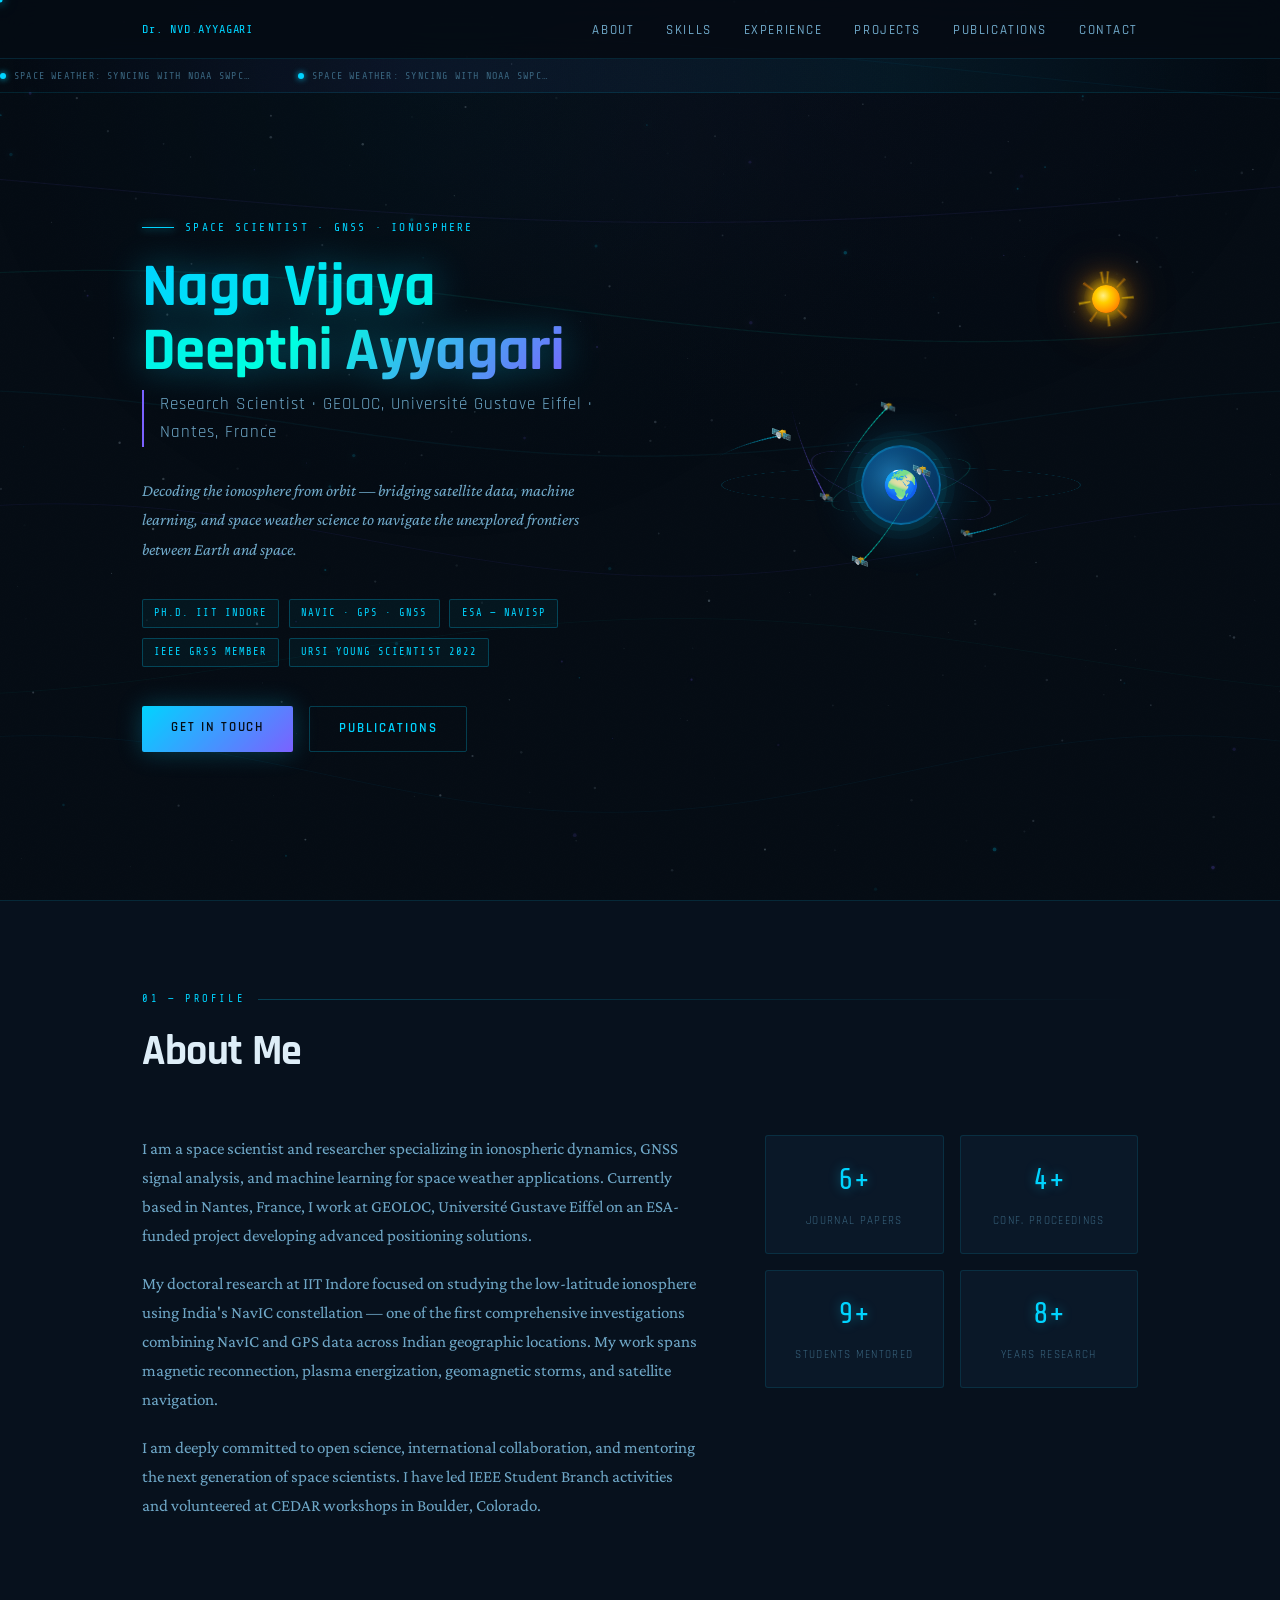
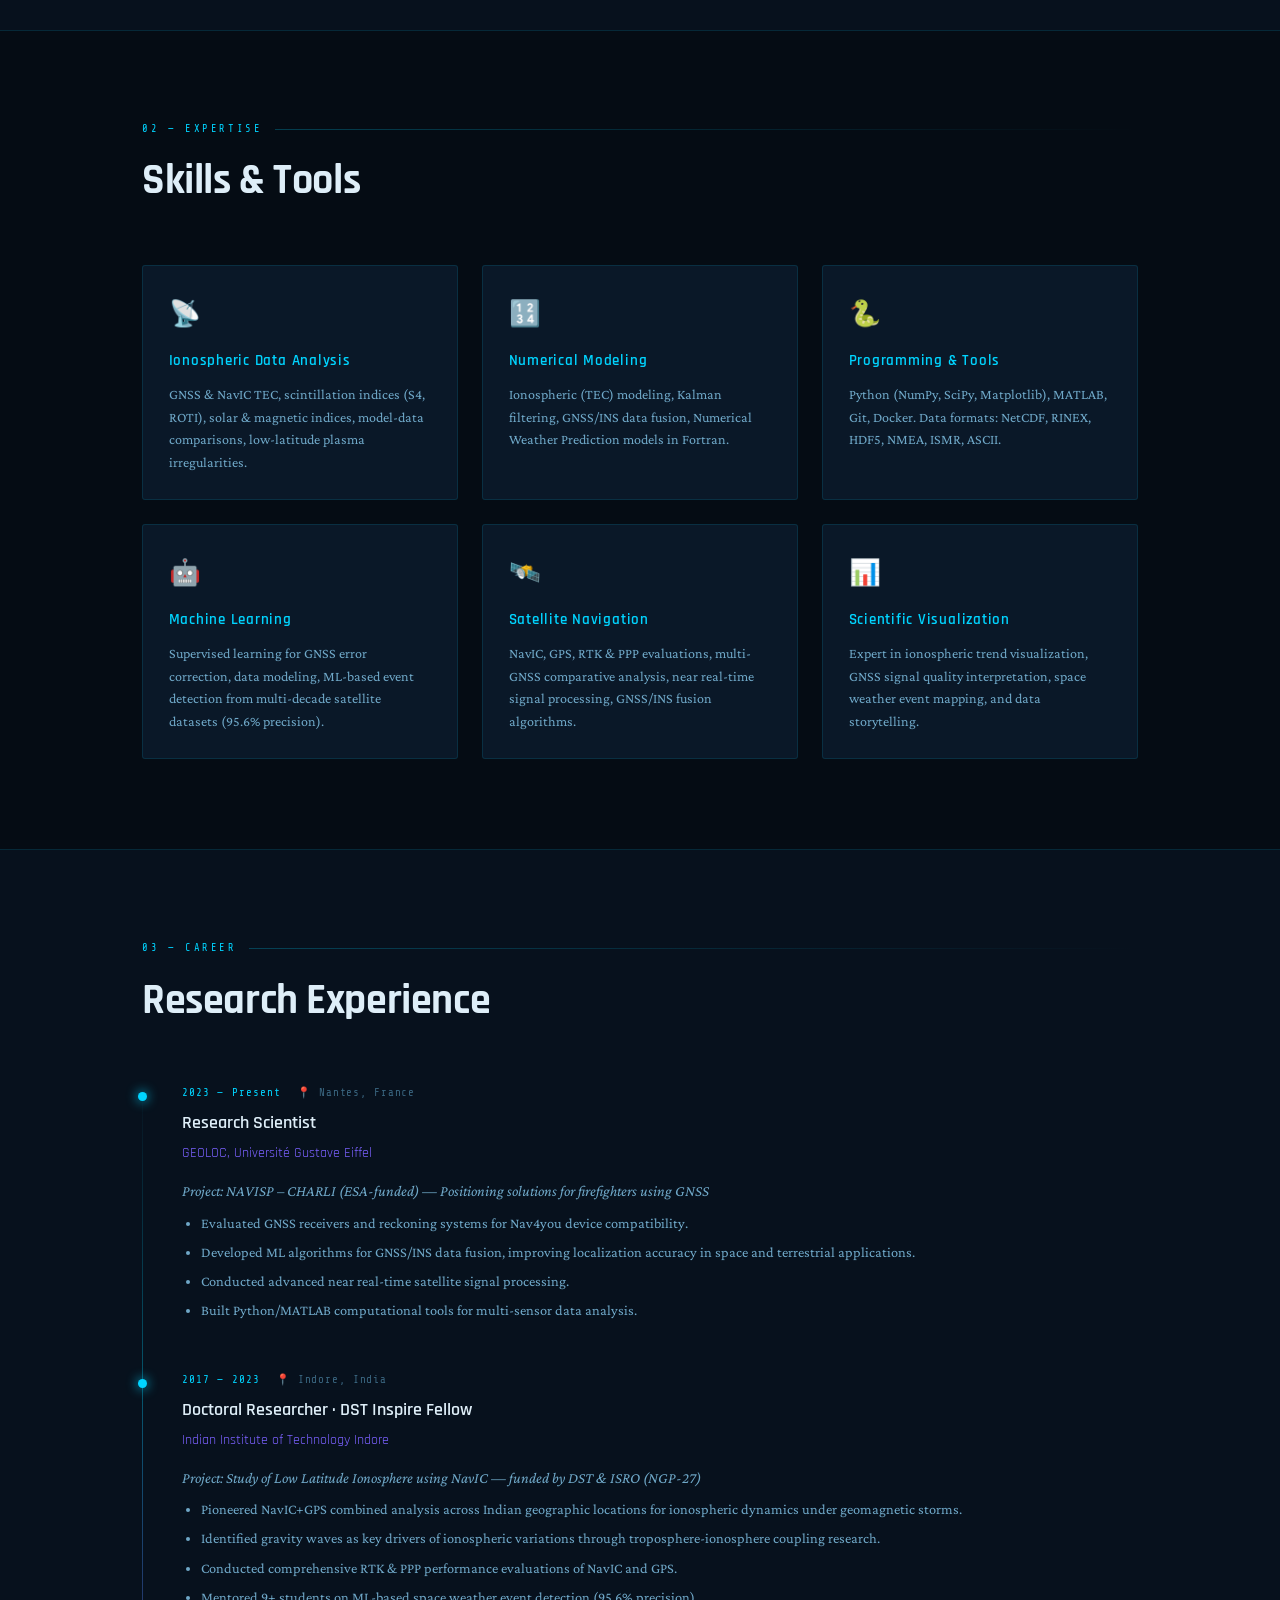
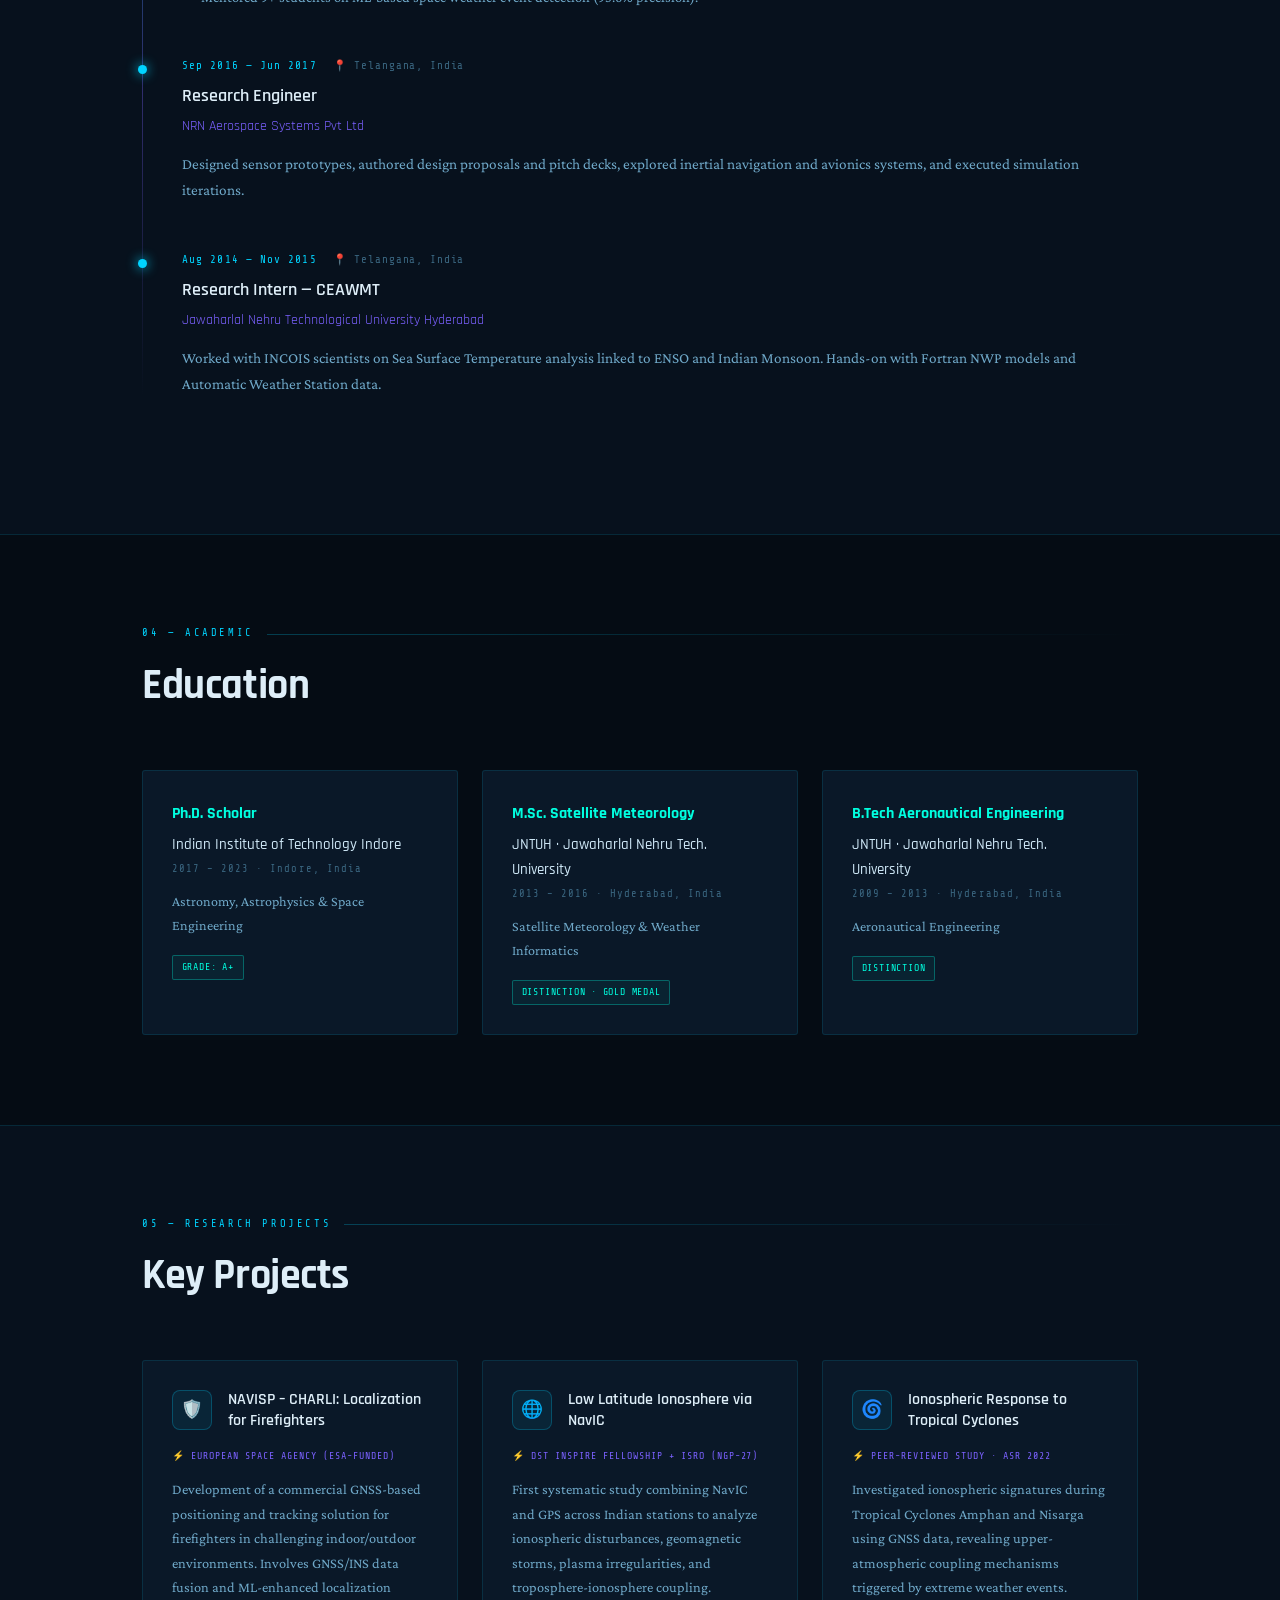
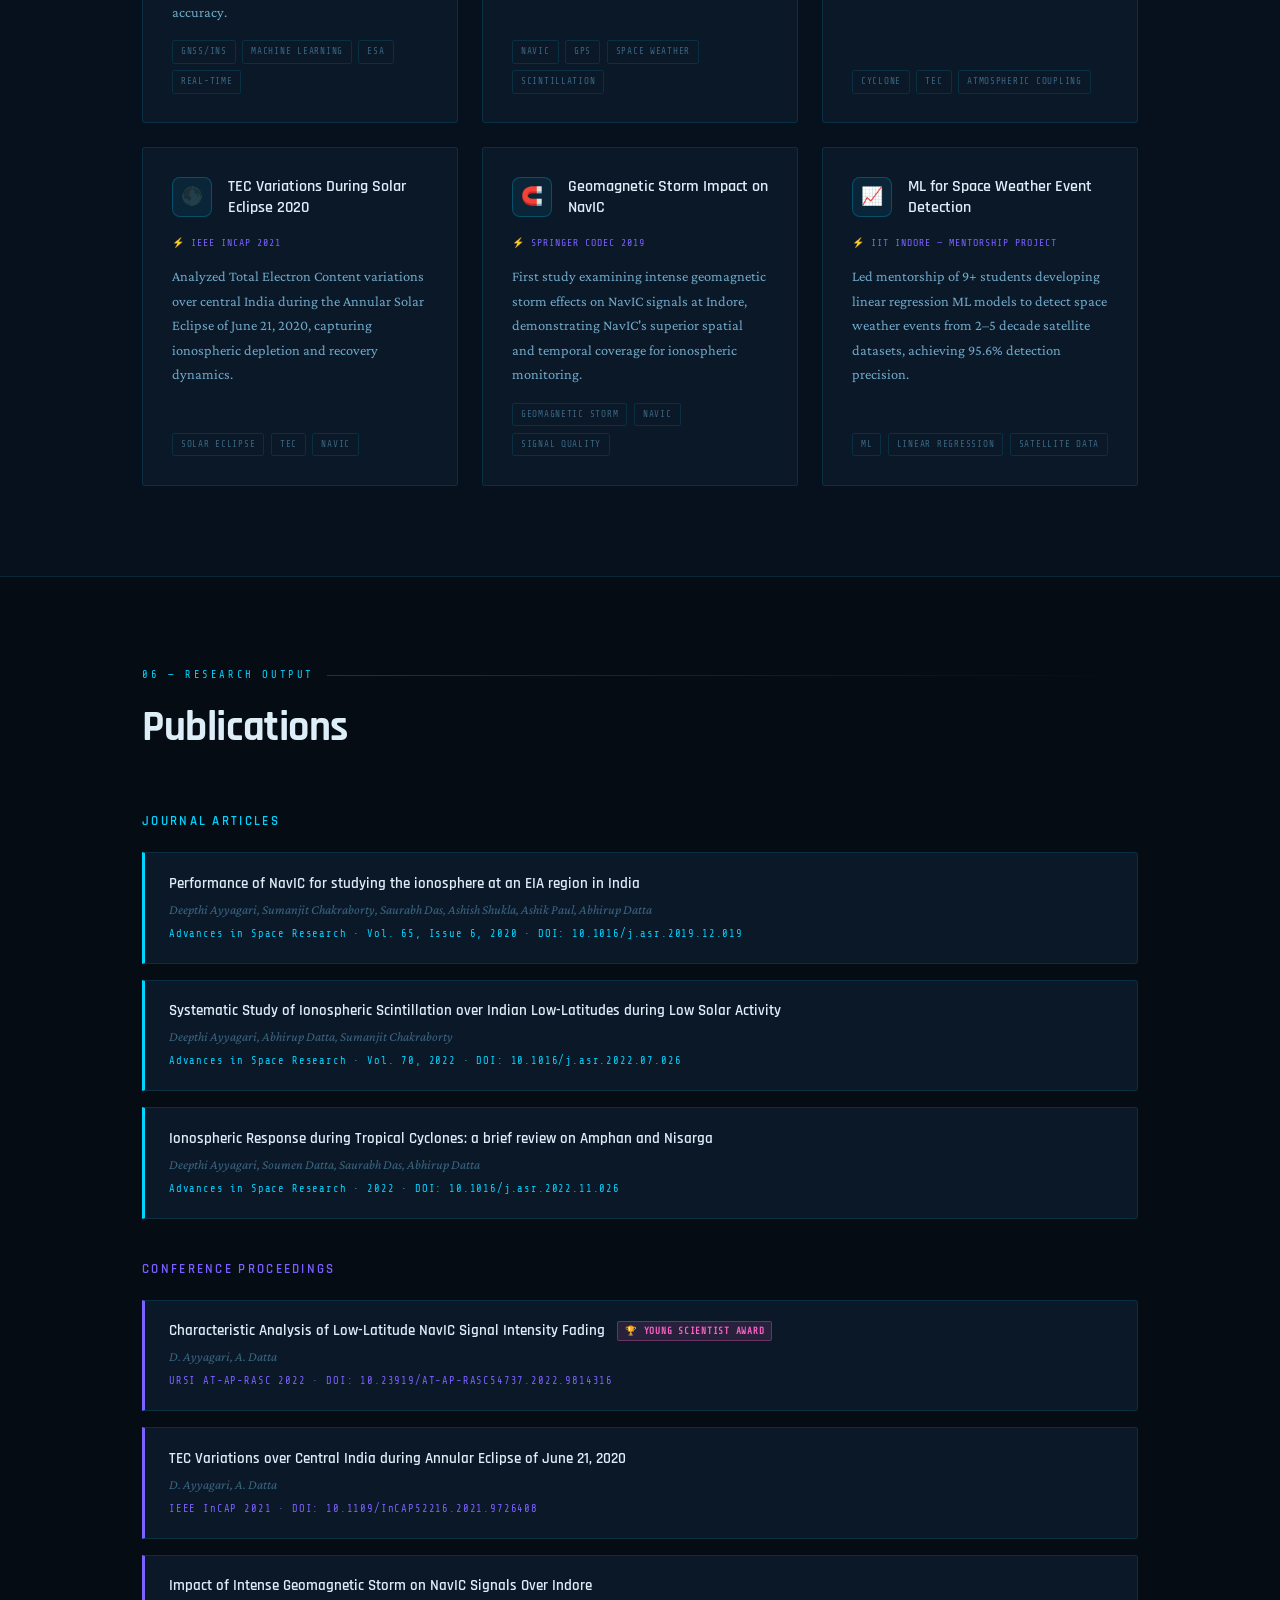
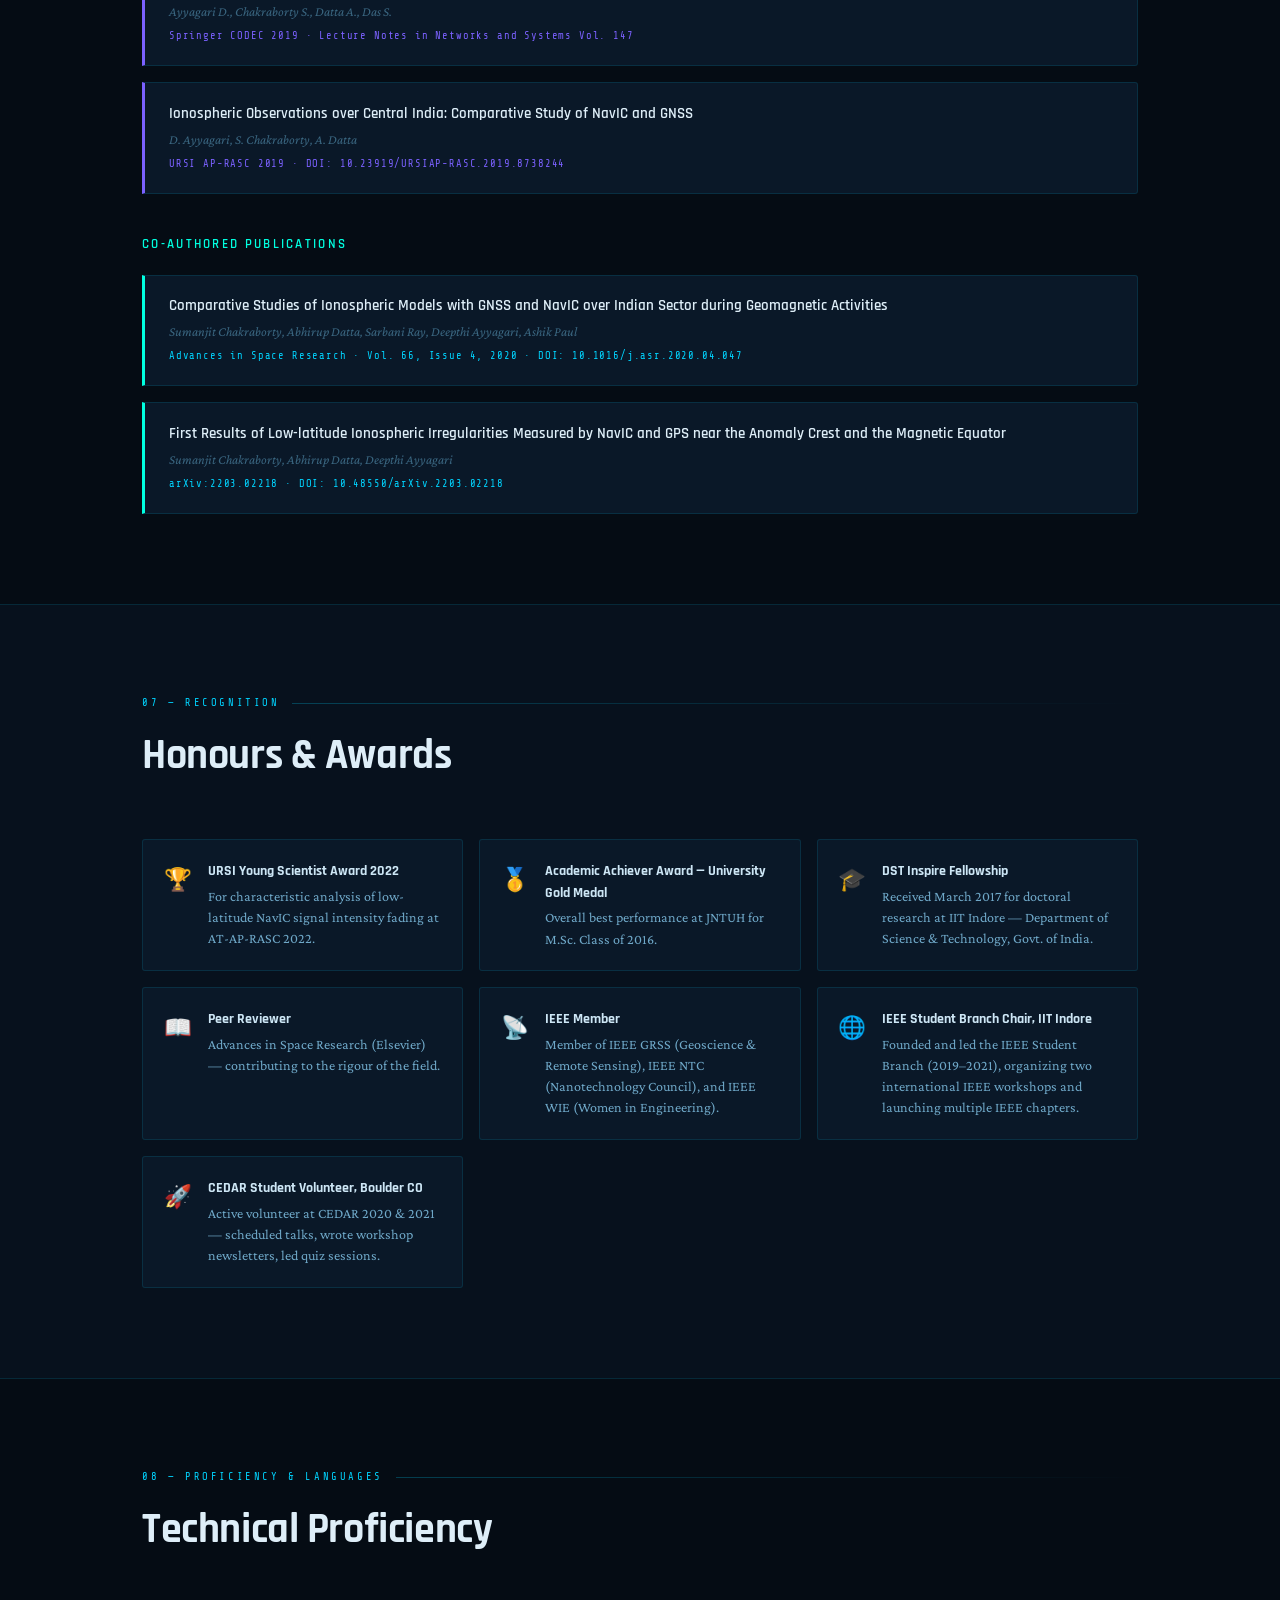
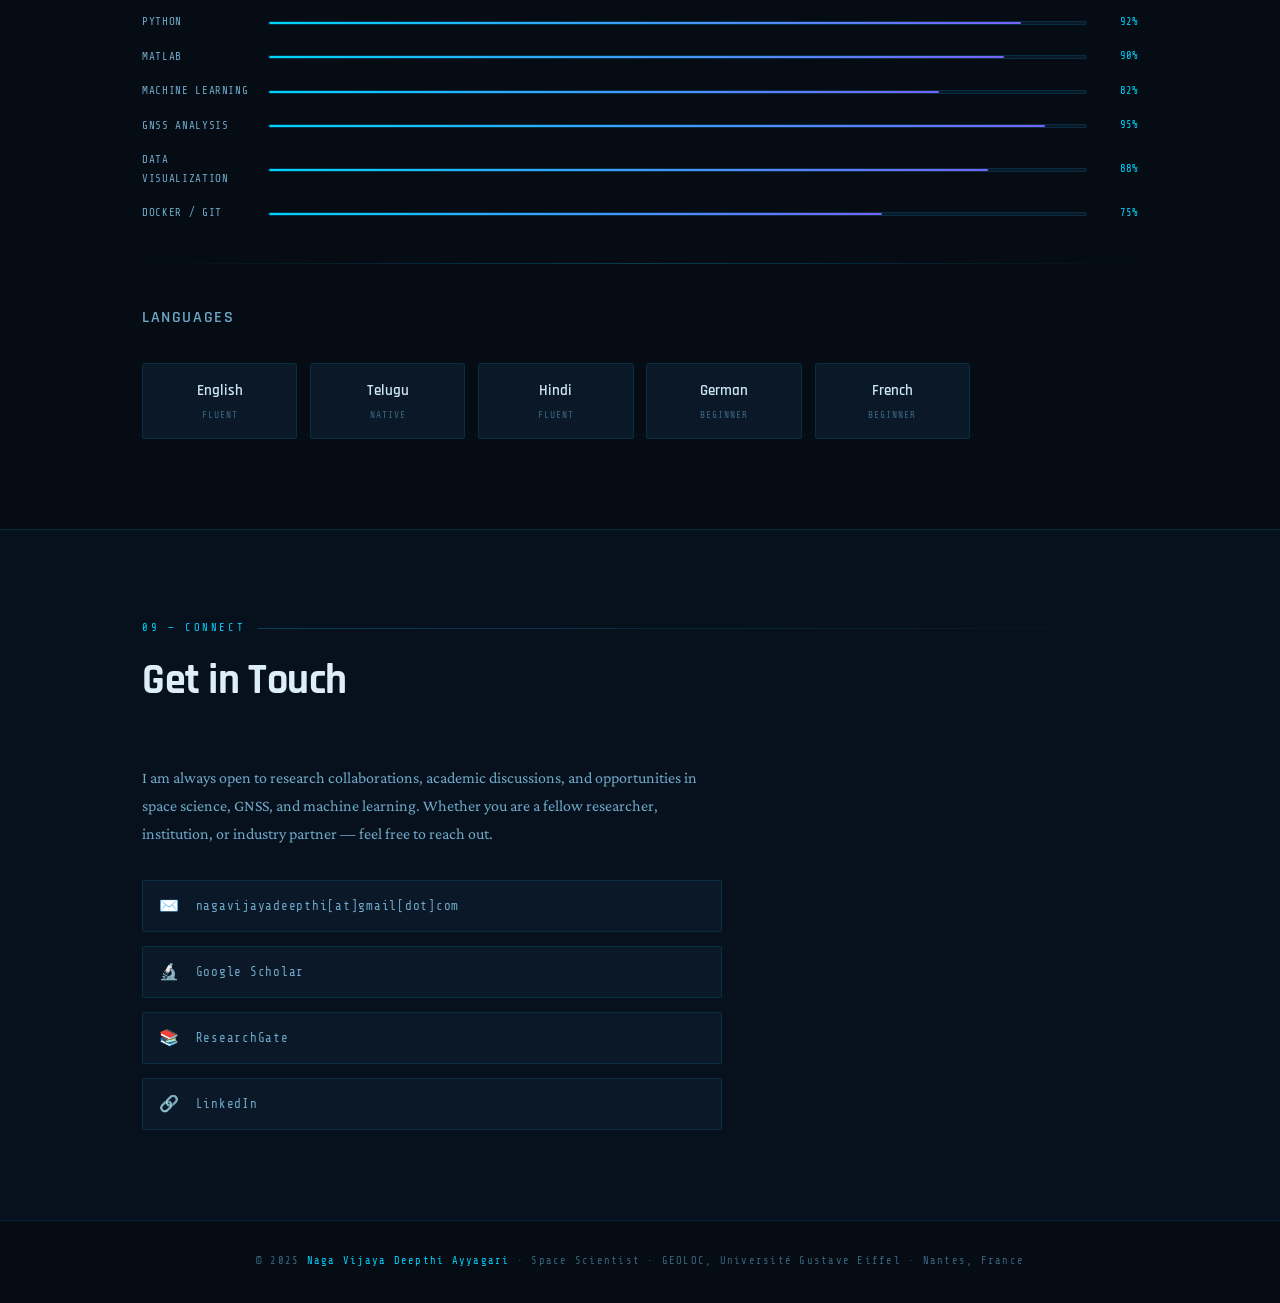
==== index.html @ c025355a "Update index.html" ====
<!DOCTYPE html>
<html lang="en">
<head>
<meta charset="UTF-8" />
<meta name="viewport" content="width=device-width, initial-scale=1.0"/>
<title>Naga Vijaya Deepthi Ayyagari — Space Scientist</title>
<link href="https://fonts.googleapis.com/css2?family=Rajdhani:wght@300;400;500;600;700&family=Share+Tech+Mono&family=Crimson+Pro:ital,wght@0,300;0,400;1,300;1,400&display=swap" rel="stylesheet"/>
<link rel="stylesheet" href="css/style.css" />
</head>
<body>

<!-- ANIMATED BACKGROUND CANVAS -->
<canvas id="ionosphere-canvas"></canvas>

<!-- CUSTOM CURSOR -->
<div id="cursor-outer"></div>
<div id="cursor-inner"></div>
<canvas id="cursor-trail" width="1" height="1"></canvas>

<!-- SPACE WEATHER LIVE TICKER — populated by js/space-weather.js from NOAA SWPC, refreshed hourly -->
<div class="sw-banner" style="position:fixed;top:58px;left:0;right:0;z-index:99;">
  <div class="sw-ticker" id="sw-ticker">
    <span class="sw-item"><span class="sw-dot cyan"></span> SPACE WEATHER: SYNCING WITH NOAA SWPC…</span>
    <span class="sw-item"><span class="sw-dot cyan"></span> SPACE WEATHER: SYNCING WITH NOAA SWPC…</span>
  </div>
</div>

<!-- NAV -->
<nav>
  <div class="container">
    <a class="nav-logo" href="#hero">Dr. NVD<span>.</span>AYYAGARI</a>
    <ul class="nav-links">
      <li><a href="#about">About</a></li>
      <li><a href="#skills">Skills</a></li>
      <li><a href="#experience">Experience</a></li>
      <li><a href="#projects">Projects</a></li>
      <li><a href="#publications">Publications</a></li>
      <li><a href="#contact">Contact</a></li>
    </ul>
  </div>
</nav>

<!-- HERO -->
<section id="hero">
  <div class="container">
    <div class="hero-grid">
      <div>
        <div class="hero-tag">Space Scientist · GNSS · Ionosphere</div>
        <h1><span class="glow-name">Naga Vijaya<br>Deepthi Ayyagari</span></h1>
        <div class="hero-title">Research Scientist · GEOLOC, Université Gustave Eiffel · Nantes, France</div>
        <p class="hero-bio">Decoding the ionosphere from orbit — bridging satellite data, machine learning, and space weather science to navigate the unexplored frontiers between Earth and space.</p>
        <div class="hero-badges">
          <span class="badge">Ph.D. IIT Indore</span>
          <span class="badge">NavIC · GPS · GNSS</span>
          <span class="badge">ESA — NAVISP</span>
          <span class="badge">IEEE GRSS Member</span>
          <span class="badge">URSI Young Scientist 2022</span>
        </div>
        <div class="cta-row">
          <a href="#contact" class="btn-primary">Get in Touch</a>
          <a href="#publications" class="btn-secondary">Publications</a>
        </div>
      </div>
      <div class="hero-visual">
        <!-- 3D tilted orbit path guides -->
        <div class="orbit-path op1"></div>
        <div class="orbit-path op2"></div>
        <div class="orbit-path op3"></div>
        <!-- Signal rings from Earth -->
        <div class="signal-ring"></div>
        <div class="signal-ring"></div>
        <div class="signal-ring"></div>
        <!-- Earth at center -->
        <div class="earth-core">🌍</div>
        <!-- Satellites drawn on canvas for true 3D elliptical orbits -->
        <canvas id="sat-canvas" width="420" height="420"></canvas>
        <!-- Solar activity dot -->
        <div class="solar-flare"></div>
      </div>
    </div>
  </div>
</section>

<!-- ABOUT -->
<section id="about">
  <div class="container">
    <div class="section-label">01 — Profile</div>
    <h2>About Me</h2>
    <div class="about-grid">
      <div class="about-text">
        <p>I am a space scientist and researcher specializing in ionospheric dynamics, GNSS signal analysis, and machine learning for space weather applications. Currently based in Nantes, France, I work at GEOLOC, Université Gustave Eiffel on an ESA-funded project developing advanced positioning solutions.</p>
        <p>My doctoral research at IIT Indore focused on studying the low-latitude ionosphere using India's NavIC constellation — one of the first comprehensive investigations combining NavIC and GPS data across Indian geographic locations. My work spans magnetic reconnection, plasma energization, geomagnetic storms, and satellite navigation.</p>
        <p>I am deeply committed to open science, international collaboration, and mentoring the next generation of space scientists. I have led IEEE Student Branch activities and volunteered at CEDAR workshops in Boulder, Colorado.</p>
      </div>
      <div class="stat-grid" id="about-stats"><!-- filled by js/render.js from js/data/about.js --></div>
    </div>
  </div>
</section>

<!-- SKILLS -->
<section id="skills">
  <div class="container">
    <div class="section-label">02 — Expertise</div>
    <h2>Skills &amp; Tools</h2>
    <div class="skills-grid" id="skills-grid"><!-- filled by js/render.js from js/data/skills.js --></div>
  </div>
</section>

<!-- EXPERIENCE -->
<section id="experience">
  <div class="container">
    <div class="section-label">03 — Career</div>
    <h2>Research Experience</h2>
    <div class="timeline" id="experience-timeline"><!-- filled by js/render.js from js/data/experience.js --></div>
  </div>
</section>

<!-- EDUCATION -->
<section id="education">
  <div class="container">
    <div class="section-label">04 — Academic</div>
    <h2>Education</h2>
    <div class="edu-grid" id="education-grid"><!-- filled by js/render.js from js/data/education.js --></div>
  </div>
</section>

<!-- PROJECTS -->
<section id="projects">
  <div class="container">
    <div class="section-label">05 — Research Projects</div>
    <h2>Key Projects</h2>
    <div class="projects-grid" id="projects-grid"><!-- filled by js/render.js from js/data/projects.js --></div>
  </div>
</section>

<!-- PUBLICATIONS -->
<section id="publications">
  <div class="container">
    <div class="section-label">06 — Research Output</div>
    <h2>Publications</h2>

    <div class="pub-group">
      <h3 class="pub-subhead pub-subhead--journal">Journal Articles</h3>
      <div class="pub-list" id="pub-journal-list"><!-- filled by js/render.js from js/data/publications.js --></div>
    </div>

    <div class="pub-group">
      <h3 class="pub-subhead pub-subhead--conference">Conference Proceedings</h3>
      <div class="pub-list" id="pub-conference-list"><!-- filled by js/render.js from js/data/publications.js --></div>
    </div>

    <div class="pub-group">
      <h3 class="pub-subhead pub-subhead--coauthored">Co-authored Publications</h3>
      <div class="pub-list" id="pub-coauthored-list"><!-- filled by js/render.js from js/data/publications.js --></div>
    </div>
  </div>
</section>

<!-- AWARDS -->
<section id="awards">
  <div class="container">
    <div class="section-label">07 — Recognition</div>
    <h2>Honours &amp; Awards</h2>
    <div class="awards-grid" id="awards-grid"><!-- filled by js/render.js from js/data/awards.js --></div>
  </div>
</section>

<!-- GALLERY — PROFICIENCY -->
<section id="gallery">
  <div class="container">
    <div class="section-label">08 — Proficiency &amp; Languages</div>
    <h2>Technical Proficiency</h2>
    <div class="prog-bars" id="prog-bars"><!-- filled by js/render.js from js/data/proficiency.js --></div>
    <div class="divider" style="margin:2.5rem 0;"></div>
    <h3 class="gallery-subhead">Languages</h3>
    <div class="langs-grid" id="langs-grid"><!-- filled by js/render.js from js/data/proficiency.js --></div>
  </div>
</section>

<!-- CONTACT -->
<section id="contact">
  <div class="container">
    <div class="section-label">09 — Connect</div>
    <h2>Get in Touch</h2>
    <div class="contact-inner">
      <div>
        <p class="contact-intro">I am always open to research collaborations, academic discussions, and opportunities in space science, GNSS, and machine learning. Whether you are a fellow researcher, institution, or industry partner — feel free to reach out.</p>
        <div class="contact-links">
          <a href="mailto:nagavijayadeepthi@gmail.com" class="contact-link">
            <span class="contact-link-icon">✉️</span> nagavijayadeepthi[at]gmail[dot]com
          </a>
          <a href="https://scholar.google.com/citations?user=rH1kSyIAAAAJ&hl=en" target="_blank" class="contact-link">
            <span class="contact-link-icon">🔬</span> Google Scholar
          </a>
          <a href="https://www.researchgate.net/profile/Deepthi-Ayyagari-2" target="_blank" class="contact-link">
            <span class="contact-link-icon">📚</span> ResearchGate
          </a>
          <a href="https://www.linkedin.com/in/deepthiayyagari/" target="_blank" class="contact-link">
            <span class="contact-link-icon">🔗</span> LinkedIn
          </a>
        </div>
      </div>

    </div>
  </div>
</section>

<!-- FOOTER -->
<footer>
  <div class="container">
    <p>© 2025 <span>Naga Vijaya Deepthi Ayyagari</span> · Space Scientist · GEOLOC, Université Gustave Eiffel · Nantes, France</p>
  </div>
</footer>

<!-- DATA (content) — edit these to update page content -->
<script src="js/data/about.js"></script>
<script src="js/data/skills.js"></script>
<script src="js/data/experience.js"></script>
<script src="js/data/education.js"></script>
<script src="js/data/projects.js"></script>
<script src="js/data/publications.js"></script>
<script src="js/data/awards.js"></script>
<script src="js/data/proficiency.js"></script>

<!-- RENDER (builds sections from the data above) -->
<script src="js/render.js"></script>

<!-- LIVE DATA (fetches from NOAA SWPC, refreshes hourly — see js/space-weather.js for why not OMNIWeb directly) -->
<script src="js/space-weather.js"></script>

<!-- VISUAL EFFECTS (independent of content) -->
<script src="js/background.js"></script>
<script src="js/satellites.js"></script>
<script src="js/cursor.js"></script>
</body>
</html>
---- css/style.css ----
:root {
  --bg:        #050c14;
  --bg2:       #07111d;
  --bg3:       #0a1828;
  --plasma:    #00d4ff;
  --plasma2:   #00ffe0;
  --aurora:    #7b61ff;
  --aurora2:   #ff61c7;
  --glow:      rgba(0,212,255,0.18);
  --glow2:     rgba(123,97,255,0.14);
  --text:      #cde6f5;
  --text2:     #6fa8c8;
  --text3:     #3a6680;
  --border:    rgba(0,212,255,0.12);
  --border2:   rgba(0,212,255,0.25);
  --mono:      'Share Tech Mono', monospace;
  --head:      'Rajdhani', sans-serif;
  --body:      'Crimson Pro', serif;
}

*, *::before, *::after { box-sizing: border-box; margin: 0; padding: 0; }

html { scroll-behavior: smooth; }

body {
  background: var(--bg);
  color: var(--text);
  font-family: var(--body);
  font-size: 17px;
  line-height: 1.7;
  overflow-x: hidden;
}

/* ─── CANVAS BG ─── */
#ionosphere-canvas {
  position: fixed;
  inset: 0;
  z-index: 0;
  opacity: 0.55;
  pointer-events: none;
}

/* ─── NOISE OVERLAY ─── */
body::before {
  content: '';
  position: fixed;
  inset: 0;
  z-index: 1;
  background-image: url("data:image/svg+xml,%3Csvg viewBox='0 0 200 200' xmlns='http://www.w3.org/2000/svg'%3E%3Cfilter id='n'%3E%3CfeTurbulence type='fractalNoise' baseFrequency='0.85' numOctaves='4' stitchTiles='stitch'/%3E%3C/filter%3E%3Crect width='100%25' height='100%25' filter='url(%23n)' opacity='0.04'/%3E%3C/svg%3E");
  background-size: 180px;
  opacity: 0.35;
  pointer-events: none;
}

/* ─── LAYOUT ─── */
.container {
  position: relative;
  z-index: 2;
  max-width: 1060px;
  margin: 0 auto;
  padding: 0 2rem;
}

/* ─── NAV ─── */
nav {
  position: fixed;
  top: 0; left: 0; right: 0;
  z-index: 100;
  background: rgba(5,12,20,0.82);
  backdrop-filter: blur(16px);
  border-bottom: 1px solid var(--border);
}
nav .container {
  display: flex;
  align-items: center;
  justify-content: space-between;
  height: 58px;
}
.nav-logo {
  font-family: var(--mono);
  font-size: 0.75rem;
  color: var(--plasma);
  letter-spacing: 0.08em;
  text-decoration: none;
}
.nav-logo span { color: var(--text3); }
.nav-links {
  display: flex;
  gap: 2rem;
  list-style: none;
}
.nav-links a {
  font-family: var(--head);
  font-size: 0.82rem;
  font-weight: 500;
  letter-spacing: 0.12em;
  text-transform: uppercase;
  color: var(--text2);
  text-decoration: none;
  transition: color 0.2s;
}
.nav-links a:hover { color: var(--plasma); }

/* ─── HERO ─── */
#hero {
  min-height: 100vh;
  display: flex;
  align-items: center;
  padding: 130px 0 60px;
  position: relative;
}
.hero-grid {
  display: grid;
  grid-template-columns: 1fr 1fr;
  gap: 3rem;
  align-items: center;
}
.hero-tag {
  font-family: var(--mono);
  font-size: 0.7rem;
  color: var(--plasma);
  letter-spacing: 0.2em;
  text-transform: uppercase;
  margin-bottom: 1.2rem;
  display: flex;
  align-items: center;
  gap: 0.7rem;
}
.hero-tag::before {
  content: '';
  display: inline-block;
  width: 32px; height: 1px;
  background: var(--plasma);
  box-shadow: 0 0 8px var(--plasma);
}
h1 {
  font-family: var(--head);
  font-weight: 700;
  font-size: clamp(2.4rem, 5vw, 3.8rem);
  line-height: 1.05;
  letter-spacing: -0.01em;
  color: #e8f6ff;
  margin-bottom: 0.4rem;
}
h1 .glow-name {
  background: linear-gradient(135deg, var(--plasma) 0%, var(--plasma2) 60%, var(--aurora) 100%);
  -webkit-background-clip: text;
  -webkit-text-fill-color: transparent;
  background-clip: text;
  filter: drop-shadow(0 0 18px rgba(0,212,255,0.4));
}
.hero-title {
  font-family: var(--head);
  font-size: 1.05rem;
  font-weight: 400;
  color: var(--text2);
  letter-spacing: 0.06em;
  margin-bottom: 1.8rem;
  border-left: 2px solid var(--aurora);
  padding-left: 1rem;
}
.hero-bio {
  font-size: 1.05rem;
  color: var(--text2);
  max-width: 480px;
  margin-bottom: 2.2rem;
  font-style: italic;
  line-height: 1.75;
}
.hero-badges {
  display: flex;
  flex-wrap: wrap;
  gap: 0.6rem;
  margin-bottom: 2.4rem;
}
.badge {
  font-family: var(--mono);
  font-size: 0.65rem;
  letter-spacing: 0.1em;
  padding: 0.3rem 0.7rem;
  border: 1px solid var(--border2);
  color: var(--plasma);
  background: rgba(0,212,255,0.05);
  border-radius: 2px;
  text-transform: uppercase;
}
.cta-row {
  display: flex;
  gap: 1rem;
  flex-wrap: wrap;
}
.btn-primary {
  font-family: var(--head);
  font-size: 0.82rem;
  font-weight: 600;
  letter-spacing: 0.15em;
  text-transform: uppercase;
  padding: 0.7rem 1.8rem;
  background: linear-gradient(135deg, var(--plasma), var(--aurora));
  color: var(--bg);
  border: none;
  cursor: pointer;
  text-decoration: none;
  border-radius: 2px;
  box-shadow: 0 0 24px rgba(0,212,255,0.25);
  transition: box-shadow 0.2s, transform 0.2s;
  display: inline-block;
}
.btn-primary:hover { box-shadow: 0 0 40px rgba(0,212,255,0.45); transform: translateY(-1px); }
.btn-secondary {
  font-family: var(--head);
  font-size: 0.82rem;
  font-weight: 600;
  letter-spacing: 0.15em;
  text-transform: uppercase;
  padding: 0.7rem 1.8rem;
  background: transparent;
  color: var(--plasma);
  border: 1px solid var(--border2);
  cursor: pointer;
  text-decoration: none;
  border-radius: 2px;
  transition: background 0.2s, border-color 0.2s;
  display: inline-block;
}
.btn-secondary:hover { background: rgba(0,212,255,0.08); border-color: var(--plasma); }

/* ─── CUSTOM CURSOR ─── */
*, *::before, *::after { cursor: none !important; }
#cursor-outer {
  position: fixed;
  width: 36px; height: 36px;
  border: 1px solid rgba(0,212,255,0.55);
  border-radius: 50%;
  pointer-events: none;
  z-index: 99999;
  transform: translate(-50%,-50%);
  transition: transform 0.08s ease, width 0.2s ease, height 0.2s ease, border-color 0.2s ease, background 0.2s ease;
  box-shadow: 0 0 14px rgba(0,212,255,0.2), inset 0 0 6px rgba(0,212,255,0.06);
}
#cursor-inner {
  position: fixed;
  width: 5px; height: 5px;
  background: var(--plasma);
  border-radius: 50%;
  pointer-events: none;
  z-index: 99999;
  transform: translate(-50%,-50%);
  box-shadow: 0 0 10px var(--plasma), 0 0 20px rgba(0,212,255,0.4);
  transition: transform 0.04s ease, width 0.15s, height 0.15s, background 0.15s;
}
#cursor-outer.hovering {
  width: 54px; height: 54px;
  border-color: rgba(0,212,255,0.9);
  background: rgba(0,212,255,0.04);
  box-shadow: 0 0 28px rgba(0,212,255,0.35), inset 0 0 14px rgba(0,212,255,0.1);
}
#cursor-outer.clicking {
  width: 22px; height: 22px;
  background: rgba(0,212,255,0.15);
  border-color: var(--plasma);
}
#cursor-trail {
  position: fixed;
  pointer-events: none;
  z-index: 99998;
  top: 0; left: 0;
}

/* ─── SPACE WEATHER BANNER ─── */
.sw-banner {
  position: relative;
  z-index: 2;
  background: linear-gradient(90deg, rgba(5,12,20,0) 0%, rgba(123,97,255,0.06) 30%, rgba(0,212,255,0.06) 70%, rgba(5,12,20,0) 100%);
  border-top: 1px solid rgba(123,97,255,0.18);
  border-bottom: 1px solid rgba(0,212,255,0.12);
  padding: 0.5rem 0;
  overflow: hidden;
}
.sw-ticker {
  display: flex;
  gap: 3rem;
  animation: ticker 28s linear infinite;
  white-space: nowrap;
  width: max-content;
}
.sw-item {
  font-family: var(--mono);
  font-size: 0.63rem;
  letter-spacing: 0.12em;
  color: var(--text3);
  display: flex;
  align-items: center;
  gap: 0.5rem;
}
.sw-item .sw-dot {
  width: 6px; height: 6px;
  border-radius: 50%;
  display: inline-block;
  animation: blink 2s ease-in-out infinite;
}
.sw-dot.green  { background: #00ff88; box-shadow: 0 0 6px #00ff88; }
.sw-dot.yellow { background: #ffc107; box-shadow: 0 0 6px #ffc107; animation-delay: 0.7s; }
.sw-dot.red    { background: #ff4560; box-shadow: 0 0 6px #ff4560; animation-delay: 1.4s; }
.sw-dot.cyan   { background: var(--plasma); box-shadow: 0 0 6px var(--plasma); animation-delay: 0.3s; }
@keyframes ticker { from { transform: translateX(0); } to { transform: translateX(-50%); } }
@keyframes blink { 0%,100%{opacity:1;} 50%{opacity:0.3;} }

/* ─── HERO VISUAL ─── */
.hero-visual {
  display: flex;
  align-items: center;
  justify-content: center;
  position: relative;
  height: 420px;
}

/* Earth at center */
.earth-core {
  position: absolute;
  width: 80px; height: 80px;
  border-radius: 50%;
  background: radial-gradient(circle at 38% 38%,
    #1a6fa8 0%, #0e4d7a 35%, #083358 65%, #041e38 100%);
  border: 2px solid rgba(0,180,255,0.35);
  box-shadow:
    0 0 0 6px rgba(0,212,255,0.06),
    0 0 0 14px rgba(0,212,255,0.03),
    0 0 50px rgba(0,180,255,0.3),
    inset 0 0 20px rgba(0,100,200,0.3);
  z-index: 5;
  animation: earthPulse 4s ease-in-out infinite;
  display: flex;
  align-items: center;
  justify-content: center;
  font-size: 1.8rem;
  overflow: hidden;
  position: relative;
}
/* Atmosphere halo */
.earth-core::after {
  content: '';
  position: absolute;
  inset: -8px;
  border-radius: 50%;
  background: radial-gradient(circle, transparent 55%, rgba(0,212,255,0.12) 75%, rgba(0,212,255,0.04) 90%, transparent 100%);
  animation: atmosPulse 3s ease-in-out infinite;
}
@keyframes earthPulse {
  0%,100% { box-shadow: 0 0 0 6px rgba(0,212,255,0.06), 0 0 0 14px rgba(0,212,255,0.03), 0 0 50px rgba(0,180,255,0.3), inset 0 0 20px rgba(0,100,200,0.3); }
  50%      { box-shadow: 0 0 0 8px rgba(0,212,255,0.1),  0 0 0 18px rgba(0,212,255,0.05), 0 0 80px rgba(0,180,255,0.5), inset 0 0 30px rgba(0,150,255,0.4); }
}
@keyframes atmosPulse {
  0%,100% { opacity:0.6; transform:scale(1); }
  50%     { opacity:1;   transform:scale(1.05); }
}

/* Orbit paths — 3D tilted ellipses (visual guides only) */
.orbit-path {
  position: absolute;
  border-radius: 50%;
  pointer-events: none;
}
.orbit-path.op1 { width: 360px; height: 140px; border: 1px solid rgba(0,212,255,0.18); transform: rotateX(75deg) rotateZ(0deg); }
.orbit-path.op2 { width: 300px; height: 115px; border: 1px solid rgba(123,97,255,0.22); transform: rotateX(75deg) rotateZ(60deg); }
.orbit-path.op3 { width: 230px; height: 90px;  border: 1px solid rgba(0,255,224,0.18); transform: rotateX(75deg) rotateZ(120deg); }

/* Satellite canvas overlay */
#sat-canvas {
  position: absolute;
  inset: 0;
  pointer-events: none;
  z-index: 6;
}

/* ─── SUN with eruptions ─── */
.solar-flare {
  position: absolute;
  top: 10px; right: 18px;
  width: 28px; height: 28px;
  border-radius: 50%;
  background: radial-gradient(circle at 40% 38%, #fff7a0 0%, #ffd000 30%, #ff8800 65%, #ff4400 100%);
  box-shadow: 0 0 18px #ffcc00, 0 0 36px #ff8800, 0 0 60px rgba(255,120,0,0.45);
  animation: sunPulse 3s ease-in-out infinite;
  z-index: 8;
}
/* Corona halo */
.solar-flare::before {
  content: '';
  position: absolute;
  inset: -8px;
  border-radius: 50%;
  background: radial-gradient(circle, rgba(255,200,0,0.18) 40%, transparent 80%);
  animation: coronaPulse 3s ease-in-out infinite;
}
/* Eruption spikes — CSS clip-based rays */
.solar-flare::after {
  content: '';
  position: absolute;
  inset: -14px;
  border-radius: 50%;
  background:
    conic-gradient(
      transparent 0deg,   rgba(255,180,0,0.55) 4deg,  transparent 8deg,
      transparent 38deg,  rgba(255,160,0,0.45) 43deg, transparent 48deg,
      transparent 82deg,  rgba(255,200,0,0.6)  86deg, transparent 91deg,
      transparent 128deg, rgba(255,140,0,0.5) 133deg, transparent 138deg,
      transparent 168deg, rgba(255,180,0,0.55) 173deg,transparent 178deg,
      transparent 210deg, rgba(255,160,0,0.45) 215deg,transparent 220deg,
      transparent 255deg, rgba(255,200,0,0.6) 260deg, transparent 265deg,
      transparent 300deg, rgba(255,140,0,0.5) 305deg, transparent 310deg,
      transparent 345deg, rgba(255,180,0,0.55) 350deg,transparent 355deg
    );
  animation: eruptionSpin 8s linear infinite;
  mask-image: radial-gradient(circle, transparent 38%, black 42%, black 70%, transparent 100%);
  -webkit-mask-image: radial-gradient(circle, transparent 38%, black 42%, black 70%, transparent 100%);
}
@keyframes sunPulse {
  0%,100% { box-shadow: 0 0 18px #ffcc00, 0 0 36px #ff8800, 0 0 60px rgba(255,120,0,0.45); transform: scale(1); }
  50%      { box-shadow: 0 0 28px #ffe000, 0 0 55px #ff9900, 0 0 90px rgba(255,140,0,0.6);  transform: scale(1.08); }
}
@keyframes coronaPulse {
  0%,100% { transform: scale(1);    opacity: 0.7; }
  50%      { transform: scale(1.15); opacity: 1; }
}
@keyframes eruptionSpin {
  from { transform: rotate(0deg); }
  to   { transform: rotate(360deg); }
}

/* Signal rings emanating from Earth */
.signal-ring {
  position: absolute;
  border-radius: 50%;
  border: 1px solid rgba(0,212,255,0.3);
  animation: signalExpand 3s ease-out infinite;
}
.signal-ring:nth-child(1) { width: 90px; height: 90px; animation-delay: 0s; }
.signal-ring:nth-child(2) { width: 90px; height: 90px; animation-delay: 1s; }
.signal-ring:nth-child(3) { width: 90px; height: 90px; animation-delay: 2s; }

@keyframes signalExpand {
  0%   { transform: scale(1); opacity: 0.6; }
  100% { transform: scale(4.5); opacity: 0; }
}

@keyframes pulse {
  0%, 100% { box-shadow: 0 0 40px rgba(0,212,255,0.25), inset 0 0 20px rgba(0,212,255,0.1); }
  50% { box-shadow: 0 0 70px rgba(0,212,255,0.45), inset 0 0 30px rgba(0,212,255,0.2); }
}

/* ─── SECTION SHARED ─── */
section { padding: 90px 0; position: relative; z-index: 2; }
.section-label {
  font-family: var(--mono);
  font-size: 0.65rem;
  letter-spacing: 0.25em;
  text-transform: uppercase;
  color: var(--plasma);
  margin-bottom: 0.5rem;
  display: flex;
  align-items: center;
  gap: 0.8rem;
}
.section-label::after {
  content: '';
  flex: 1;
  height: 1px;
  background: linear-gradient(90deg, var(--border2), transparent);
}
h2 {
  font-family: var(--head);
  font-size: clamp(1.8rem, 3.5vw, 2.6rem);
  font-weight: 700;
  letter-spacing: -0.01em;
  color: #deeef8;
  margin-bottom: 3rem;
}
h3 {
  font-family: var(--head);
  font-weight: 600;
  color: #cde6f5;
}

/* ─── ABOUT ─── */
#about { background: var(--bg2); border-top: 1px solid var(--border); border-bottom: 1px solid var(--border); }
.about-grid {
  display: grid;
  grid-template-columns: 1.2fr 0.8fr;
  gap: 4rem;
  align-items: start;
}
.about-text p { color: var(--text2); margin-bottom: 1.2rem; }
.stat-grid {
  display: grid;
  grid-template-columns: 1fr 1fr;
  gap: 1rem;
}
.stat-card {
  background: var(--bg3);
  border: 1px solid var(--border);
  padding: 1.2rem;
  border-radius: 3px;
  text-align: center;
  transition: border-color 0.2s, box-shadow 0.2s;
}
.stat-card:hover { border-color: var(--border2); box-shadow: 0 0 20px var(--glow); }
.stat-num {
  font-family: var(--mono);
  font-size: 1.8rem;
  color: var(--plasma);
  display: block;
  text-shadow: 0 0 12px rgba(0,212,255,0.4);
}
.stat-label {
  font-family: var(--head);
  font-size: 0.7rem;
  letter-spacing: 0.12em;
  text-transform: uppercase;
  color: var(--text3);
}

/* ─── SKILLS ─── */
#skills { background: var(--bg); }
.skills-grid {
  display: grid;
  grid-template-columns: repeat(auto-fill, minmax(300px, 1fr));
  gap: 1.5rem;
}
.skill-card {
  background: var(--bg3);
  border: 1px solid var(--border);
  padding: 1.6rem;
  border-radius: 3px;
  transition: border-color 0.25s, box-shadow 0.25s, transform 0.25s;
  position: relative;
  overflow: hidden;
}
.skill-card::before {
  content: '';
  position: absolute;
  top: 0; left: 0; right: 0;
  height: 2px;
  background: linear-gradient(90deg, var(--plasma), var(--aurora));
  opacity: 0;
  transition: opacity 0.25s;
}
.skill-card:hover { border-color: rgba(0,212,255,0.35); box-shadow: 0 0 30px var(--glow); transform: translateY(-3px); }
.skill-card:hover::before { opacity: 1; }
.skill-icon { font-size: 1.6rem; margin-bottom: 0.8rem; display: block; }
.skill-card h3 { font-size: 0.95rem; letter-spacing: 0.05em; margin-bottom: 0.6rem; color: var(--plasma); }
.skill-card p { font-size: 0.88rem; color: var(--text2); line-height: 1.6; }

/* ─── EXPERIENCE ─── */
#experience { background: var(--bg2); border-top: 1px solid var(--border); border-bottom: 1px solid var(--border); }
.timeline { position: relative; }
.timeline::before {
  content: '';
  position: absolute;
  left: 0; top: 0; bottom: 0;
  width: 1px;
  background: linear-gradient(180deg, transparent, var(--plasma), var(--aurora), transparent);
  opacity: 0.35;
}
.tl-item {
  padding-left: 2.5rem;
  margin-bottom: 3rem;
  position: relative;
}
.tl-item::before {
  content: '';
  position: absolute;
  left: -4px; top: 8px;
  width: 9px; height: 9px;
  border-radius: 50%;
  background: var(--plasma);
  box-shadow: 0 0 12px var(--plasma);
}
.tl-meta {
  display: flex;
  align-items: center;
  gap: 1rem;
  margin-bottom: 0.4rem;
  flex-wrap: wrap;
}
.tl-period {
  font-family: var(--mono);
  font-size: 0.68rem;
  color: var(--plasma);
  letter-spacing: 0.1em;
}
.tl-location {
  font-family: var(--mono);
  font-size: 0.68rem;
  color: var(--text3);
  letter-spacing: 0.08em;
}
.tl-role {
  font-family: var(--head);
  font-size: 1.1rem;
  font-weight: 600;
  color: #deeef8;
  margin-bottom: 0.2rem;
}
.tl-org {
  font-family: var(--head);
  font-size: 0.85rem;
  font-weight: 400;
  color: var(--aurora);
  margin-bottom: 0.8rem;
}
.tl-desc {
  color: var(--text2);
  font-size: 0.95rem;
}
.tl-desc ul { padding-left: 1.2rem; margin-top: 0.4rem; }
.tl-desc li { margin-bottom: 0.3rem; font-size: 0.9rem; color: var(--text2); }

/* ─── EDUCATION ─── */
#education { background: var(--bg); }
.edu-grid {
  display: grid;
  grid-template-columns: repeat(auto-fill, minmax(280px, 1fr));
  gap: 1.5rem;
}
.edu-card {
  background: var(--bg3);
  border: 1px solid var(--border);
  padding: 1.8rem;
  border-radius: 3px;
  position: relative;
  overflow: hidden;
  transition: border-color 0.25s, box-shadow 0.25s;
}
.edu-card::after {
  content: '';
  position: absolute;
  bottom: 0; left: 0; right: 0;
  height: 1px;
  background: linear-gradient(90deg, var(--plasma), var(--aurora));
  transform: scaleX(0);
  transition: transform 0.3s;
  transform-origin: left;
}
.edu-card:hover { border-color: var(--border2); box-shadow: 0 0 25px var(--glow); }
.edu-card:hover::after { transform: scaleX(1); }
.edu-degree {
  font-family: var(--head);
  font-size: 1rem;
  font-weight: 700;
  color: var(--plasma2);
  margin-bottom: 0.3rem;
}
.edu-inst {
  font-family: var(--head);
  font-size: 0.92rem;
  font-weight: 500;
  color: #cde6f5;
  margin-bottom: 0.3rem;
}
.edu-meta {
  font-family: var(--mono);
  font-size: 0.65rem;
  color: var(--text3);
  letter-spacing: 0.1em;
  margin-bottom: 0.7rem;
}
.edu-desc {
  font-size: 0.88rem;
  color: var(--text2);
  margin-bottom: 0.8rem;
}
.grade-badge {
  display: inline-block;
  font-family: var(--mono);
  font-size: 0.62rem;
  padding: 0.2rem 0.55rem;
  border: 1px solid rgba(0,255,224,0.3);
  color: var(--plasma2);
  background: rgba(0,255,224,0.05);
  border-radius: 2px;
  letter-spacing: 0.08em;
  text-transform: uppercase;
}

/* ─── PROJECTS ─── */
#projects { background: var(--bg2); border-top: 1px solid var(--border); border-bottom: 1px solid var(--border); }
.projects-grid {
  display: grid;
  grid-template-columns: repeat(auto-fill, minmax(310px, 1fr));
  gap: 1.5rem;
}
.project-card {
  background: var(--bg3);
  border: 1px solid var(--border);
  padding: 1.8rem;
  border-radius: 3px;
  transition: border-color 0.25s, box-shadow 0.25s, transform 0.25s;
  display: flex;
  flex-direction: column;
}
.project-card:hover { border-color: rgba(123,97,255,0.4); box-shadow: 0 0 30px var(--glow2); transform: translateY(-4px); }
.proj-header {
  display: flex;
  align-items: flex-start;
  gap: 1rem;
  margin-bottom: 1rem;
}
.proj-icon {
  width: 40px; height: 40px;
  border-radius: 8px;
  background: rgba(0,212,255,0.07);
  border: 1px solid var(--border2);
  display: flex;
  align-items: center;
  justify-content: center;
  font-size: 1.1rem;
  flex-shrink: 0;
}
.project-card h3 { font-size: 1rem; line-height: 1.3; color: #deeef8; }
.proj-funder {
  font-family: var(--mono);
  font-size: 0.62rem;
  color: var(--aurora);
  letter-spacing: 0.1em;
  margin-bottom: 0.8rem;
  text-transform: uppercase;
}
.project-card p { font-size: 0.9rem; color: var(--text2); flex: 1; }
.proj-tags {
  display: flex;
  flex-wrap: wrap;
  gap: 0.4rem;
  margin-top: 1rem;
}
.proj-tag {
  font-family: var(--mono);
  font-size: 0.58rem;
  padding: 0.18rem 0.5rem;
  border: 1px solid var(--border);
  color: var(--text3);
  border-radius: 2px;
  letter-spacing: 0.08em;
  text-transform: uppercase;
}

/* ─── PUBLICATIONS ─── */
#publications { background: var(--bg); }
.pub-list { display: flex; flex-direction: column; gap: 1rem; }
.pub-subhead {
  font-size: 0.8rem;
  letter-spacing: 0.18em;
  text-transform: uppercase;
  margin-bottom: 1.2rem;
}
.pub-subhead--journal     { color: var(--plasma); }
.pub-subhead--conference  { color: var(--aurora); }
.pub-subhead--coauthored  { color: var(--plasma2); }
.pub-group { margin-bottom: 2.5rem; }
.pub-group:last-child { margin-bottom: 0; }
.pub-item {
  background: var(--bg3);
  border: 1px solid var(--border);
  border-left: 3px solid var(--plasma);
  padding: 1.2rem 1.5rem;
  border-radius: 0 3px 3px 0;
  transition: box-shadow 0.2s;
}
.pub-item:hover { box-shadow: -3px 0 20px rgba(0,212,255,0.2), 0 0 20px var(--glow); }
.pub-title {
  font-family: var(--head);
  font-size: 0.95rem;
  font-weight: 600;
  color: #deeef8;
  margin-bottom: 0.3rem;
  line-height: 1.4;
}
.pub-authors {
  font-size: 0.83rem;
  color: var(--text3);
  margin-bottom: 0.3rem;
  font-style: italic;
}
.pub-journal {
  font-family: var(--mono);
  font-size: 0.65rem;
  color: var(--plasma);
  letter-spacing: 0.08em;
}
.pub-badge {
  display: inline-block;
  font-family: var(--mono);
  font-size: 0.58rem;
  padding: 0.15rem 0.45rem;
  background: rgba(255,97,199,0.12);
  border: 1px solid rgba(255,97,199,0.3);
  color: var(--aurora2);
  border-radius: 2px;
  margin-left: 0.5rem;
  text-transform: uppercase;
  letter-spacing: 0.08em;
  vertical-align: middle;
}
.conf-pub-item {
  border-left-color: var(--aurora);
}
.conf-pub-item .pub-journal { color: var(--aurora); }
.coauthored-pub-item {
  border-left-color: var(--plasma2);
}

/* ─── AWARDS ─── */
#awards { background: var(--bg2); border-top: 1px solid var(--border); border-bottom: 1px solid var(--border); }
.awards-grid {
  display: grid;
  grid-template-columns: repeat(auto-fill, minmax(260px, 1fr));
  gap: 1rem;
}
.award-item {
  background: var(--bg3);
  border: 1px solid var(--border);
  padding: 1.3rem;
  border-radius: 3px;
  display: flex;
  gap: 1rem;
  align-items: flex-start;
  transition: border-color 0.2s, box-shadow 0.2s;
}
.award-item:hover { border-color: rgba(255,193,7,0.3); box-shadow: 0 0 20px rgba(255,193,7,0.08); }
.award-icon { font-size: 1.4rem; flex-shrink: 0; }
.award-text { font-size: 0.88rem; color: var(--text2); line-height: 1.5; }
.award-text strong { color: var(--text); font-family: var(--head); font-size: 0.9rem; display: block; margin-bottom: 0.2rem; }

/* ─── GALLERY (Skills visual) ─── */
#gallery { background: var(--bg); }
.radar-wrap {
  display: flex;
  justify-content: center;
  margin-bottom: 3rem;
}
.prog-bars { display: flex; flex-direction: column; gap: 1rem; }
.prog-item { display: flex; align-items: center; gap: 1rem; }
.prog-label {
  font-family: var(--mono);
  font-size: 0.68rem;
  color: var(--text2);
  width: 110px;
  flex-shrink: 0;
  letter-spacing: 0.06em;
  text-transform: uppercase;
}
.prog-track {
  flex: 1;
  height: 4px;
  background: var(--bg3);
  border-radius: 2px;
  overflow: hidden;
  border: 1px solid var(--border);
}
.prog-fill {
  height: 100%;
  border-radius: 2px;
  background: linear-gradient(90deg, var(--plasma), var(--aurora));
  box-shadow: 0 0 8px rgba(0,212,255,0.4);
  animation: fillBar 1.5s ease-out forwards;
  transform-origin: left;
}
@keyframes fillBar { from { width: 0; } }
.prog-pct {
  font-family: var(--mono);
  font-size: 0.65rem;
  color: var(--plasma);
  width: 35px;
  text-align: right;
}
.gallery-subhead {
  font-family: var(--head);
  font-size: 1rem;
  letter-spacing: 0.1em;
  color: var(--text2);
  text-transform: uppercase;
  margin-bottom: 1.2rem;
}
.langs-grid {
  display: grid;
  grid-template-columns: repeat(auto-fill, minmax(150px, 1fr));
  gap: 0.8rem;
  margin-top: 2rem;
}
.lang-card {
  background: var(--bg3);
  border: 1px solid var(--border);
  padding: 0.9rem 1rem;
  border-radius: 3px;
  text-align: center;
}
.lang-name { font-family: var(--head); font-size: 0.95rem; font-weight: 600; color: var(--text); margin-bottom: 0.2rem; }
.lang-level { font-family: var(--mono); font-size: 0.6rem; color: var(--text3); letter-spacing: 0.1em; text-transform: uppercase; }

/* ─── CONTACT ─── */
#contact { background: var(--bg2); border-top: 1px solid var(--border); }
.contact-inner {
  display: grid;
  grid-template-columns: 1fr;
  max-width: 580px;
  gap: 4rem;
  align-items: start;
}
.contact-intro { font-size: 1rem; color: var(--text2); line-height: 1.75; }
.contact-links { margin-top: 2rem; display: flex; flex-direction: column; gap: 0.9rem; }
.contact-link {
  display: flex;
  align-items: center;
  gap: 1rem;
  font-family: var(--mono);
  font-size: 0.78rem;
  color: var(--text2);
  text-decoration: none;
  transition: color 0.2s;
  letter-spacing: 0.06em;
  padding: 0.7rem 1rem;
  border: 1px solid var(--border);
  background: var(--bg3);
  border-radius: 2px;
  transition: border-color 0.2s, box-shadow 0.2s, color 0.2s;
}
.contact-link:hover { color: var(--plasma); border-color: var(--border2); box-shadow: 0 0 16px var(--glow); }
.contact-link-icon { font-size: 1rem; }
.refs-list { display: flex; flex-direction: column; gap: 1rem; }
.ref-card {
  background: var(--bg3);
  border: 1px solid var(--border);
  padding: 1.2rem;
  border-radius: 3px;
}
.ref-name { font-family: var(--head); font-size: 0.95rem; font-weight: 600; color: var(--plasma2); margin-bottom: 0.2rem; }
.ref-role { font-size: 0.82rem; color: var(--text2); margin-bottom: 0.2rem; font-style: italic; }
.ref-email { font-family: var(--mono); font-size: 0.68rem; color: var(--text3); }

/* ─── FOOTER ─── */
footer {
  background: var(--bg);
  border-top: 1px solid var(--border);
  padding: 2rem 0;
  position: relative;
  z-index: 2;
  text-align: center;
}
footer p {
  font-family: var(--mono);
  font-size: 0.65rem;
  color: var(--text3);
  letter-spacing: 0.12em;
}
footer span { color: var(--plasma); }

/* ─── UTILITY ─── */
.divider { width: 100%; height: 1px; background: linear-gradient(90deg, transparent, var(--border2), transparent); margin: 2rem 0; }
.tag-aurora { color: var(--aurora); }

/* ─── RESPONSIVE ─── */
@media (max-width: 768px) {
  .hero-grid, .about-grid, .contact-inner { grid-template-columns: 1fr; }
  .hero-visual { display: none; }
  .nav-links { display: none; }
}
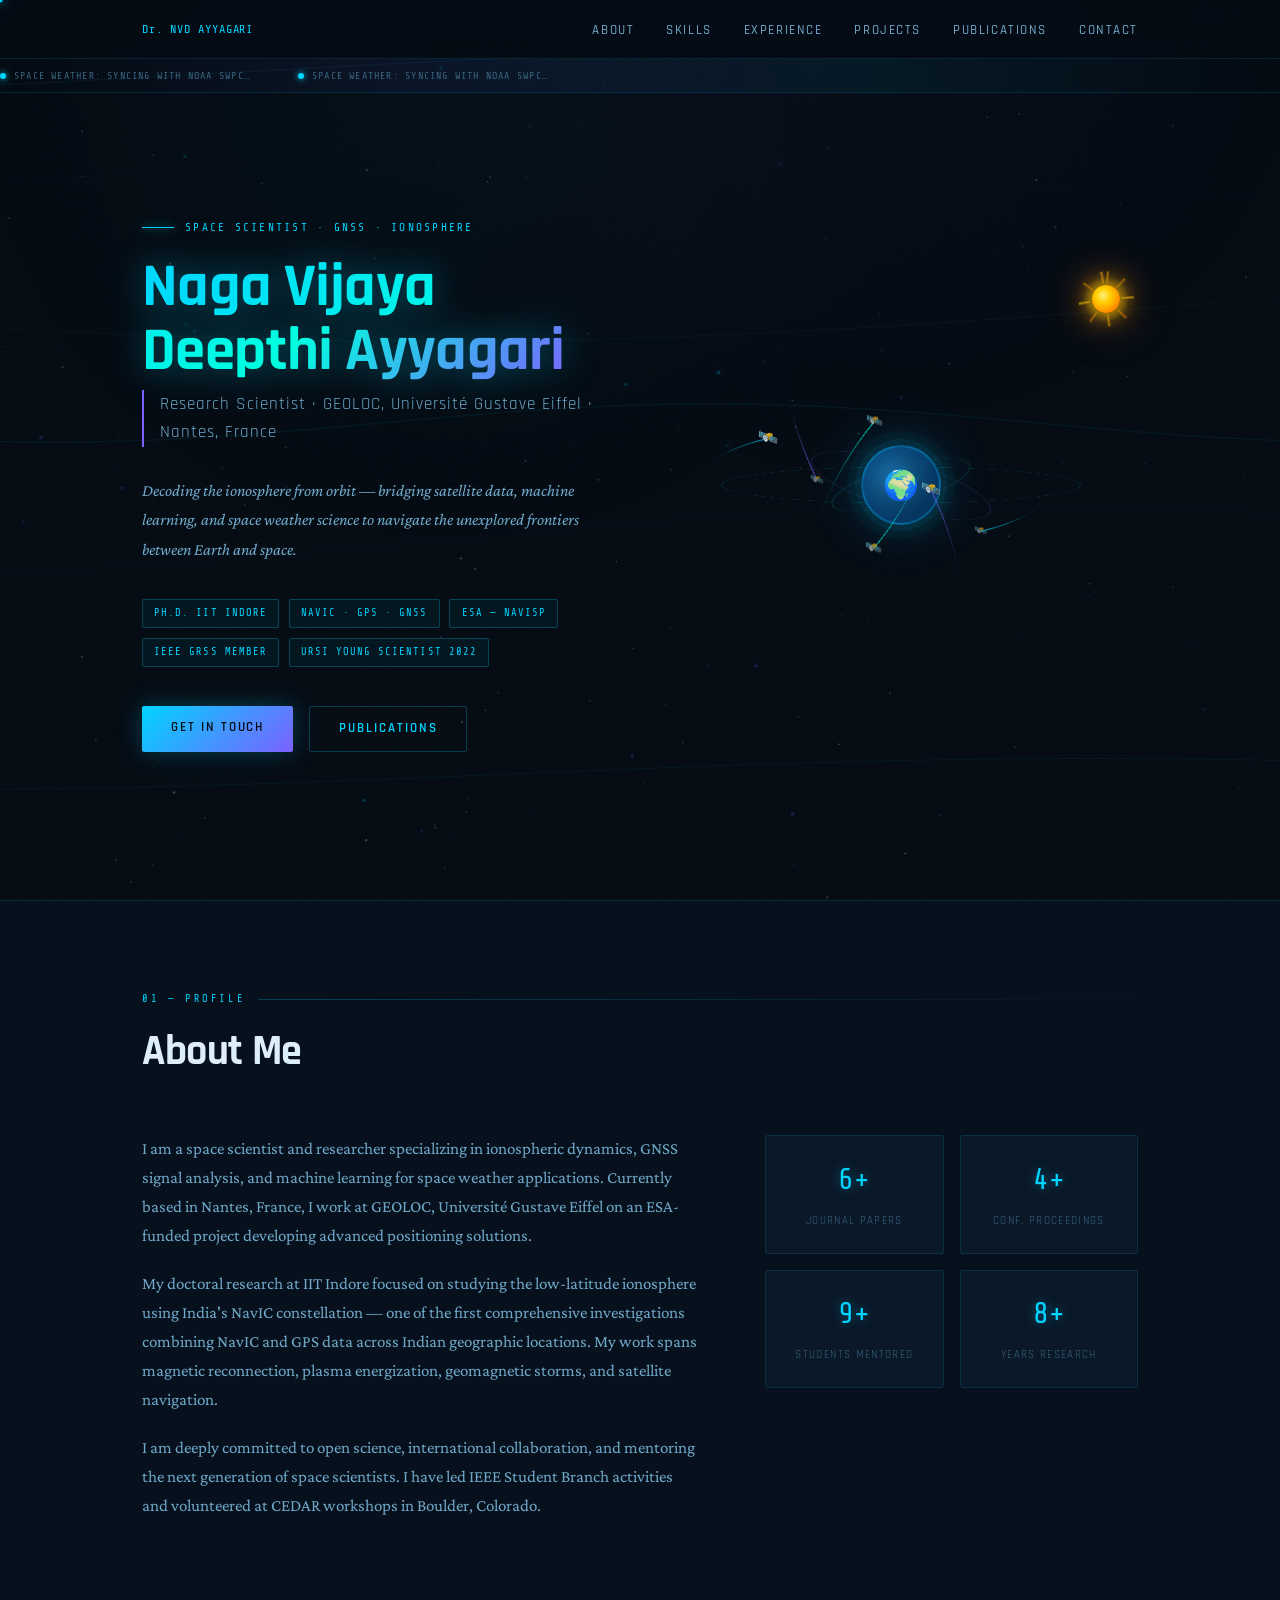
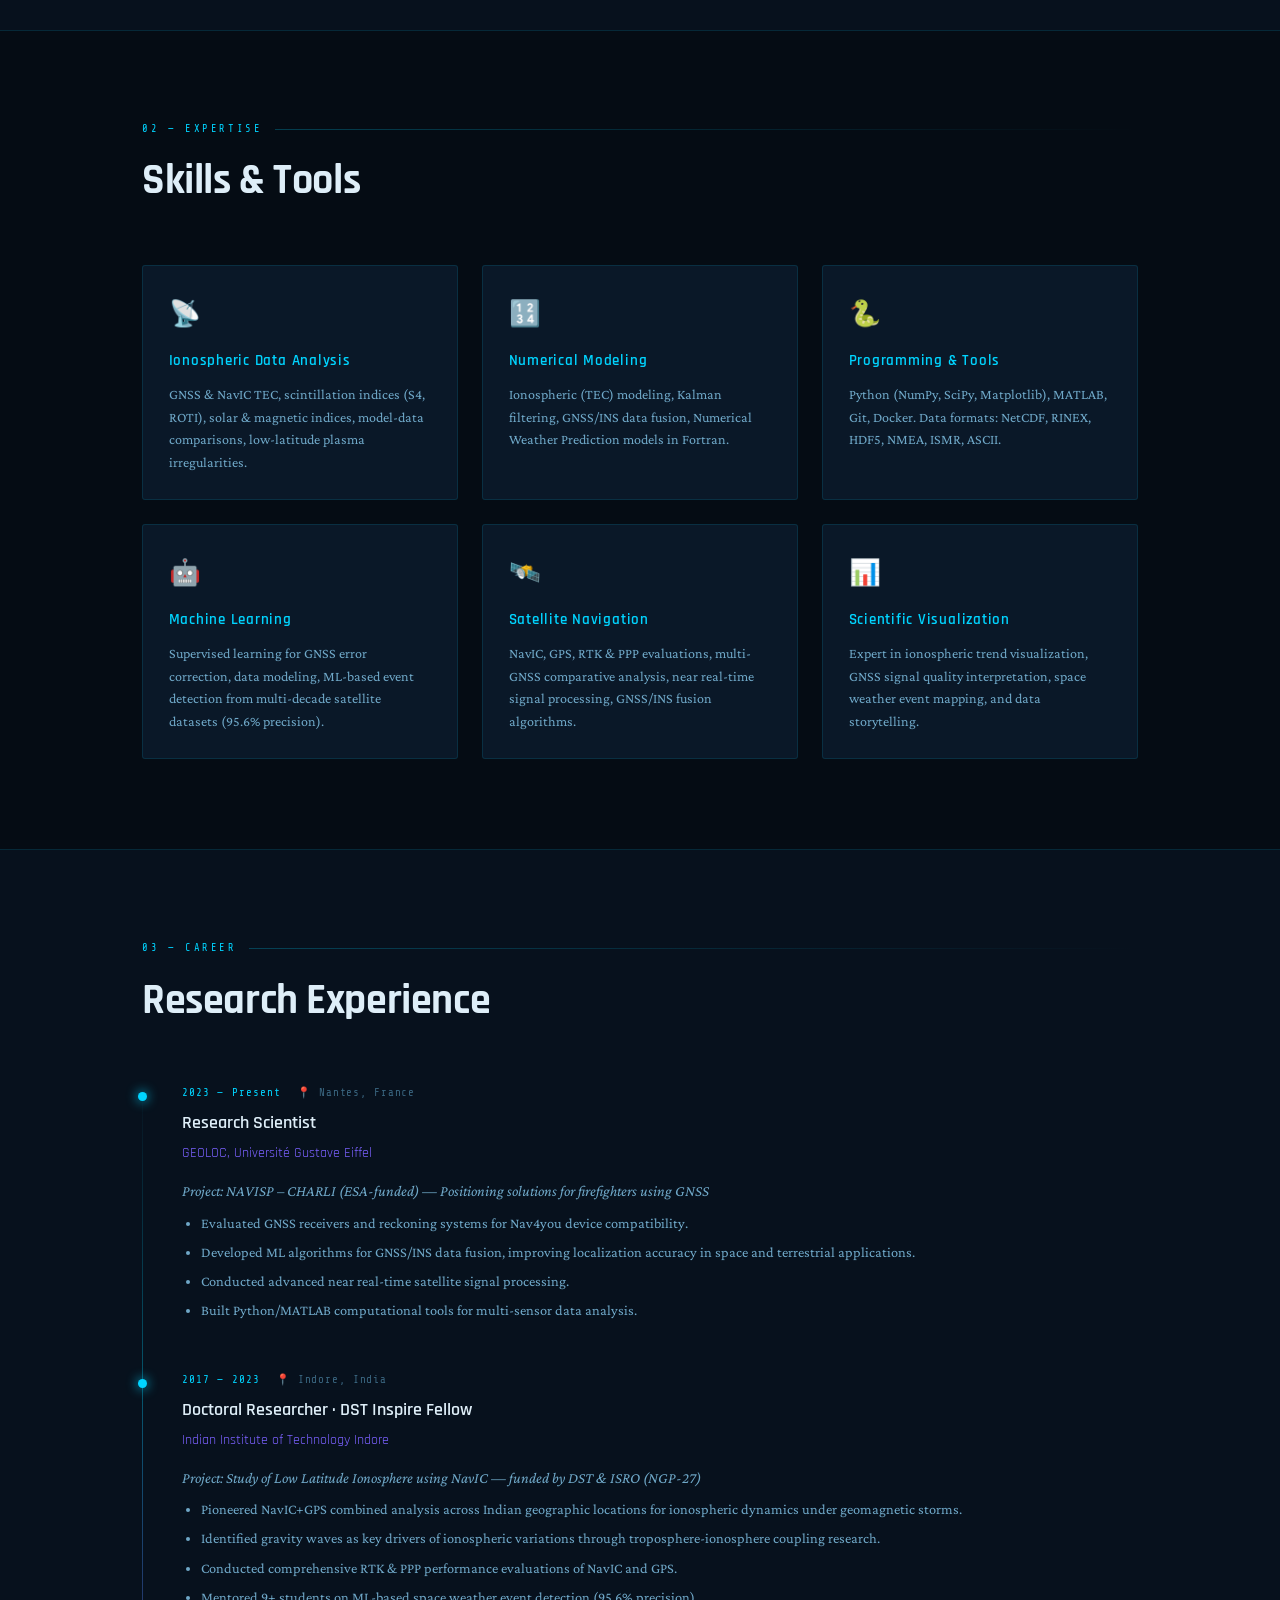
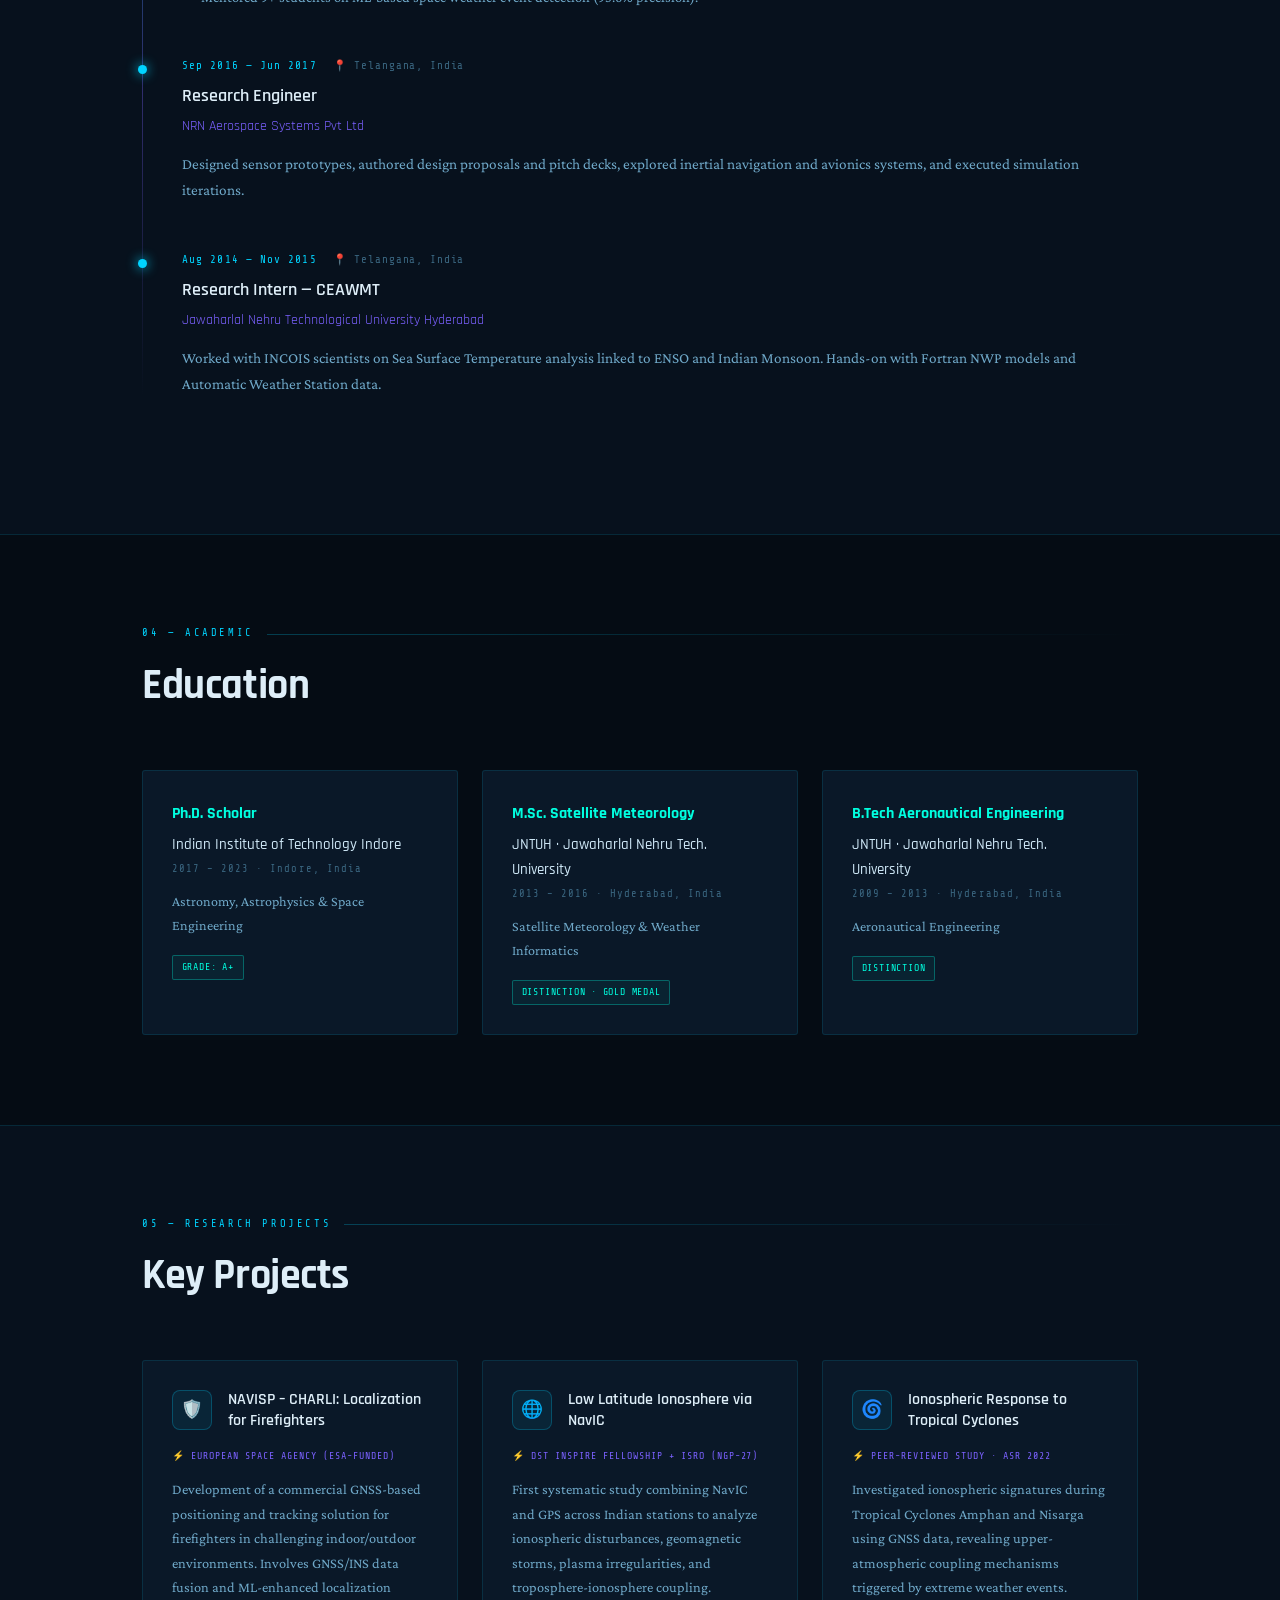
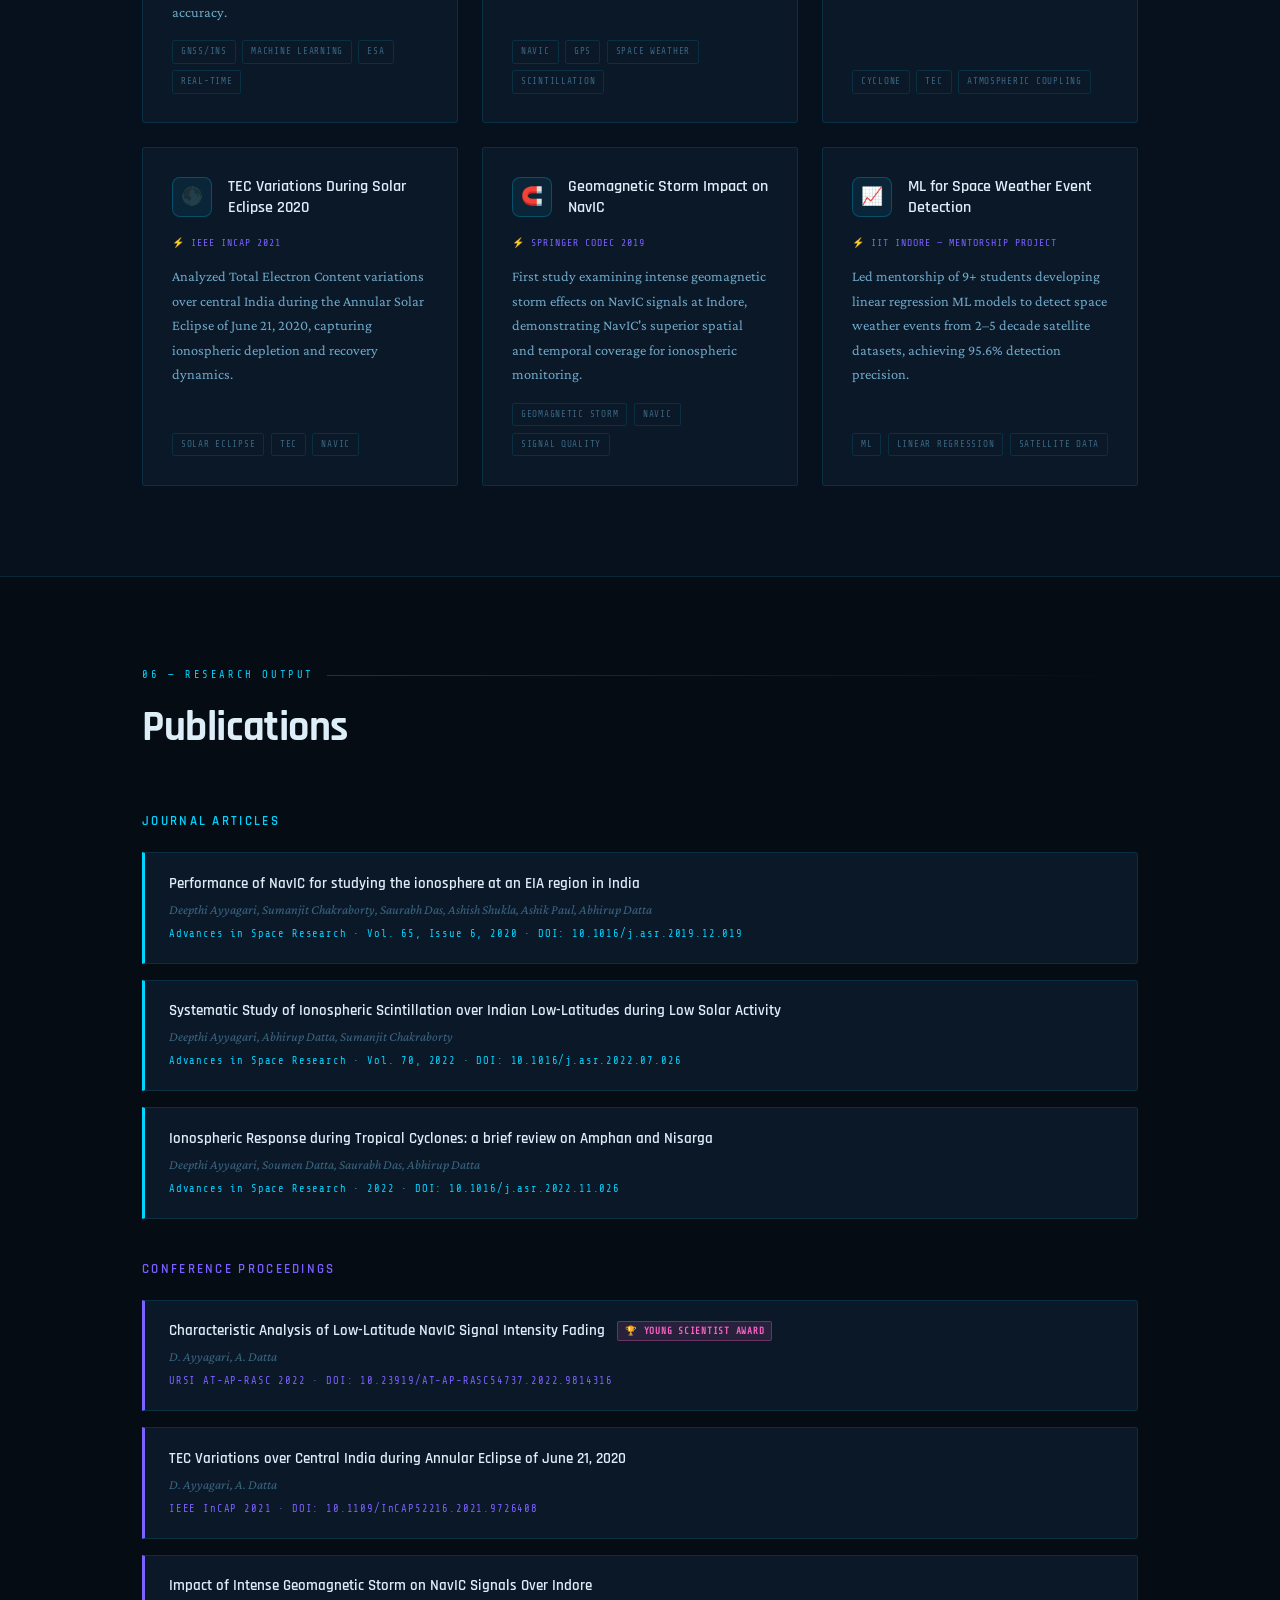
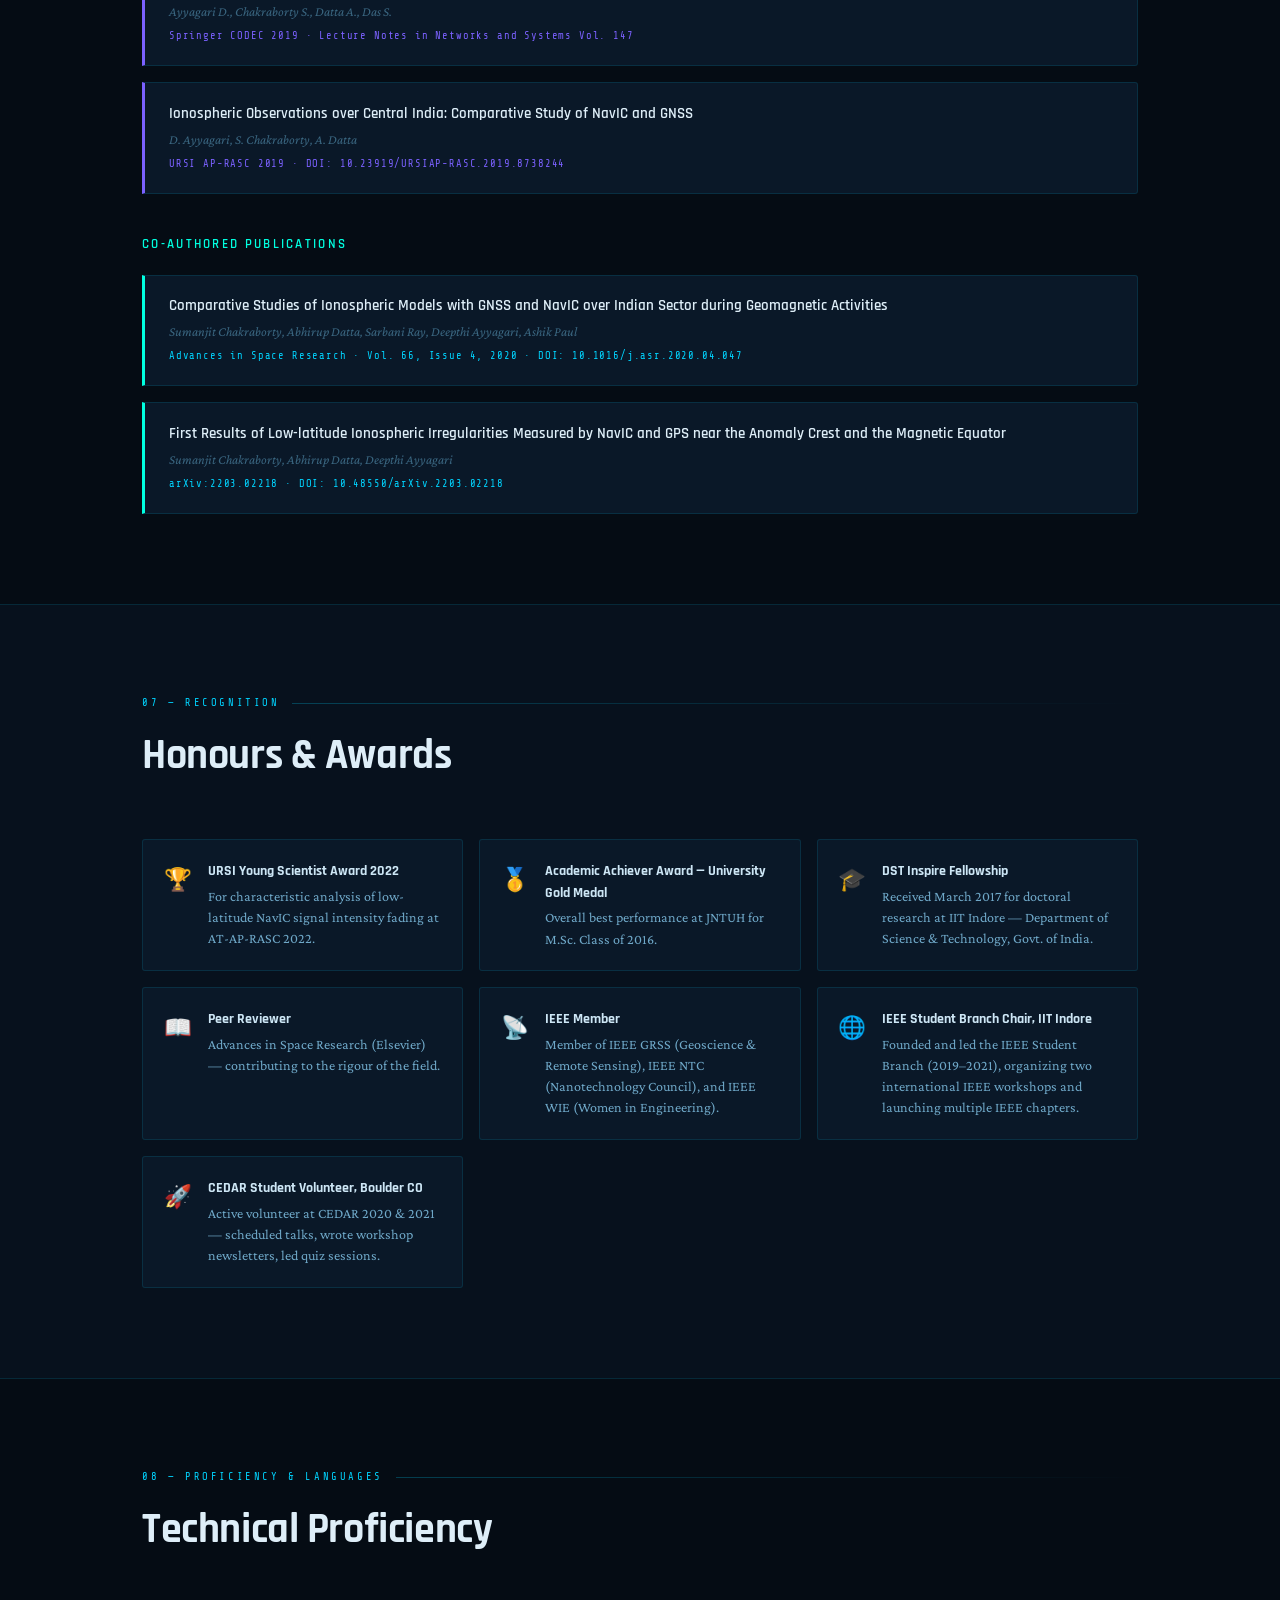
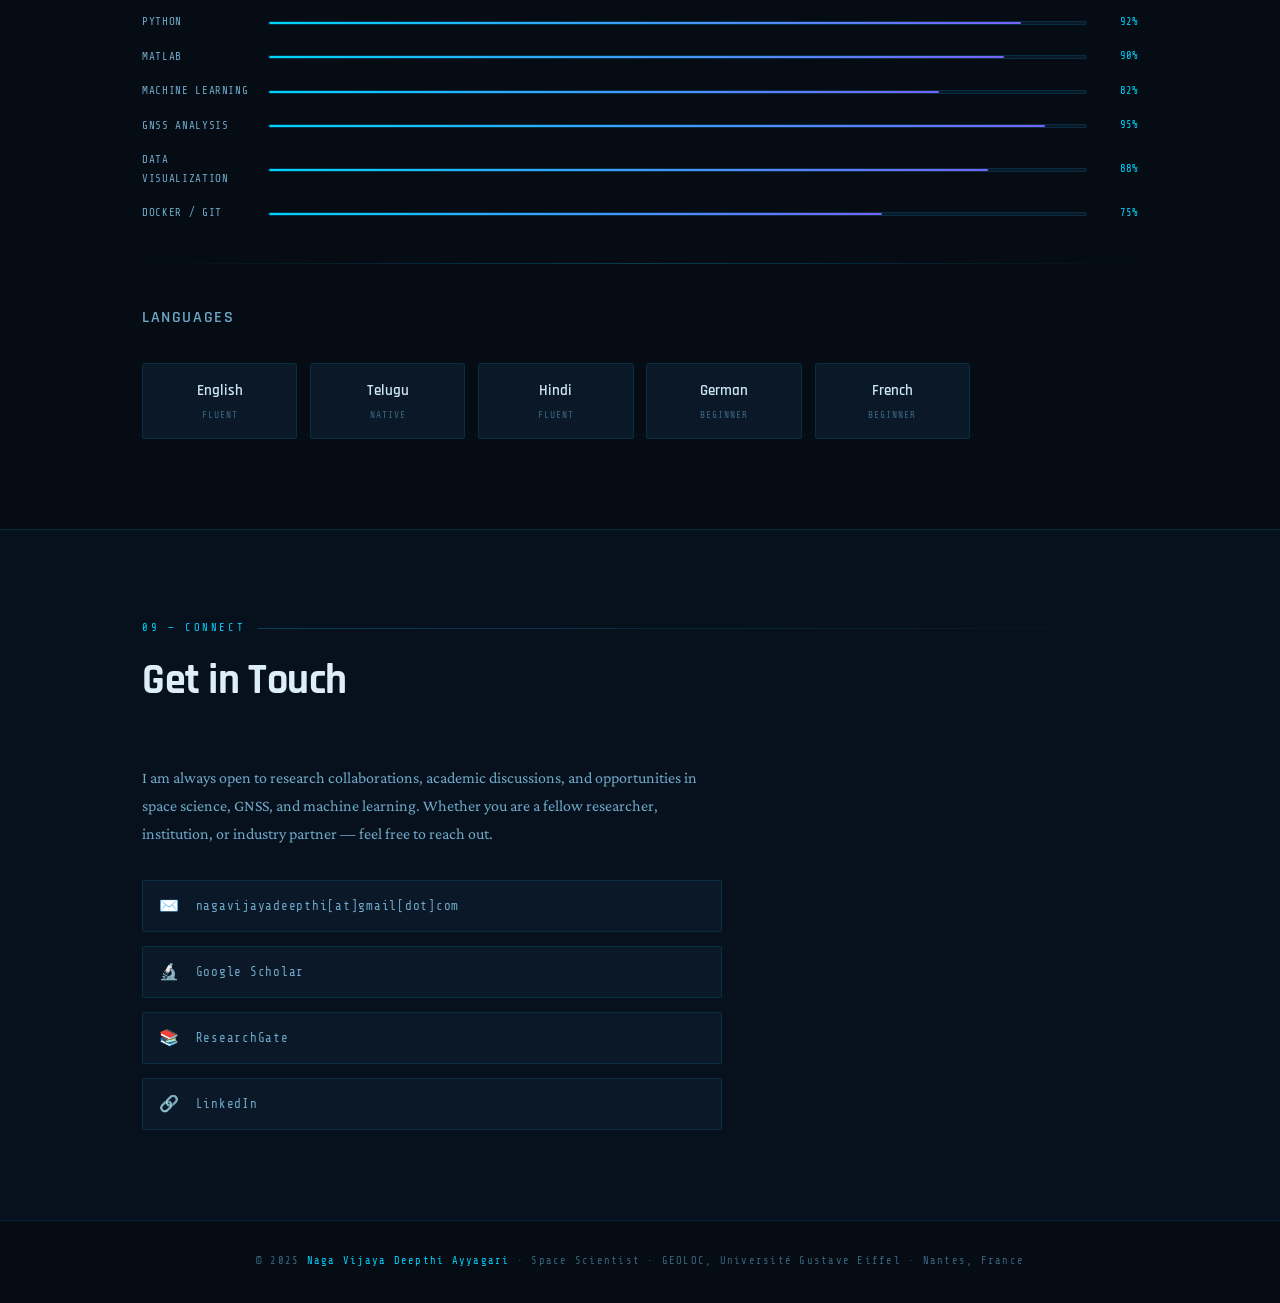
==== commit f61c05fd: "Update index.html" ====
--- a/index.html
+++ b/index.html
@@ -28,7 +28,7 @@
 <!-- NAV -->
 <nav>
   <div class="container">
-    <a class="nav-logo" href="#hero">Dr. NVD<span>.</span>AYYAGARI</a>
+    <a class="nav-logo" href="#hero">Dr. NVD<span> </span>AYYAGARI</a>
     <ul class="nav-links">
       <li><a href="#about">About</a></li>
       <li><a href="#skills">Skills</a></li>
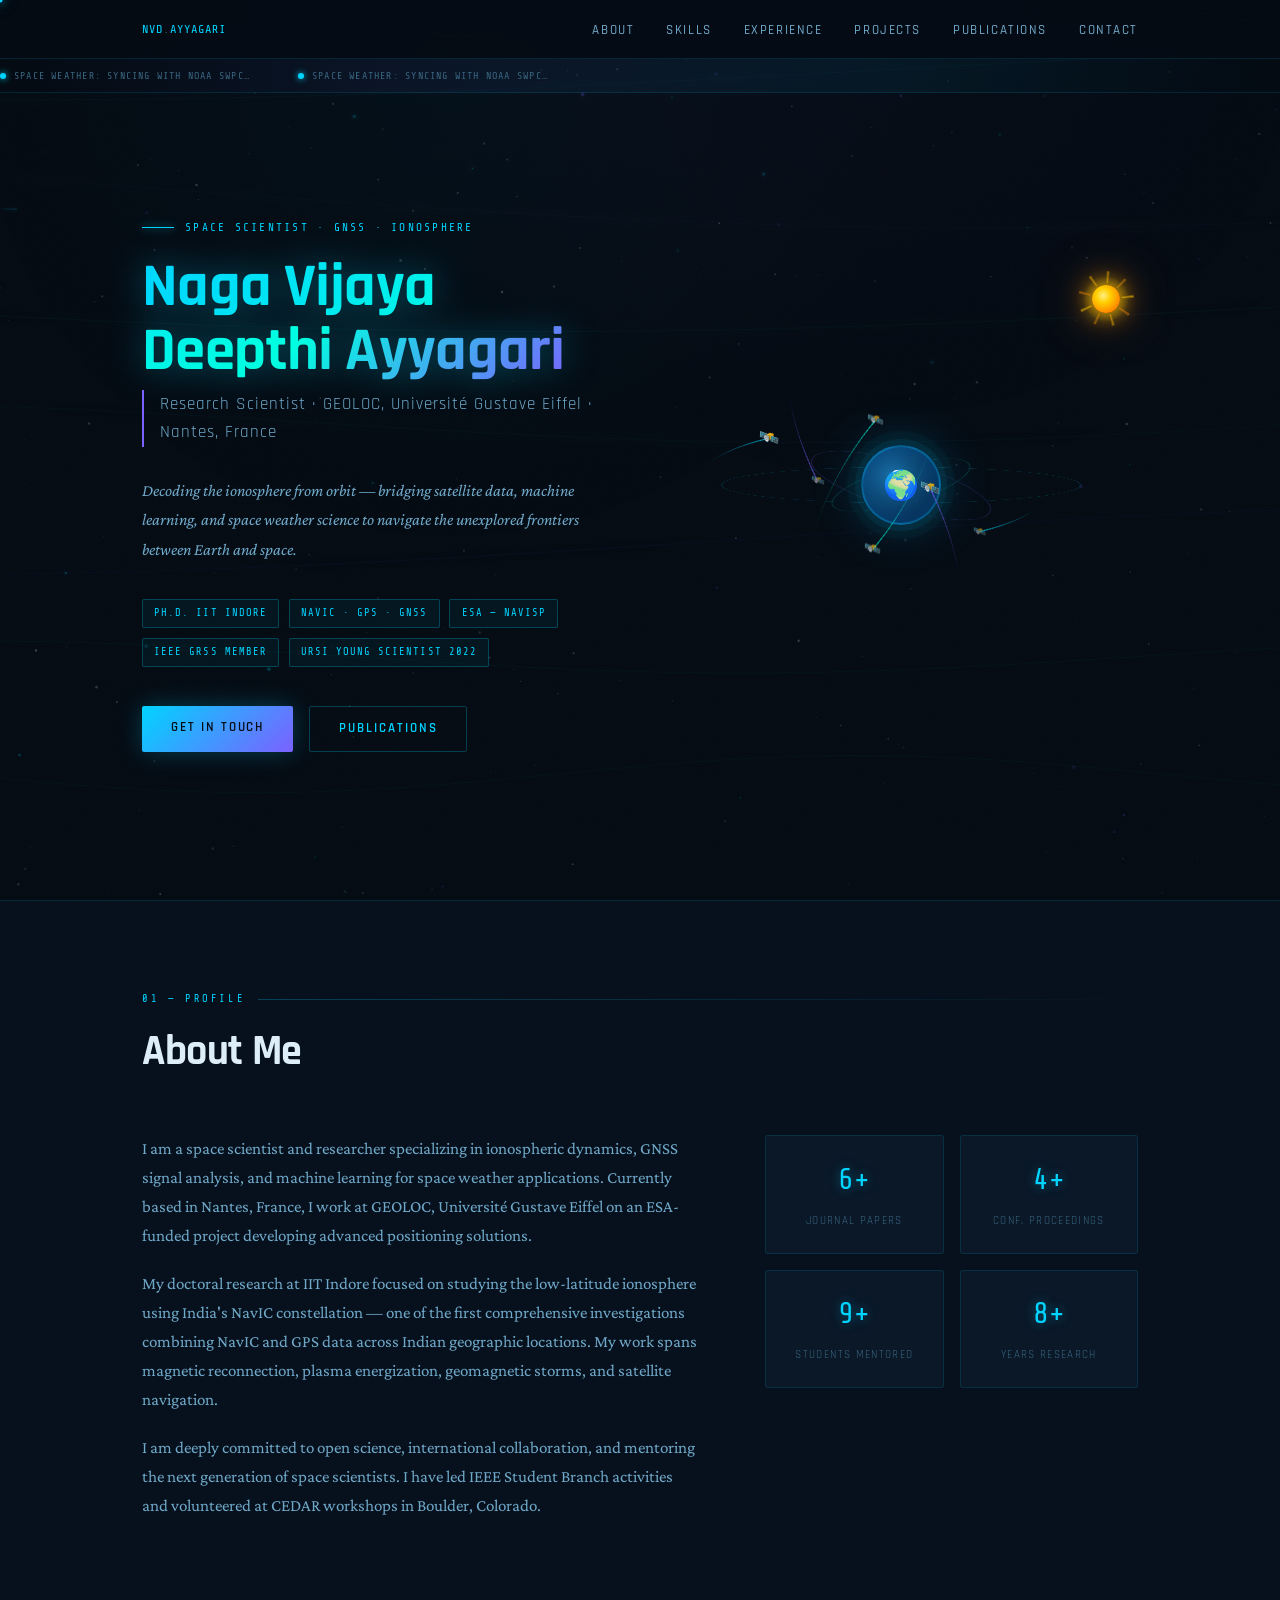
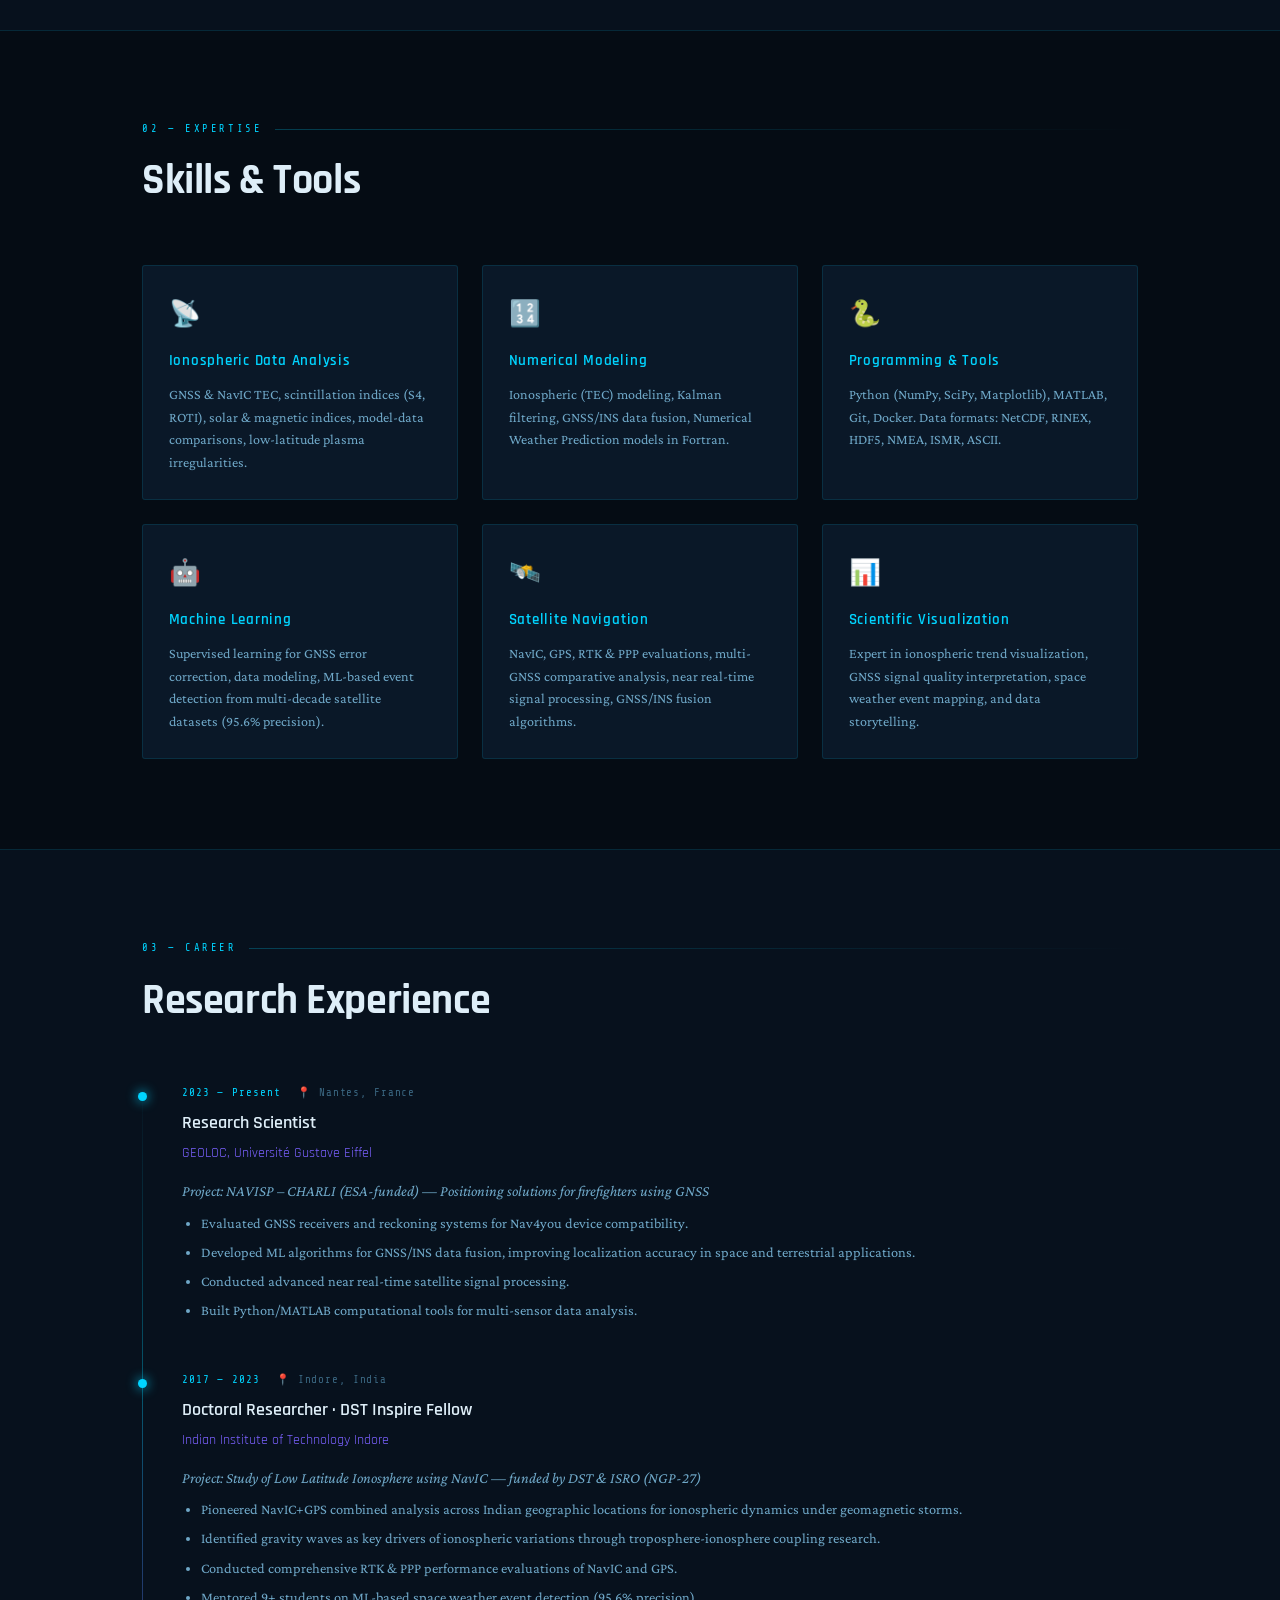
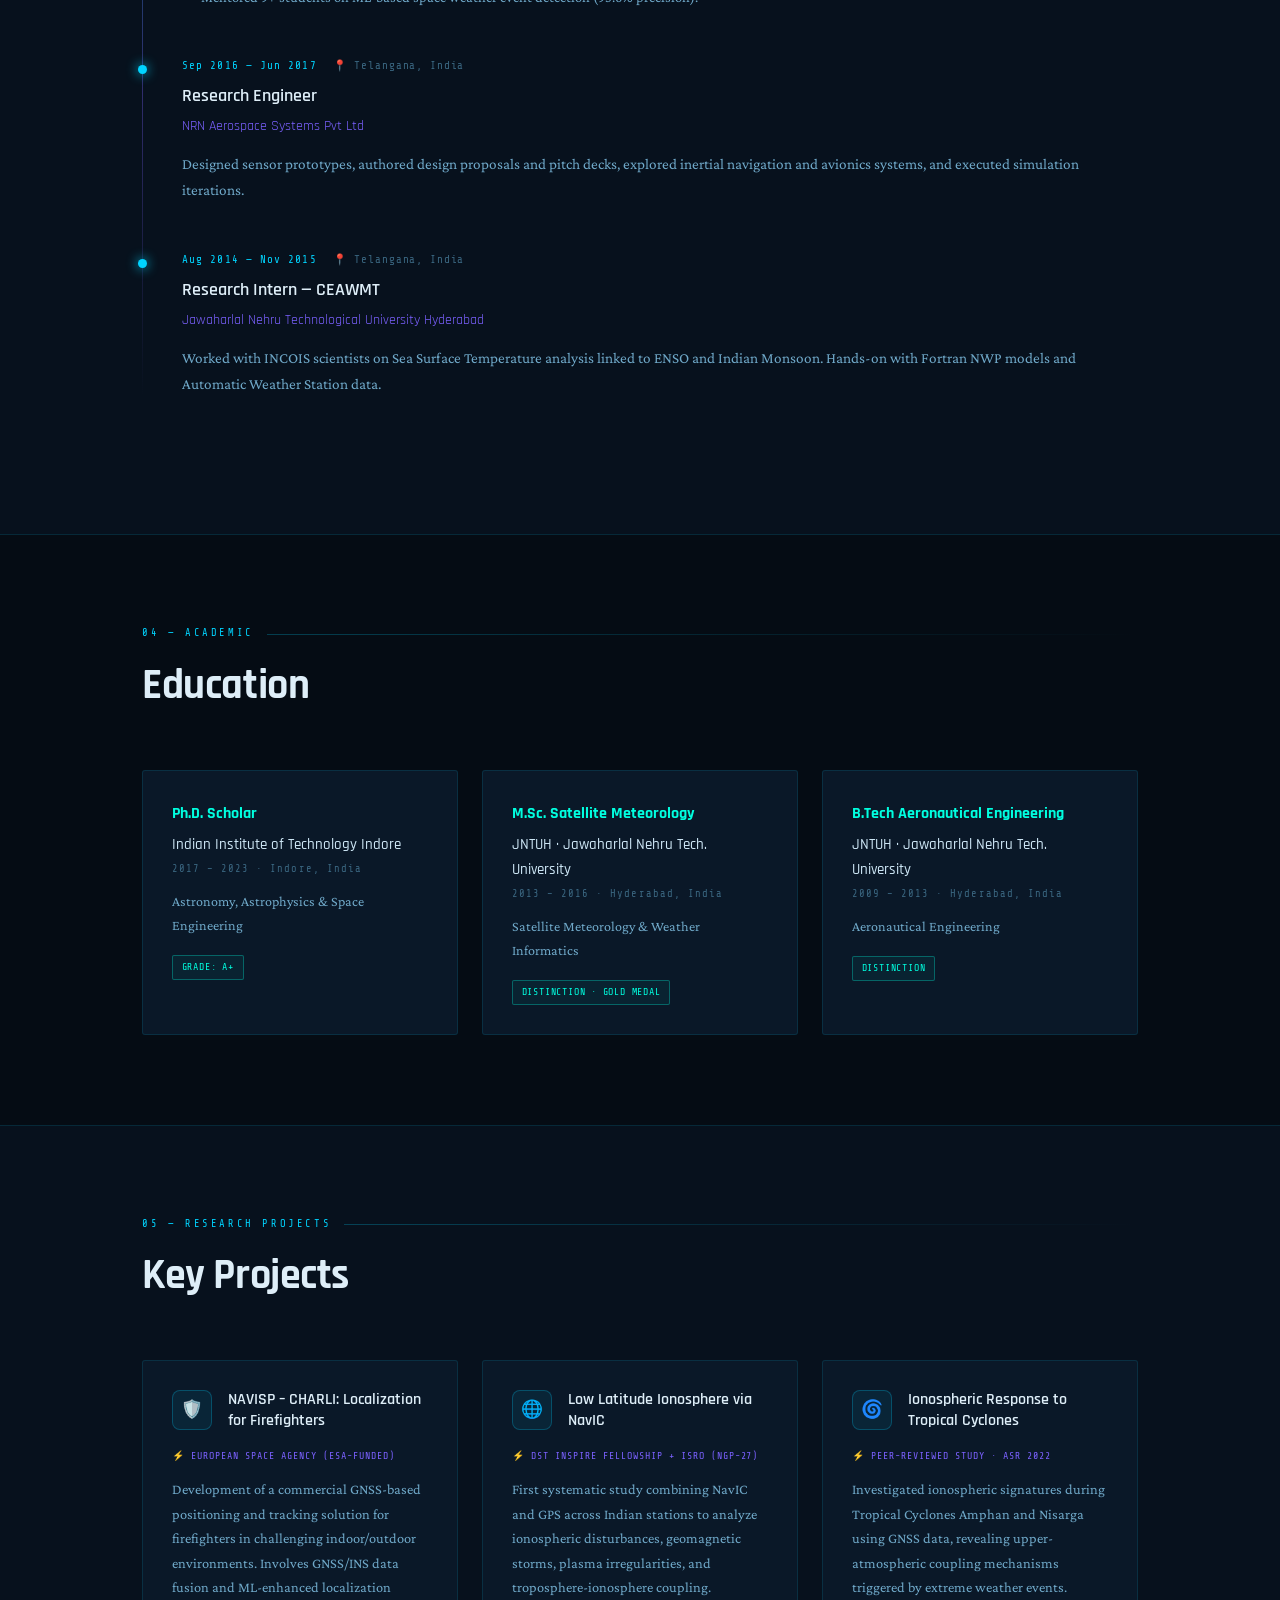
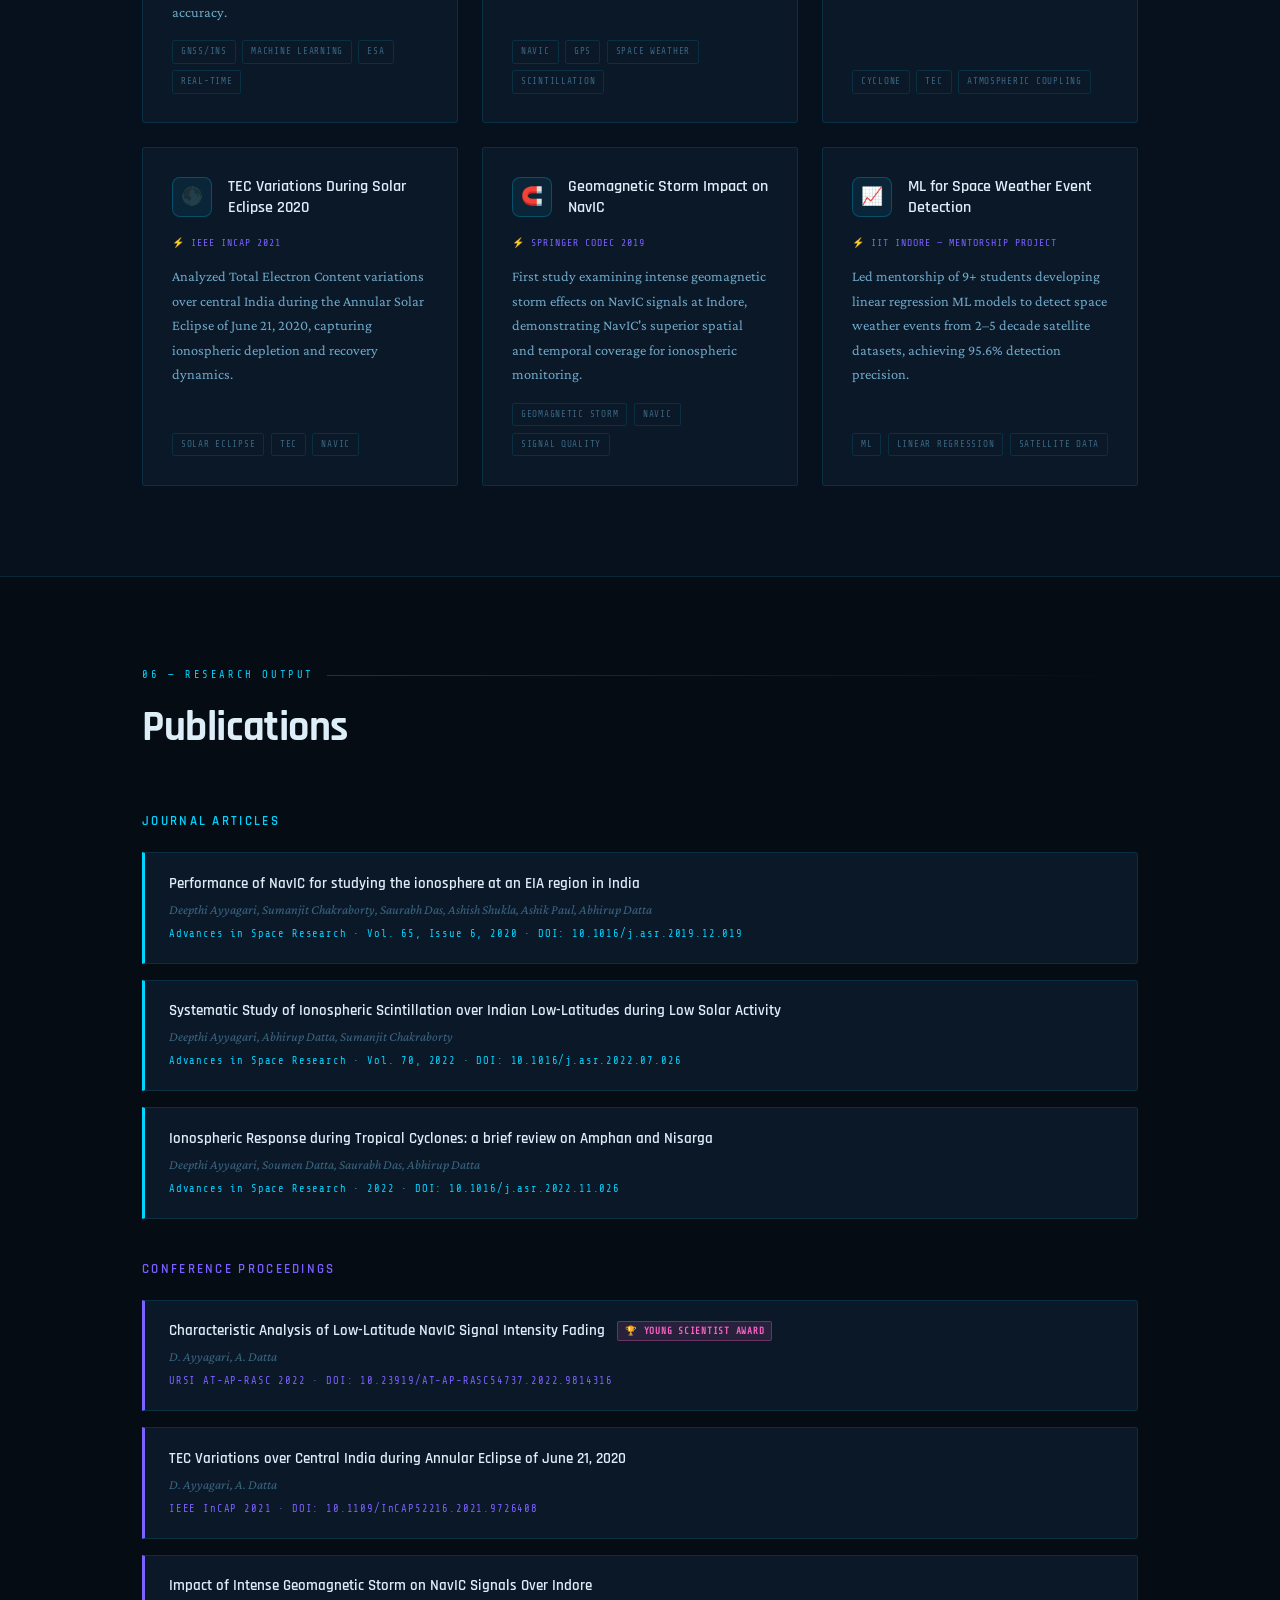
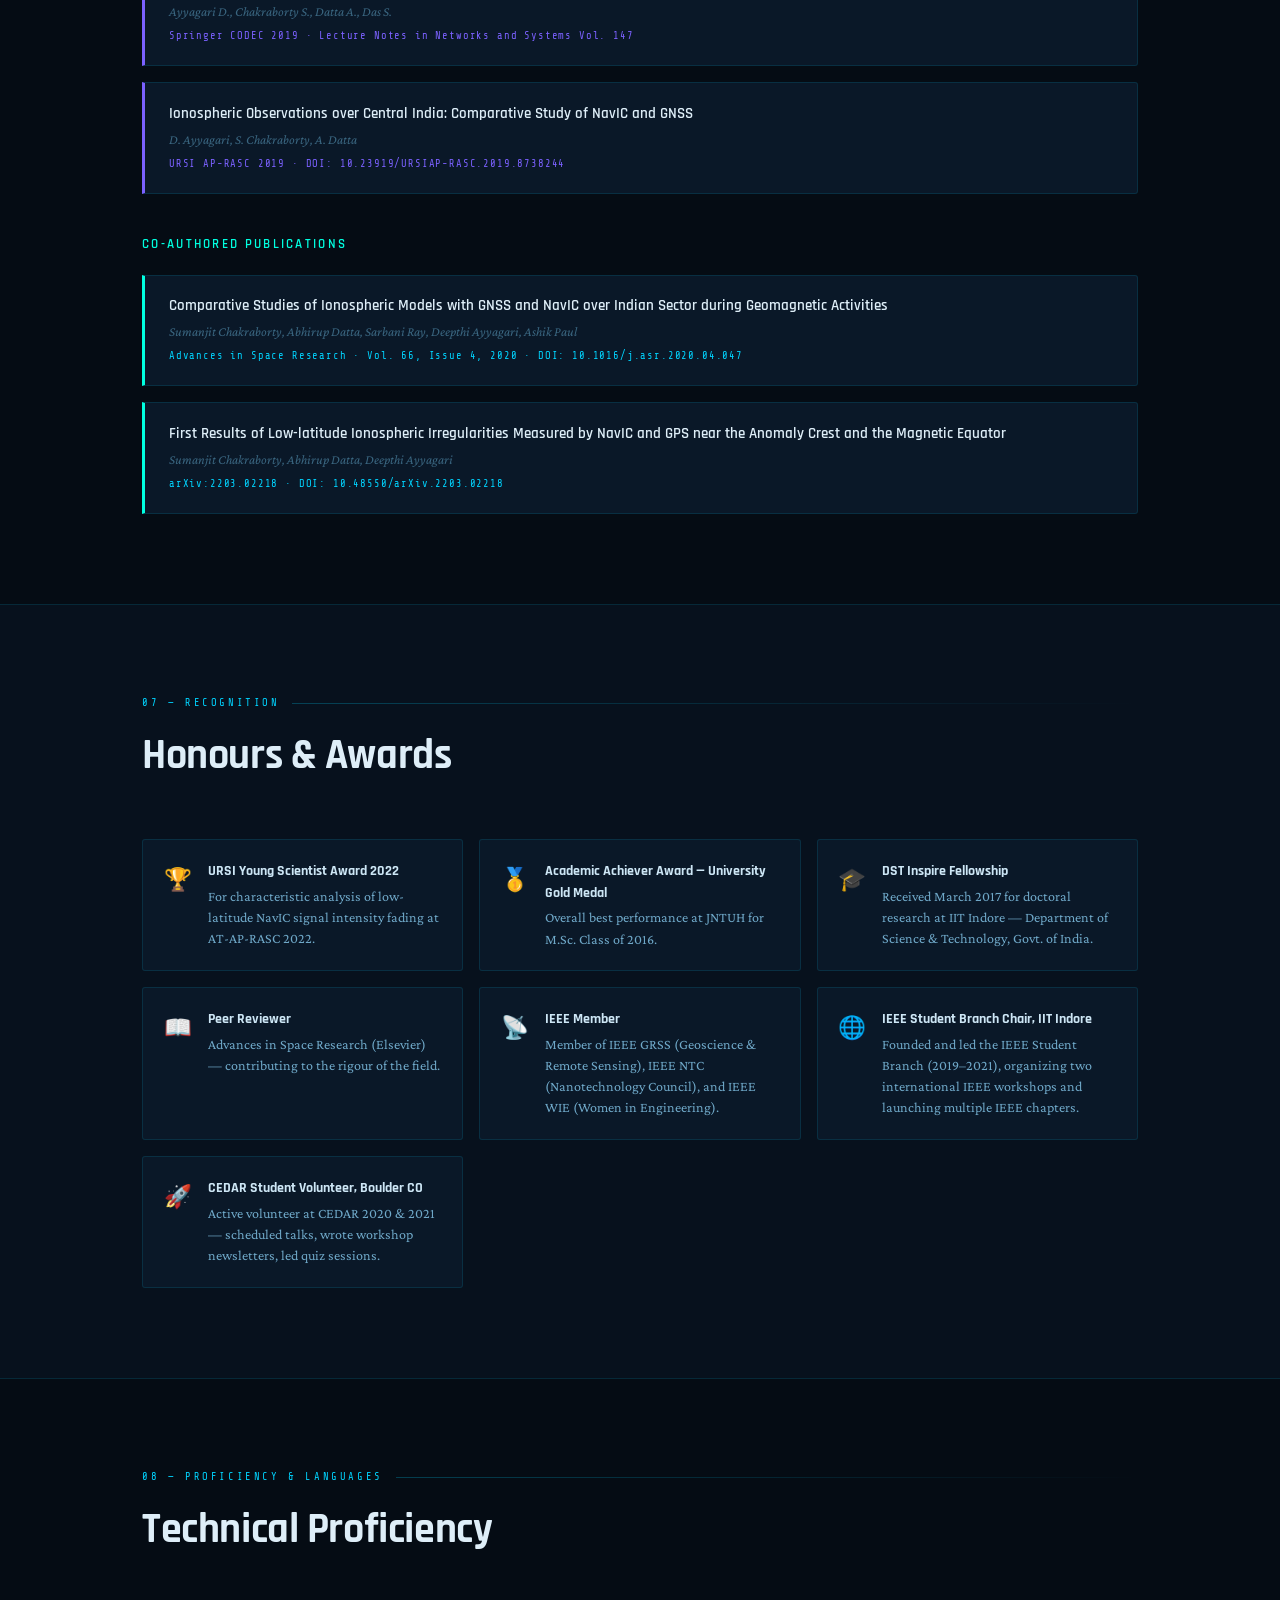
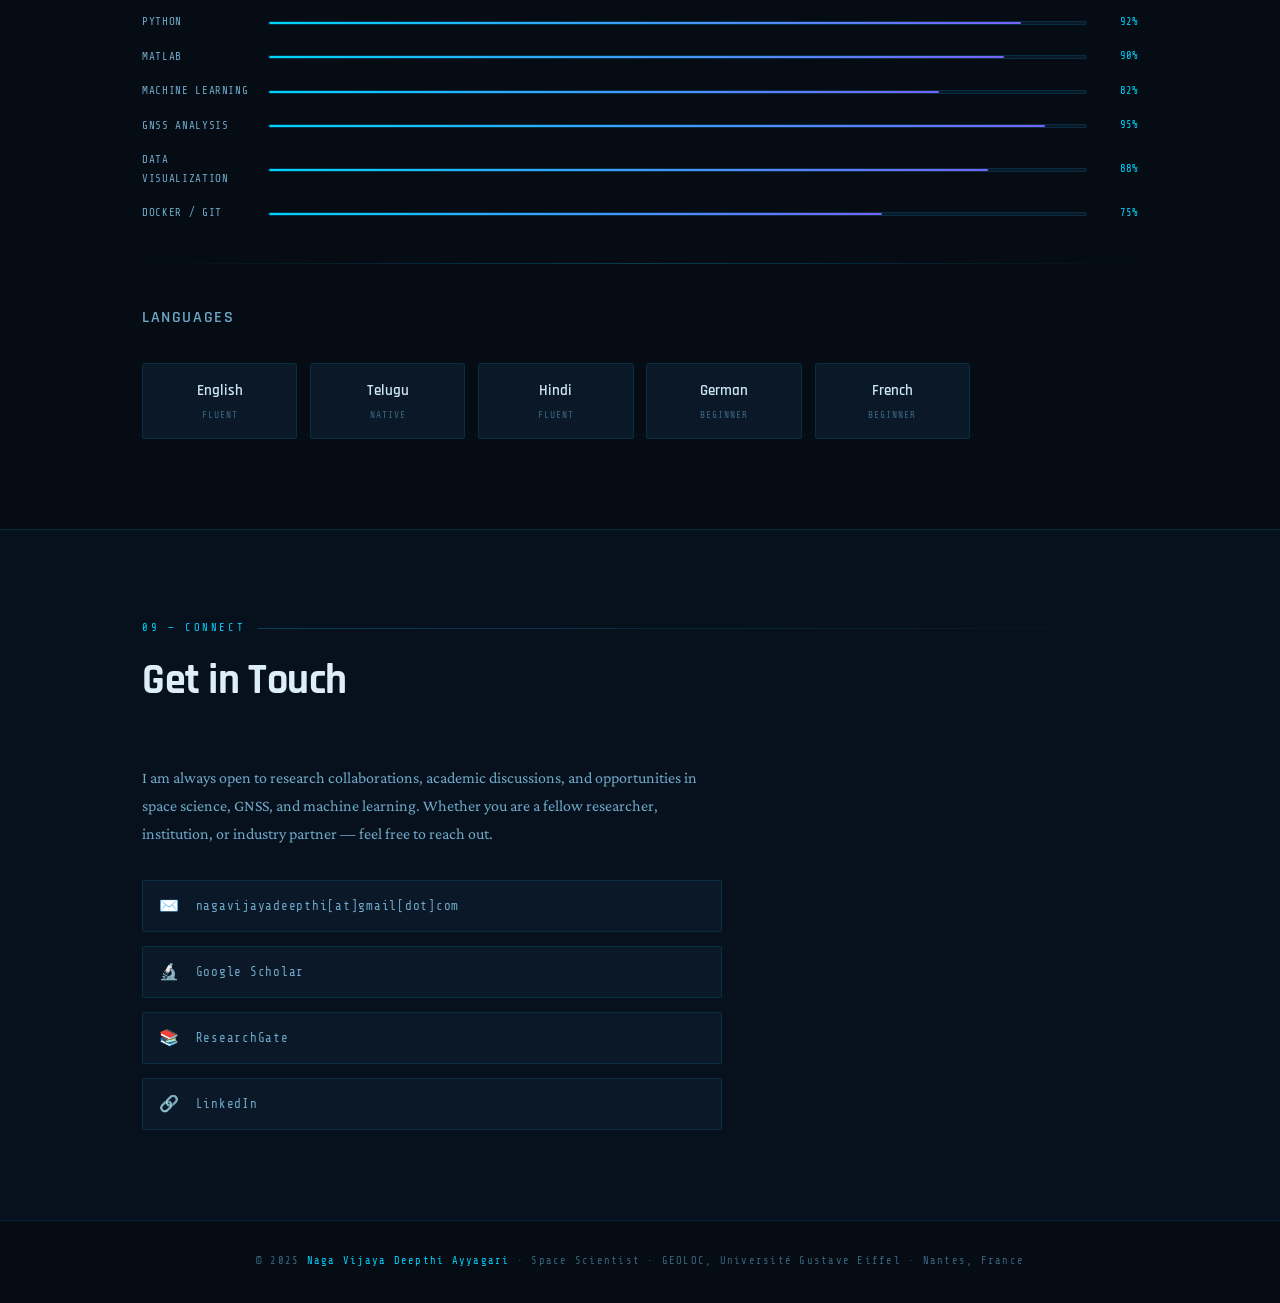
==== commit 946bfb0a: "Add files via upload" ====
--- a/index.html
+++ b/index.html
@@ -28,7 +28,7 @@
 <!-- NAV -->
 <nav>
   <div class="container">
-    <a class="nav-logo" href="#hero">Dr. NVD<span> </span>AYYAGARI</a>
+    <a class="nav-logo" href="#hero">NVD<span>.</span>AYYAGARI</a>
     <ul class="nav-links">
       <li><a href="#about">About</a></li>
       <li><a href="#skills">Skills</a></li>
@@ -186,9 +186,9 @@
       <div>
         <p class="contact-intro">I am always open to research collaborations, academic discussions, and opportunities in space science, GNSS, and machine learning. Whether you are a fellow researcher, institution, or industry partner — feel free to reach out.</p>
         <div class="contact-links">
-          <a href="mailto:nagavijayadeepthi@gmail.com" class="contact-link">
+          <div class="contact-link">
             <span class="contact-link-icon">✉️</span> nagavijayadeepthi[at]gmail[dot]com
-          </a>
+          </div>
           <a href="https://scholar.google.com/citations?user=rH1kSyIAAAAJ&hl=en" target="_blank" class="contact-link">
             <span class="contact-link-icon">🔬</span> Google Scholar
           </a>
--- a/css/style.css
+++ b/css/style.css
@@ -401,15 +401,15 @@
   border-radius: 50%;
   background:
     conic-gradient(
-      transparent 0deg,   rgba(255,180,0,0.55) 4deg,  transparent 8deg,
-      transparent 38deg,  rgba(255,160,0,0.45) 43deg, transparent 48deg,
-      transparent 82deg,  rgba(255,200,0,0.6)  86deg, transparent 91deg,
-      transparent 128deg, rgba(255,140,0,0.5) 133deg, transparent 138deg,
-      transparent 168deg, rgba(255,180,0,0.55) 173deg,transparent 178deg,
-      transparent 210deg, rgba(255,160,0,0.45) 215deg,transparent 220deg,
-      transparent 255deg, rgba(255,200,0,0.6) 260deg, transparent 265deg,
-      transparent 300deg, rgba(255,140,0,0.5) 305deg, transparent 310deg,
-      transparent 345deg, rgba(255,180,0,0.55) 350deg,transparent 355deg
+      transparent 0deg,   rgba(255,180,0,0.55) 4.5deg,   transparent 9deg,
+      transparent 40deg,  rgba(255,160,0,0.45) 44.5deg,  transparent 49deg,
+      transparent 80deg,  rgba(255,200,0,0.6)  84.5deg,  transparent 89deg,
+      transparent 120deg, rgba(255,140,0,0.5)  124.5deg, transparent 129deg,
+      transparent 160deg, rgba(255,180,0,0.55) 164.5deg, transparent 169deg,
+      transparent 200deg, rgba(255,160,0,0.45) 204.5deg, transparent 209deg,
+      transparent 240deg, rgba(255,200,0,0.6)  244.5deg, transparent 249deg,
+      transparent 280deg, rgba(255,140,0,0.5)  284.5deg, transparent 289deg,
+      transparent 320deg, rgba(255,180,0,0.55) 324.5deg, transparent 329deg
     );
   animation: eruptionSpin 8s linear infinite;
   mask-image: radial-gradient(circle, transparent 38%, black 42%, black 70%, transparent 100%);
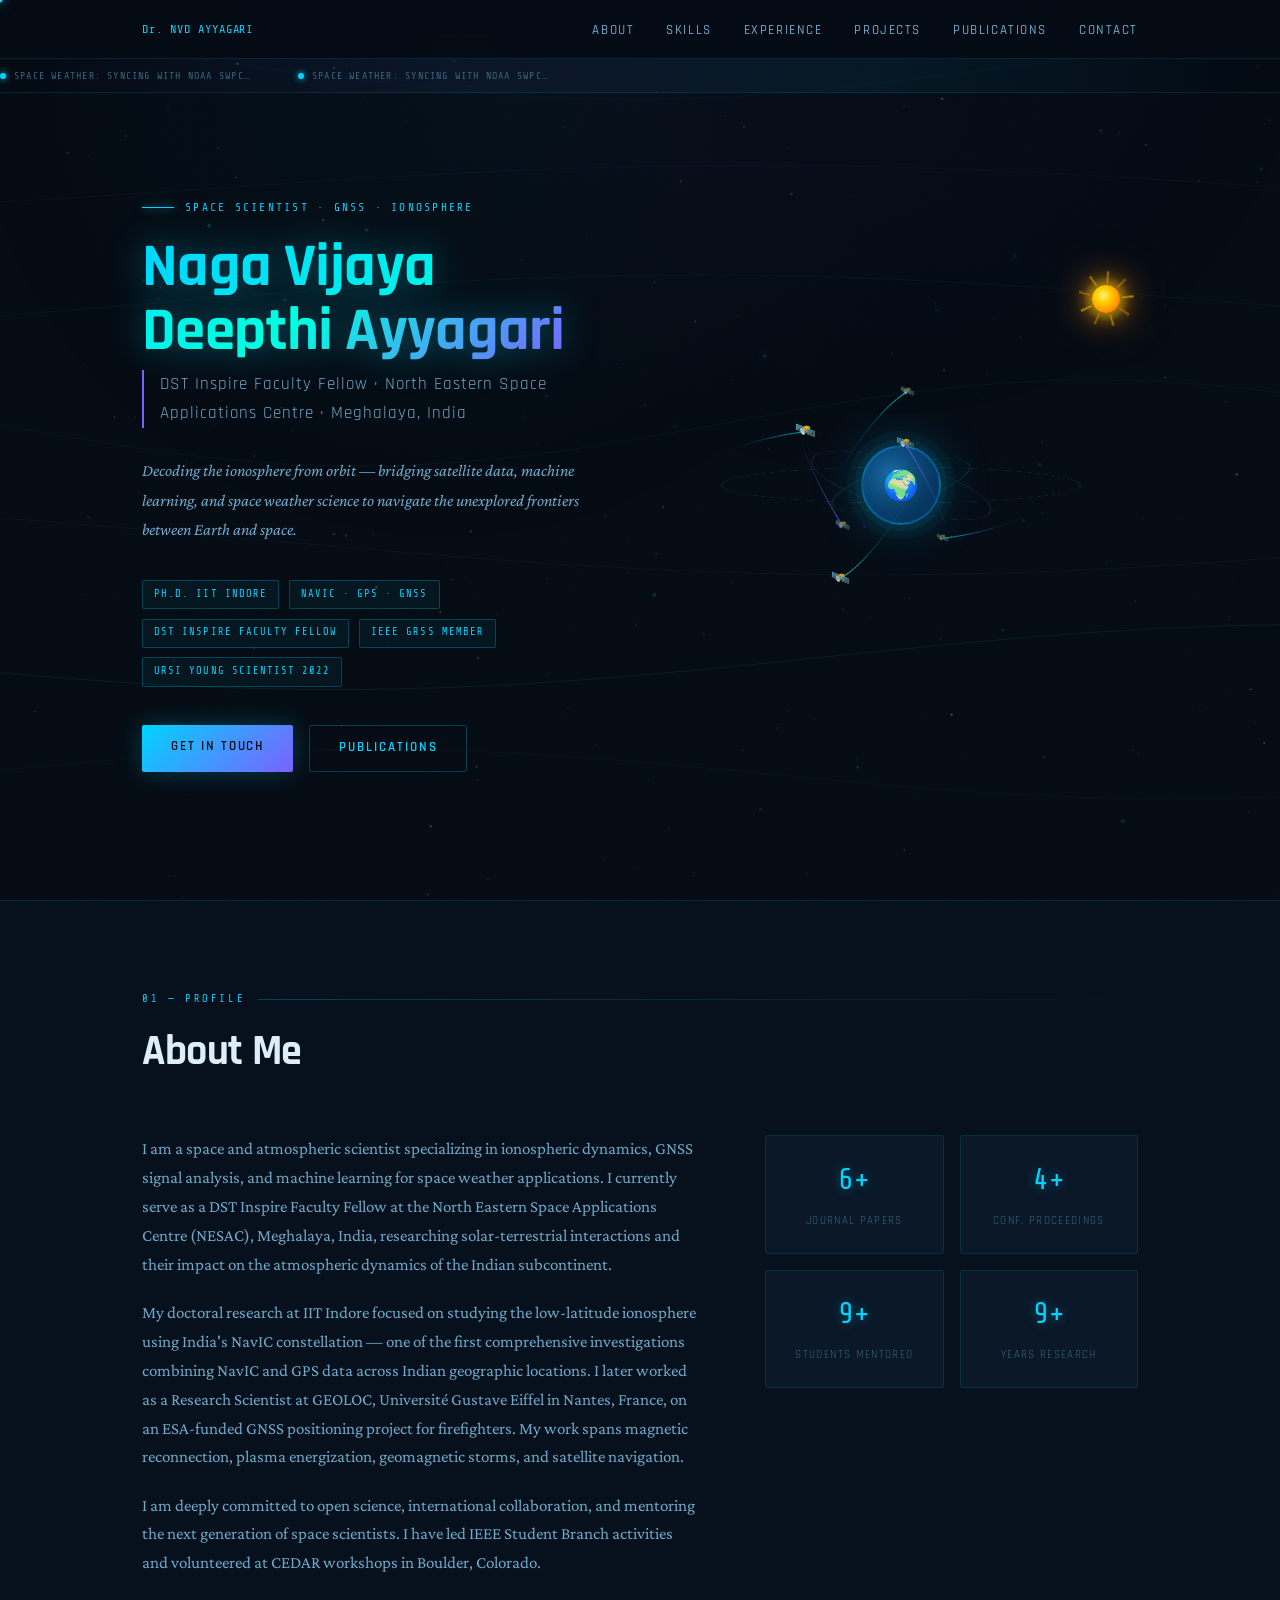
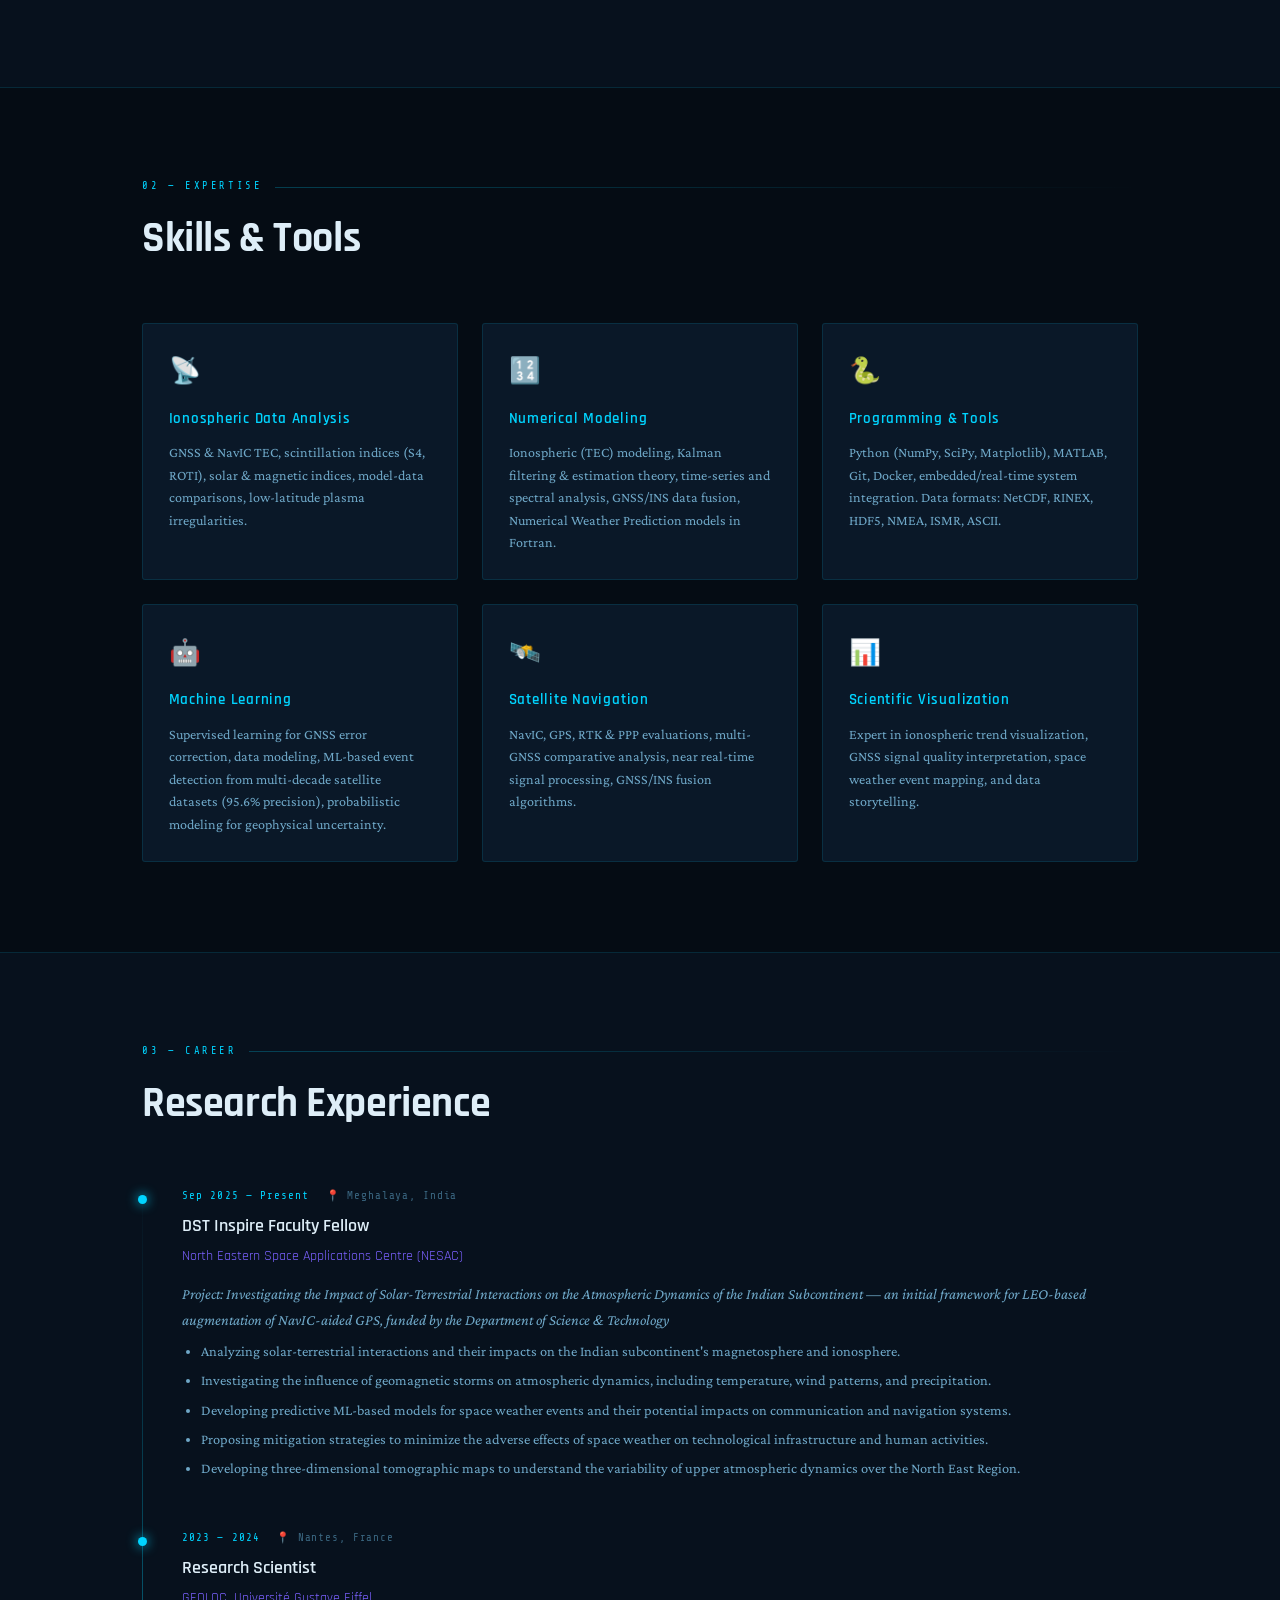
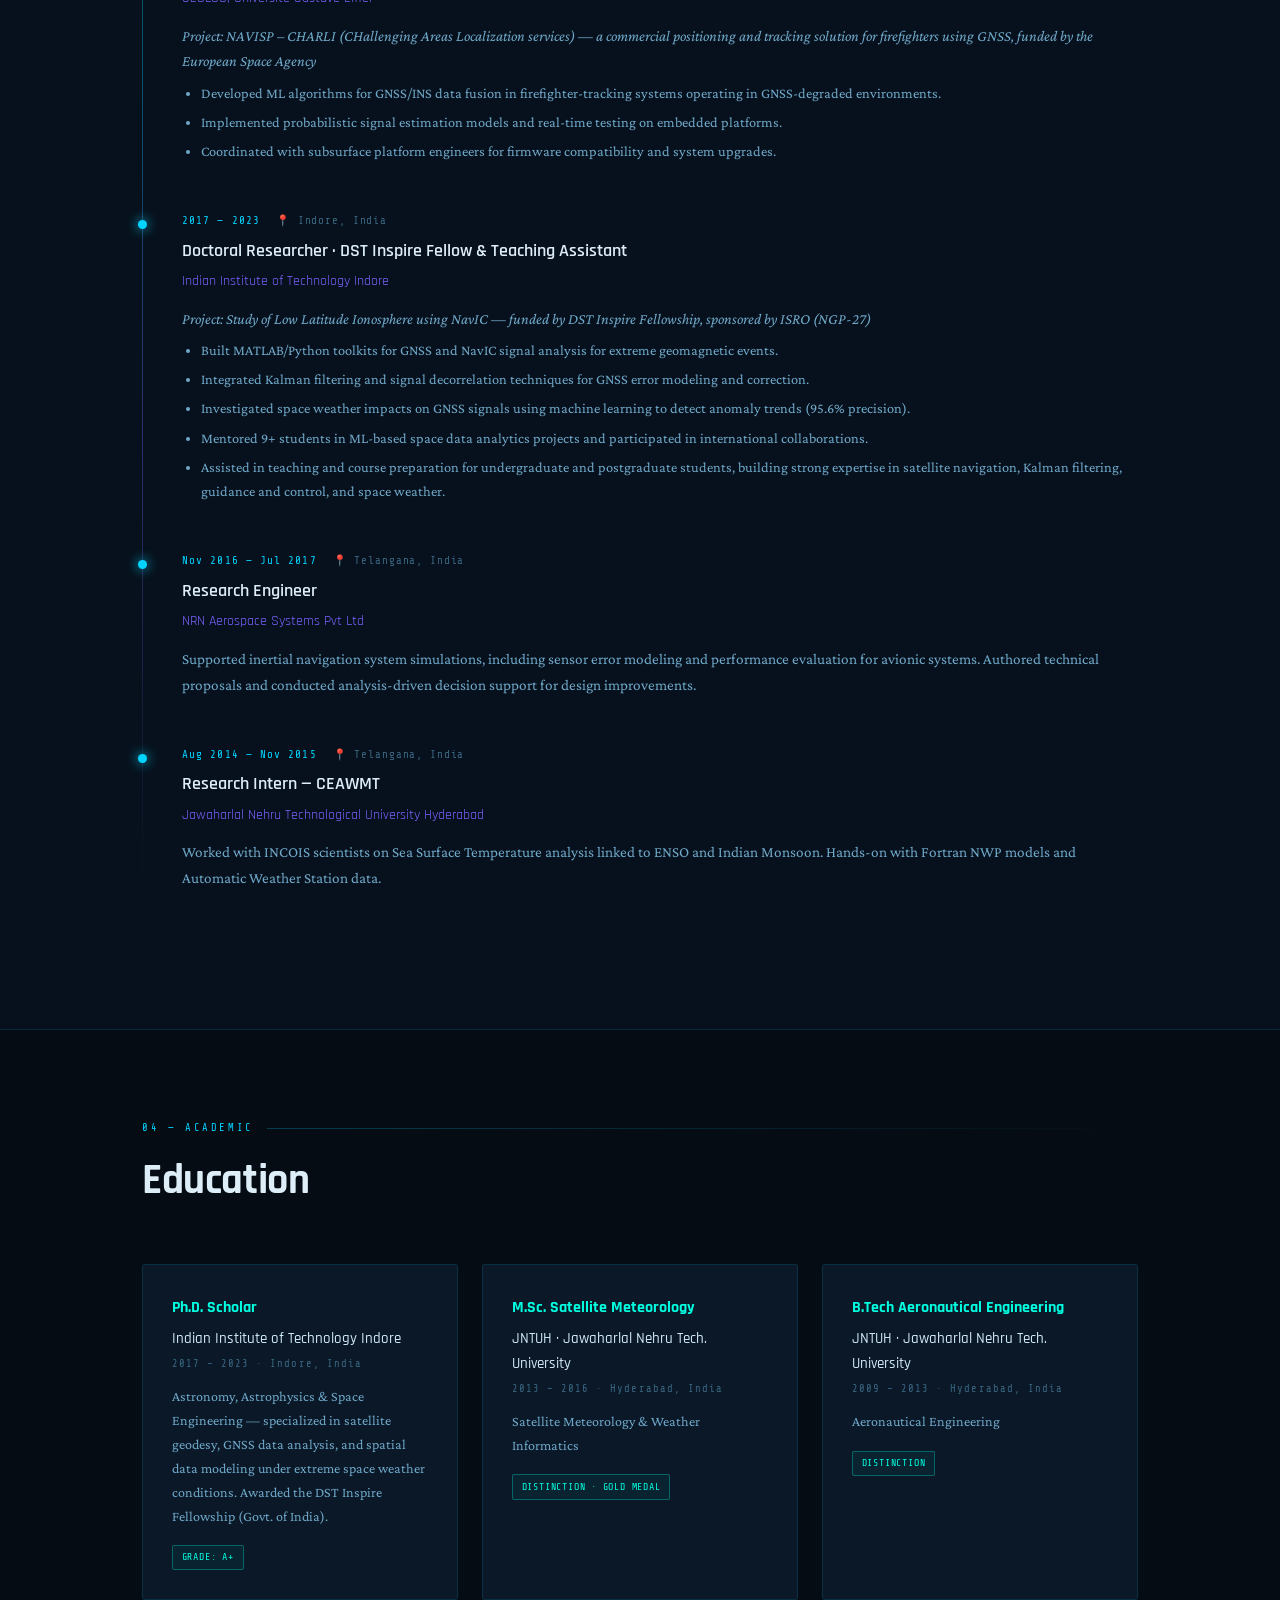
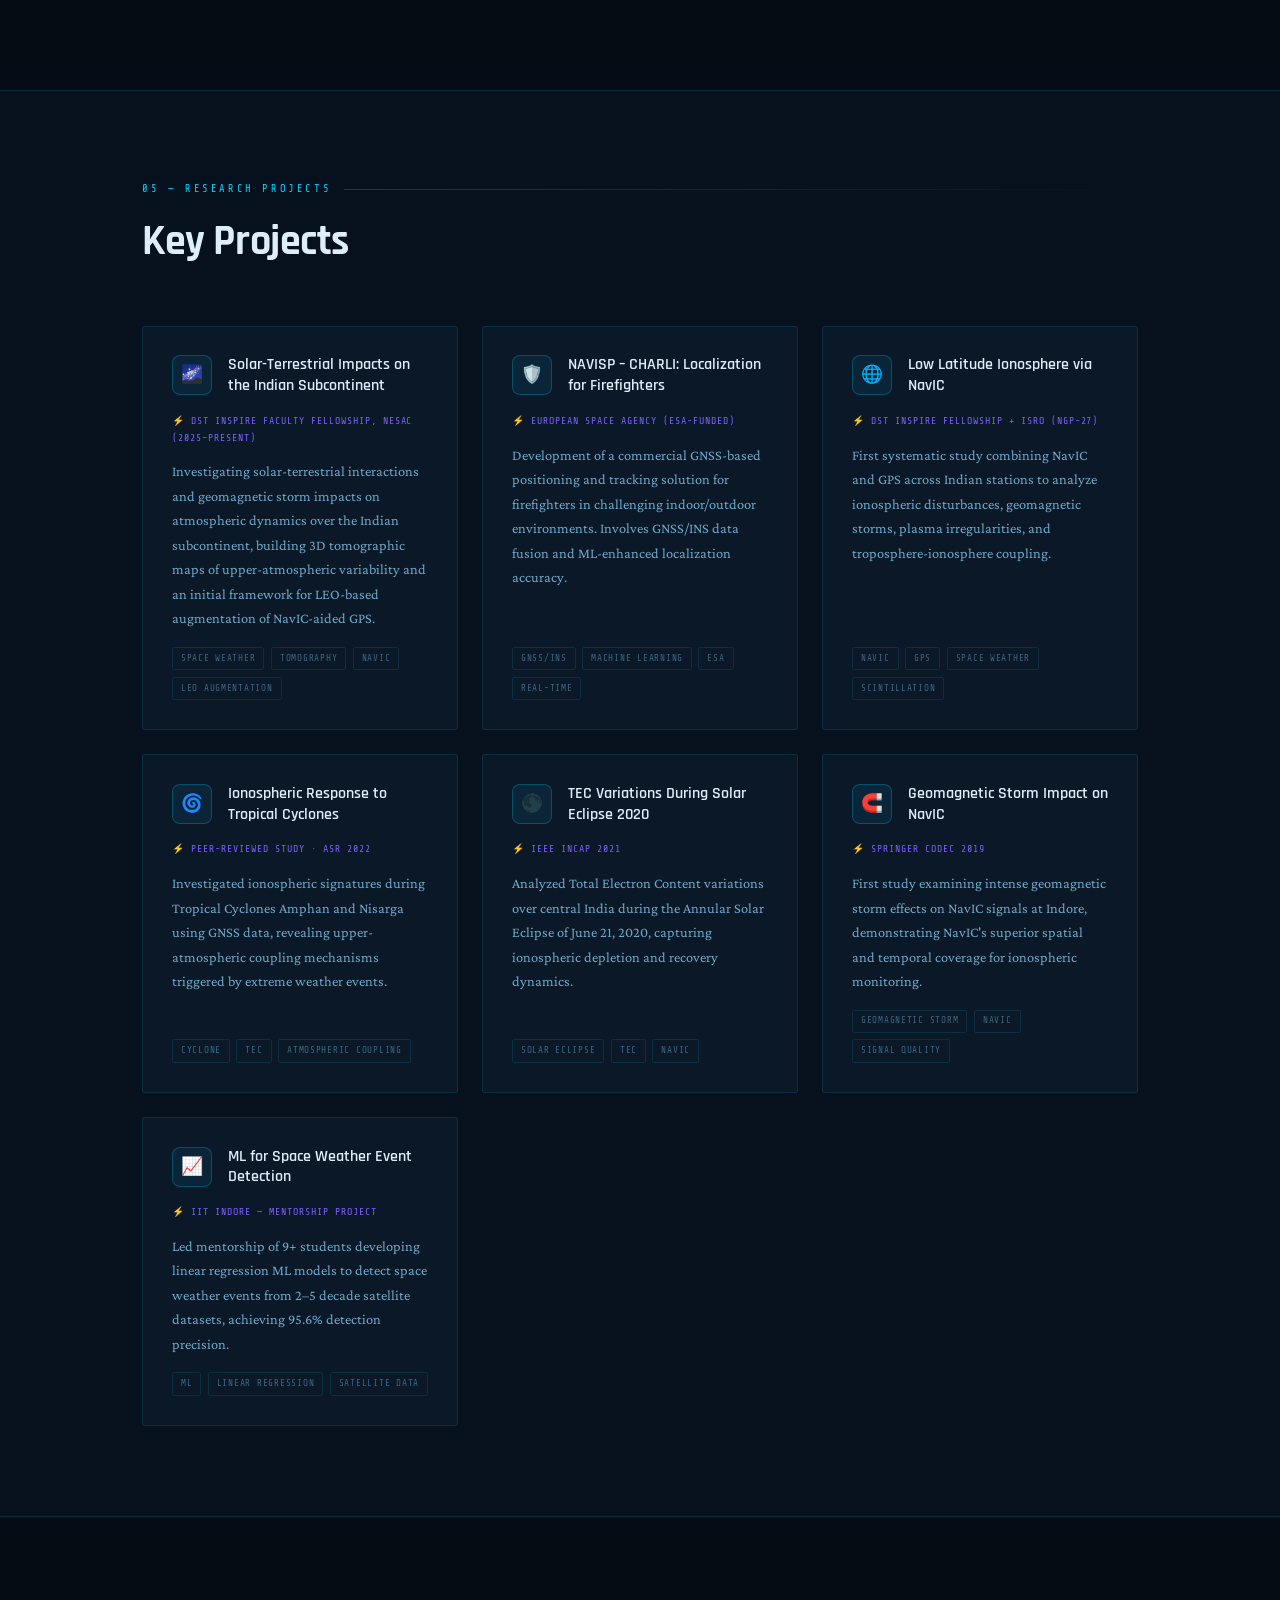
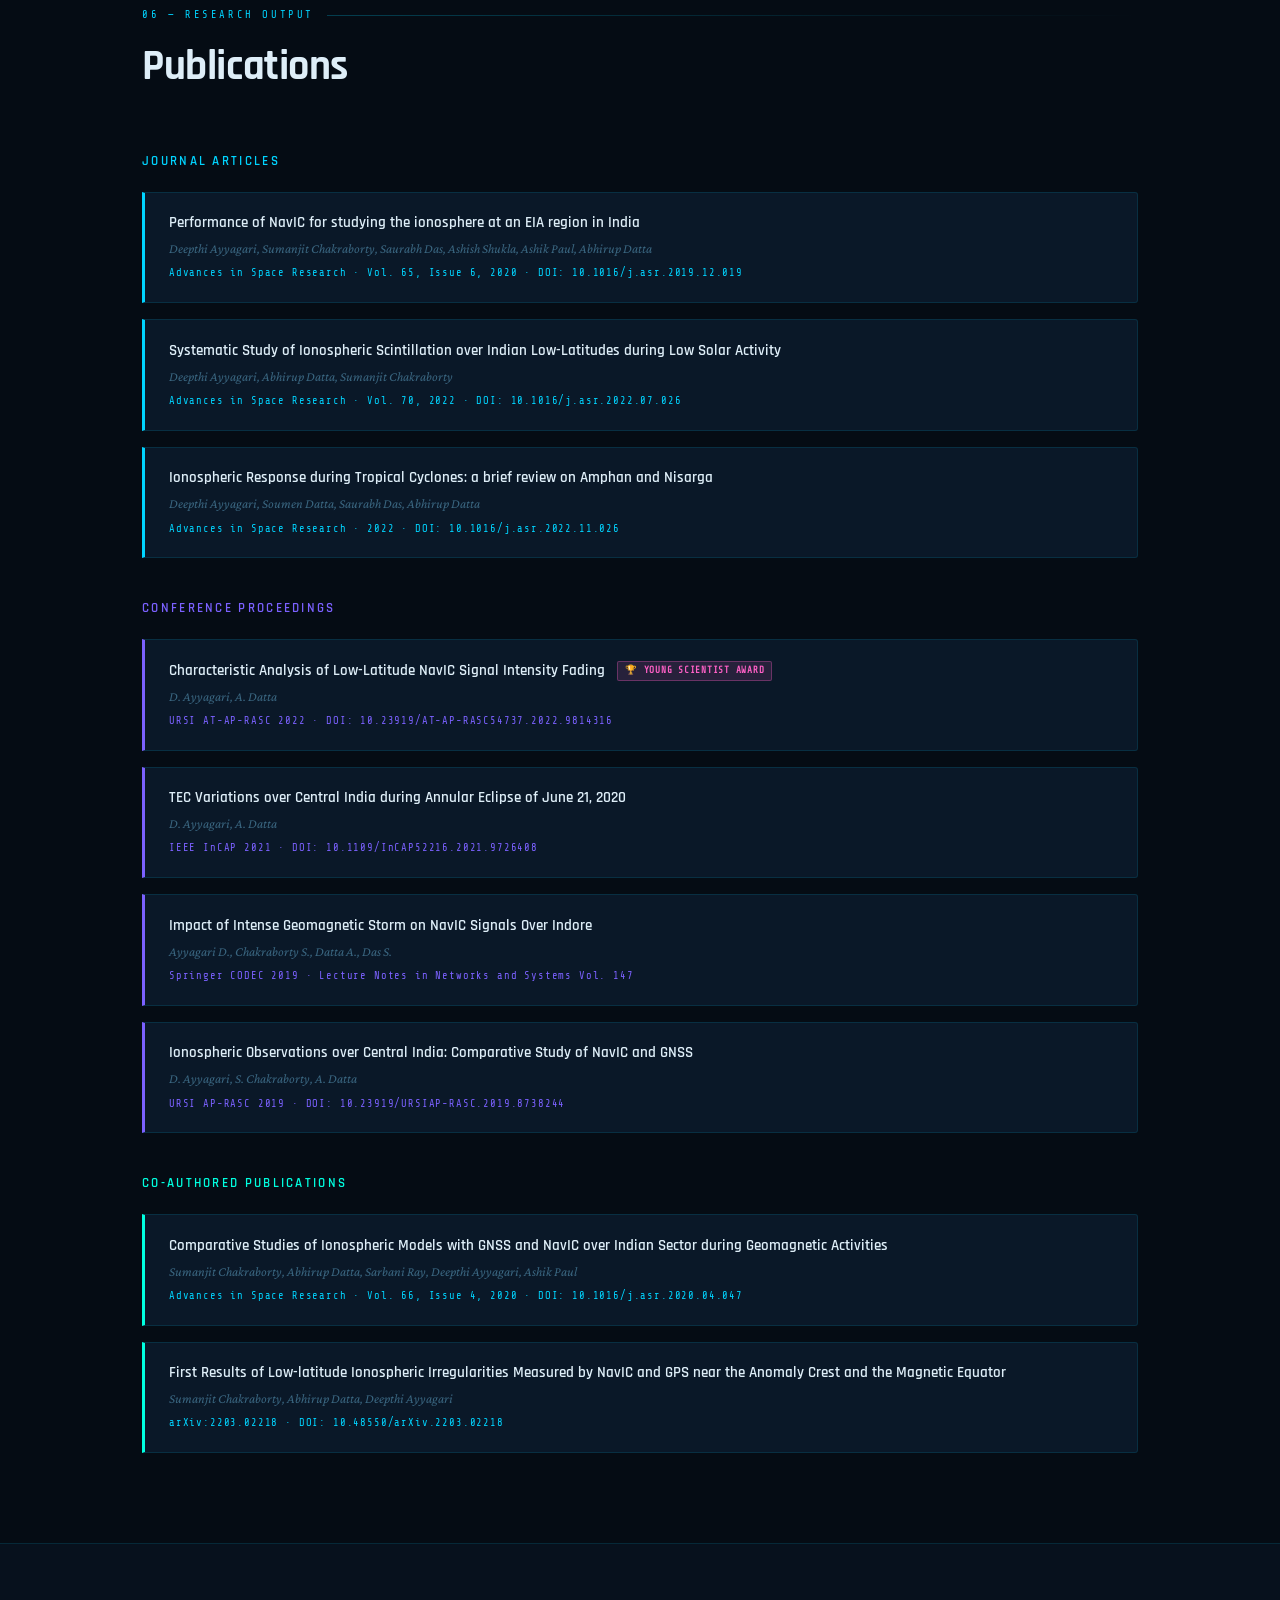
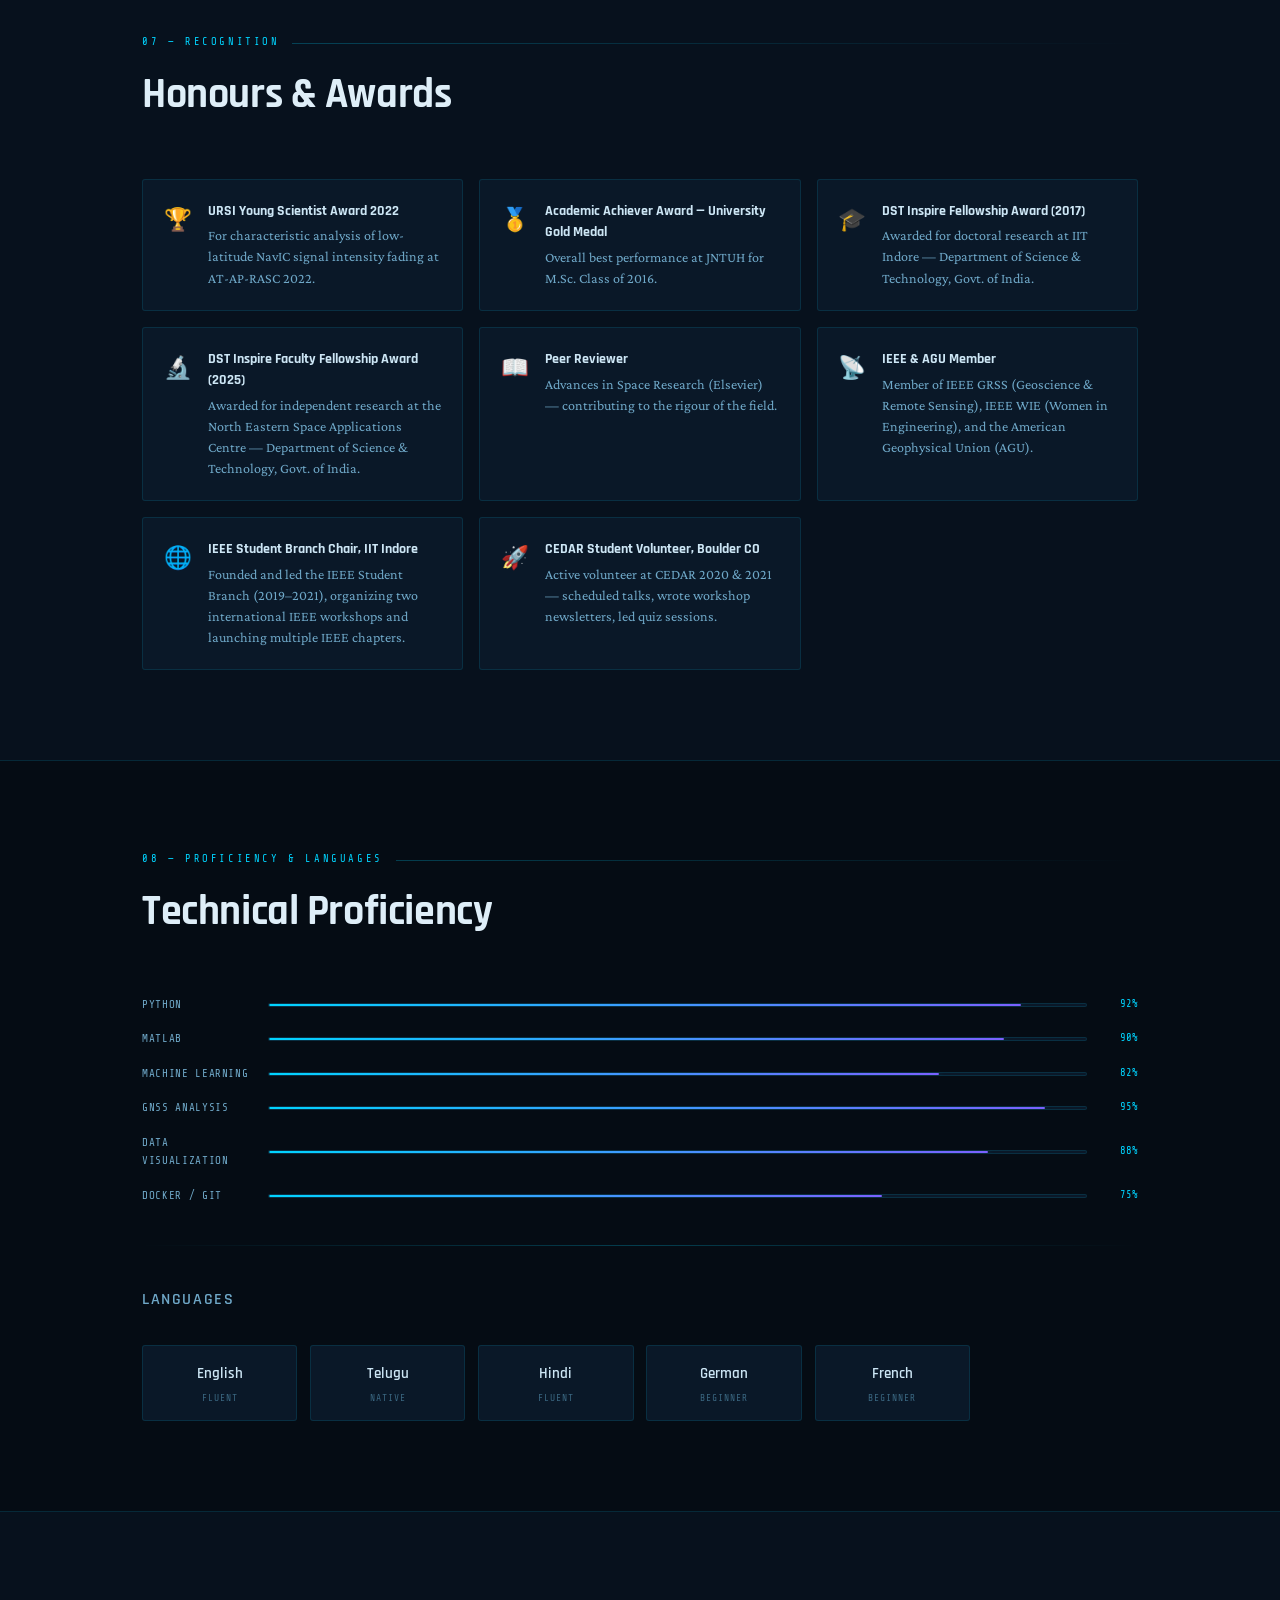
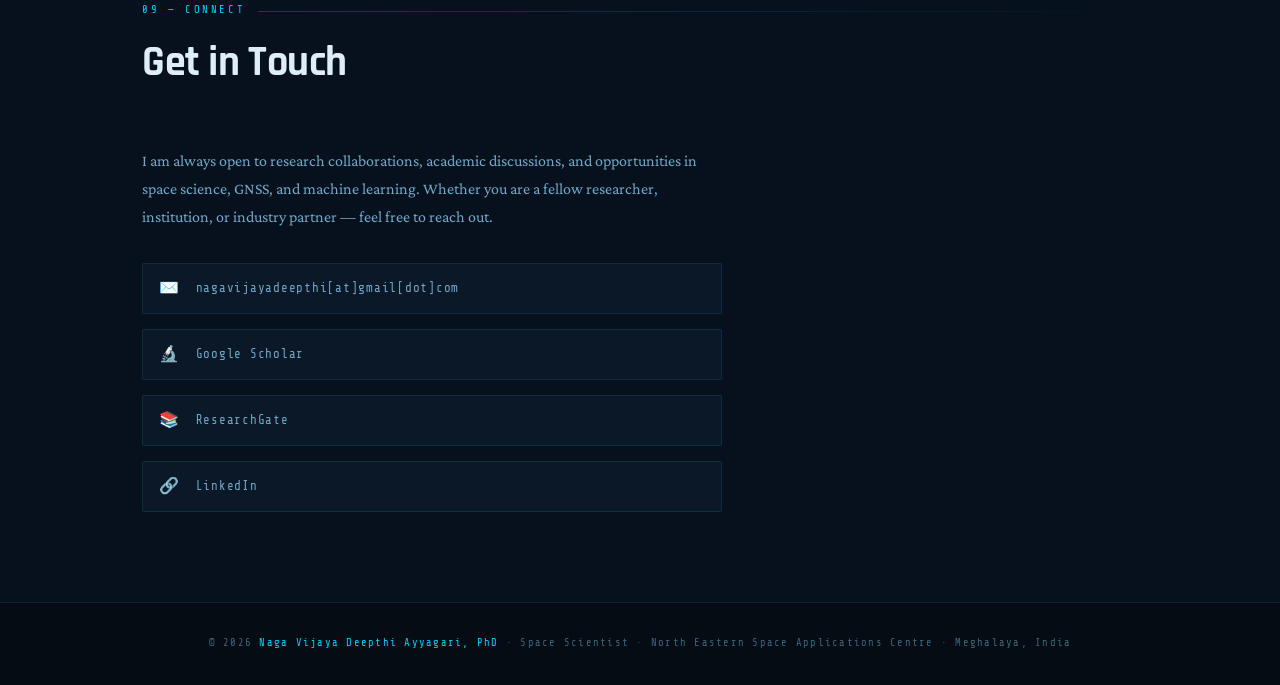
==== commit ceec7b96: "Add files via upload" ====
--- a/index.html
+++ b/index.html
@@ -28,7 +28,7 @@
 <!-- NAV -->
 <nav>
   <div class="container">
-    <a class="nav-logo" href="#hero">NVD<span>.</span>AYYAGARI</a>
+    <a class="nav-logo" href="#hero">Dr. NVD<span> </span>AYYAGARI</a>
     <ul class="nav-links">
       <li><a href="#about">About</a></li>
       <li><a href="#skills">Skills</a></li>
@@ -47,12 +47,12 @@
       <div>
         <div class="hero-tag">Space Scientist · GNSS · Ionosphere</div>
         <h1><span class="glow-name">Naga Vijaya<br>Deepthi Ayyagari</span></h1>
-        <div class="hero-title">Research Scientist · GEOLOC, Université Gustave Eiffel · Nantes, France</div>
+        <div class="hero-title">DST Inspire Faculty Fellow · North Eastern Space Applications Centre · Meghalaya, India</div>
         <p class="hero-bio">Decoding the ionosphere from orbit — bridging satellite data, machine learning, and space weather science to navigate the unexplored frontiers between Earth and space.</p>
         <div class="hero-badges">
           <span class="badge">Ph.D. IIT Indore</span>
           <span class="badge">NavIC · GPS · GNSS</span>
-          <span class="badge">ESA — NAVISP</span>
+          <span class="badge">DST Inspire Faculty Fellow</span>
           <span class="badge">IEEE GRSS Member</span>
           <span class="badge">URSI Young Scientist 2022</span>
         </div>
@@ -88,8 +88,8 @@
     <h2>About Me</h2>
     <div class="about-grid">
       <div class="about-text">
-        <p>I am a space scientist and researcher specializing in ionospheric dynamics, GNSS signal analysis, and machine learning for space weather applications. Currently based in Nantes, France, I work at GEOLOC, Université Gustave Eiffel on an ESA-funded project developing advanced positioning solutions.</p>
-        <p>My doctoral research at IIT Indore focused on studying the low-latitude ionosphere using India's NavIC constellation — one of the first comprehensive investigations combining NavIC and GPS data across Indian geographic locations. My work spans magnetic reconnection, plasma energization, geomagnetic storms, and satellite navigation.</p>
+        <p>I am a space and atmospheric scientist specializing in ionospheric dynamics, GNSS signal analysis, and machine learning for space weather applications. I currently serve as a DST Inspire Faculty Fellow at the North Eastern Space Applications Centre (NESAC), Meghalaya, India, researching solar-terrestrial interactions and their impact on the atmospheric dynamics of the Indian subcontinent.</p>
+        <p>My doctoral research at IIT Indore focused on studying the low-latitude ionosphere using India's NavIC constellation — one of the first comprehensive investigations combining NavIC and GPS data across Indian geographic locations. I later worked as a Research Scientist at GEOLOC, Université Gustave Eiffel in Nantes, France, on an ESA-funded GNSS positioning project for firefighters. My work spans magnetic reconnection, plasma energization, geomagnetic storms, and satellite navigation.</p>
         <p>I am deeply committed to open science, international collaboration, and mentoring the next generation of space scientists. I have led IEEE Student Branch activities and volunteered at CEDAR workshops in Boulder, Colorado.</p>
       </div>
       <div class="stat-grid" id="about-stats"><!-- filled by js/render.js from js/data/about.js --></div>
@@ -208,7 +208,7 @@
 <!-- FOOTER -->
 <footer>
   <div class="container">
-    <p>© 2025 <span>Naga Vijaya Deepthi Ayyagari</span> · Space Scientist · GEOLOC, Université Gustave Eiffel · Nantes, France</p>
+    <p>© 2026 <span>Naga Vijaya Deepthi Ayyagari, PhD</span> · Space Scientist · North Eastern Space Applications Centre · Meghalaya, India</p>
   </div>
 </footer>
 
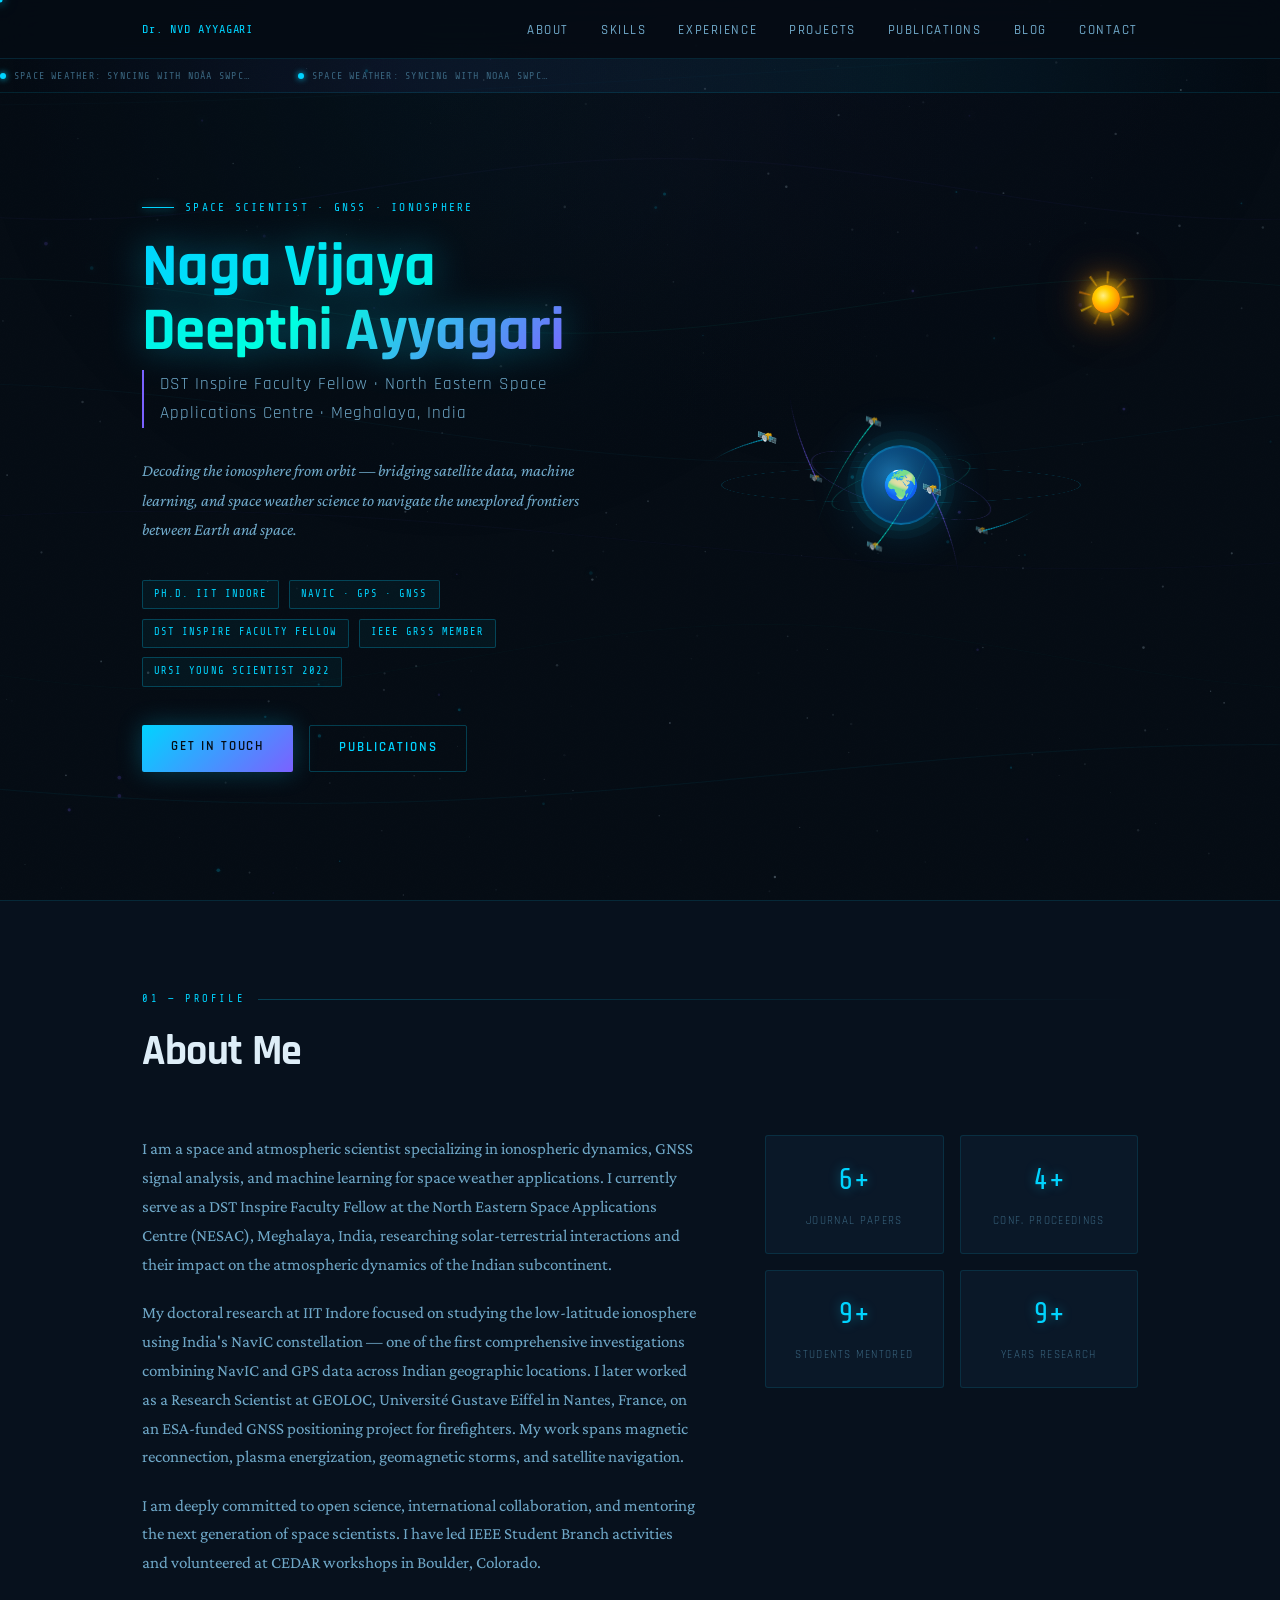
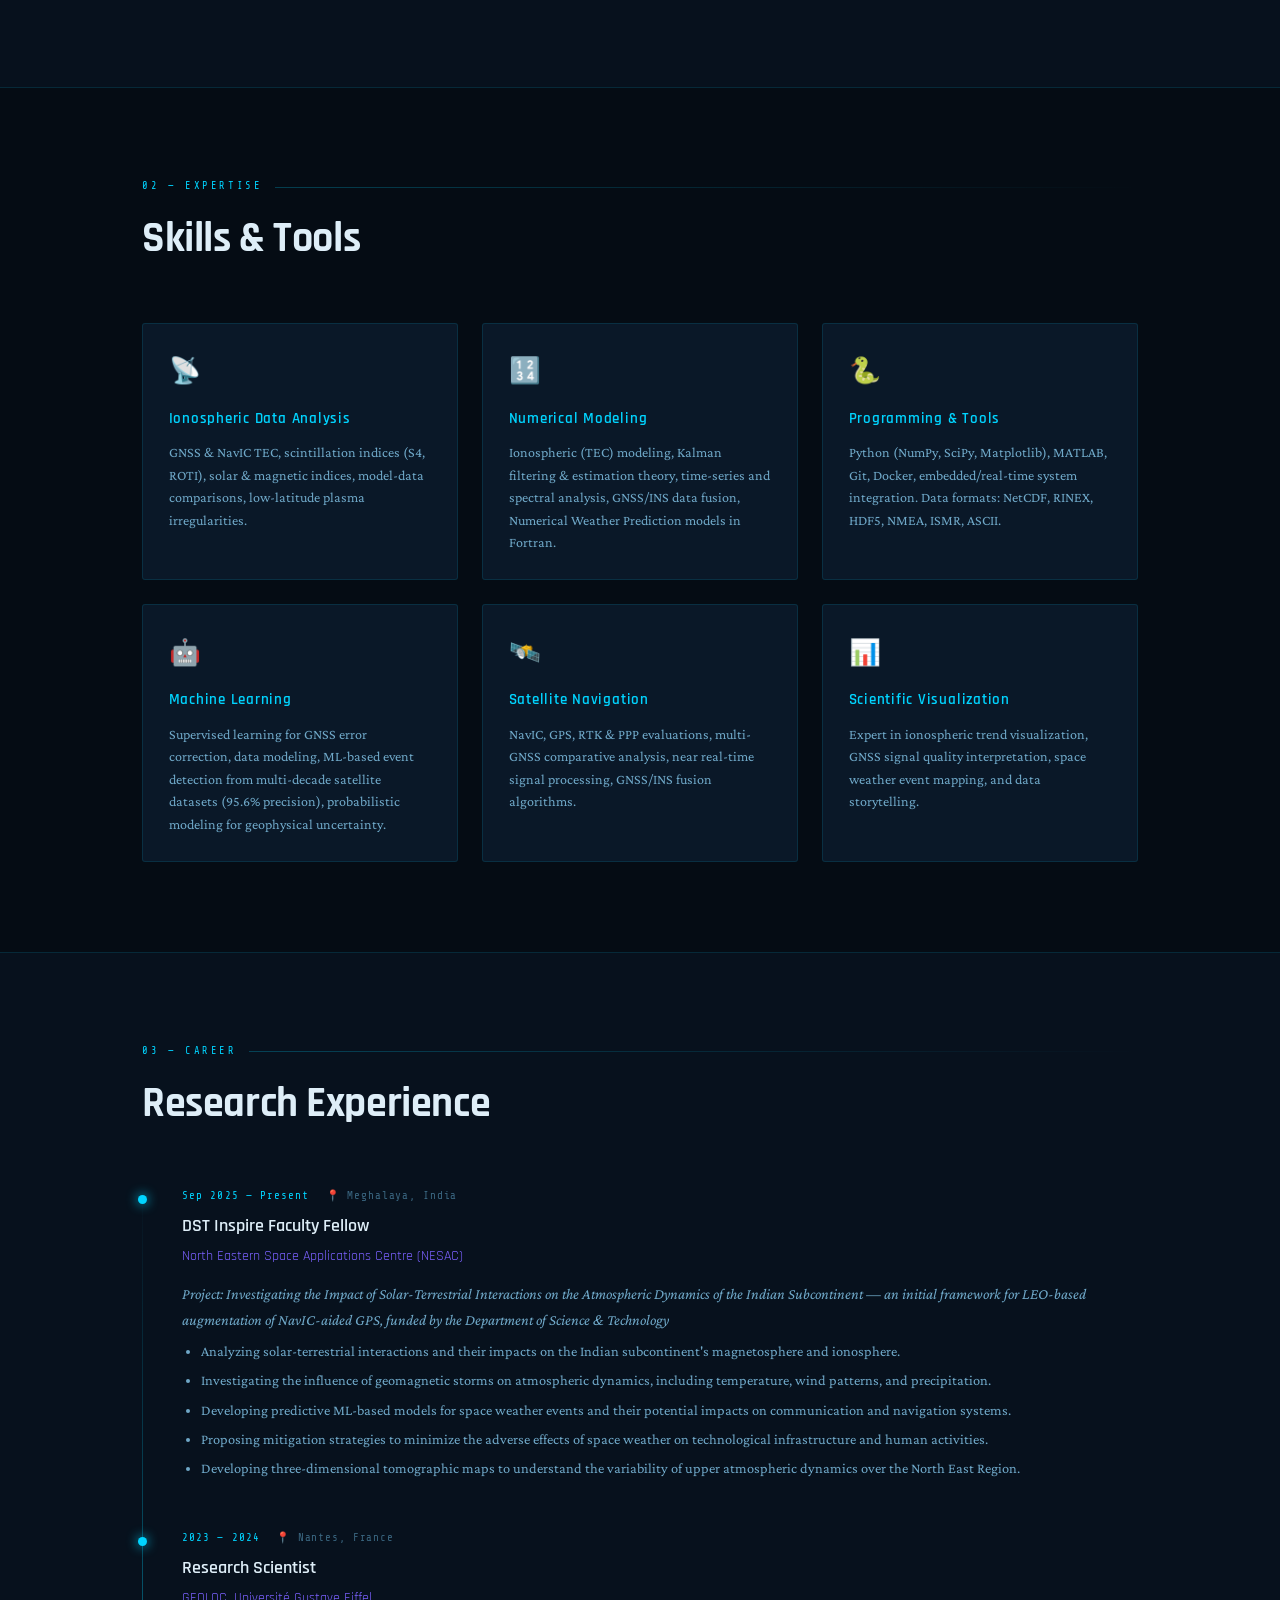
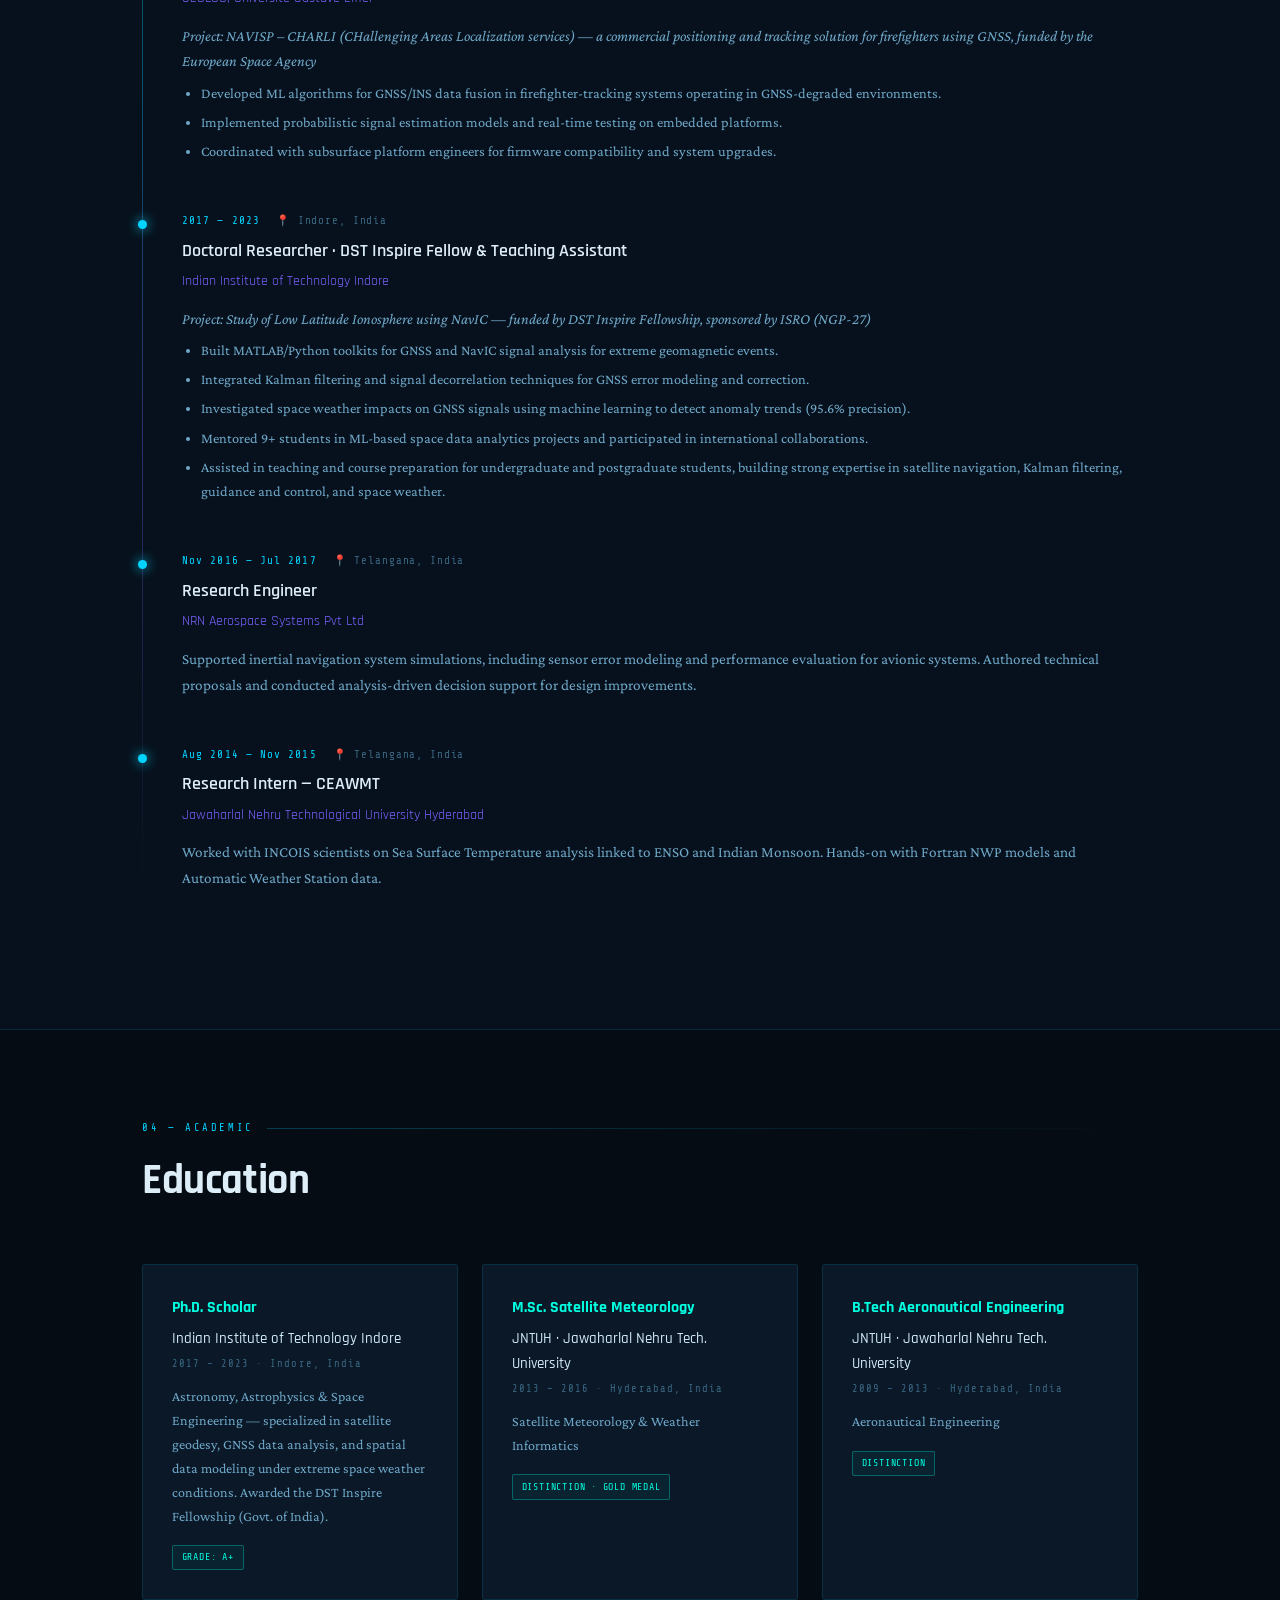
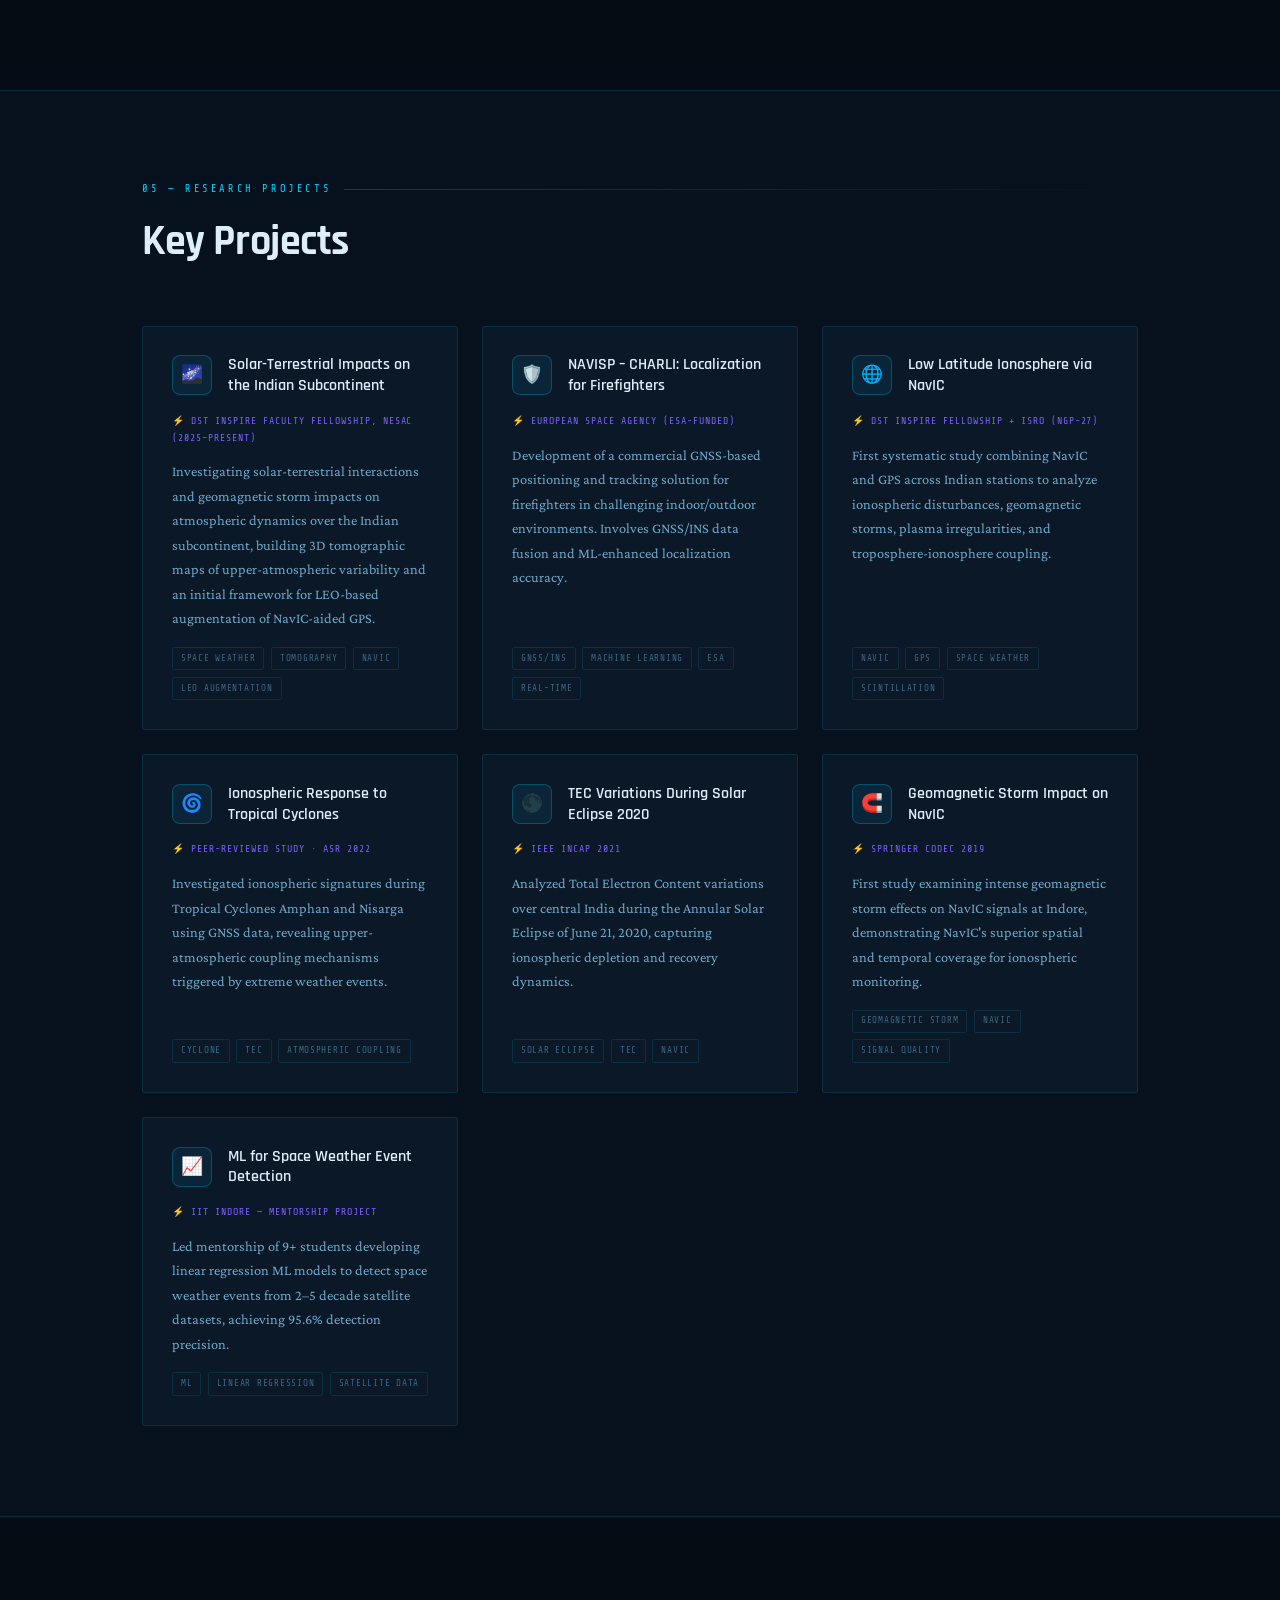
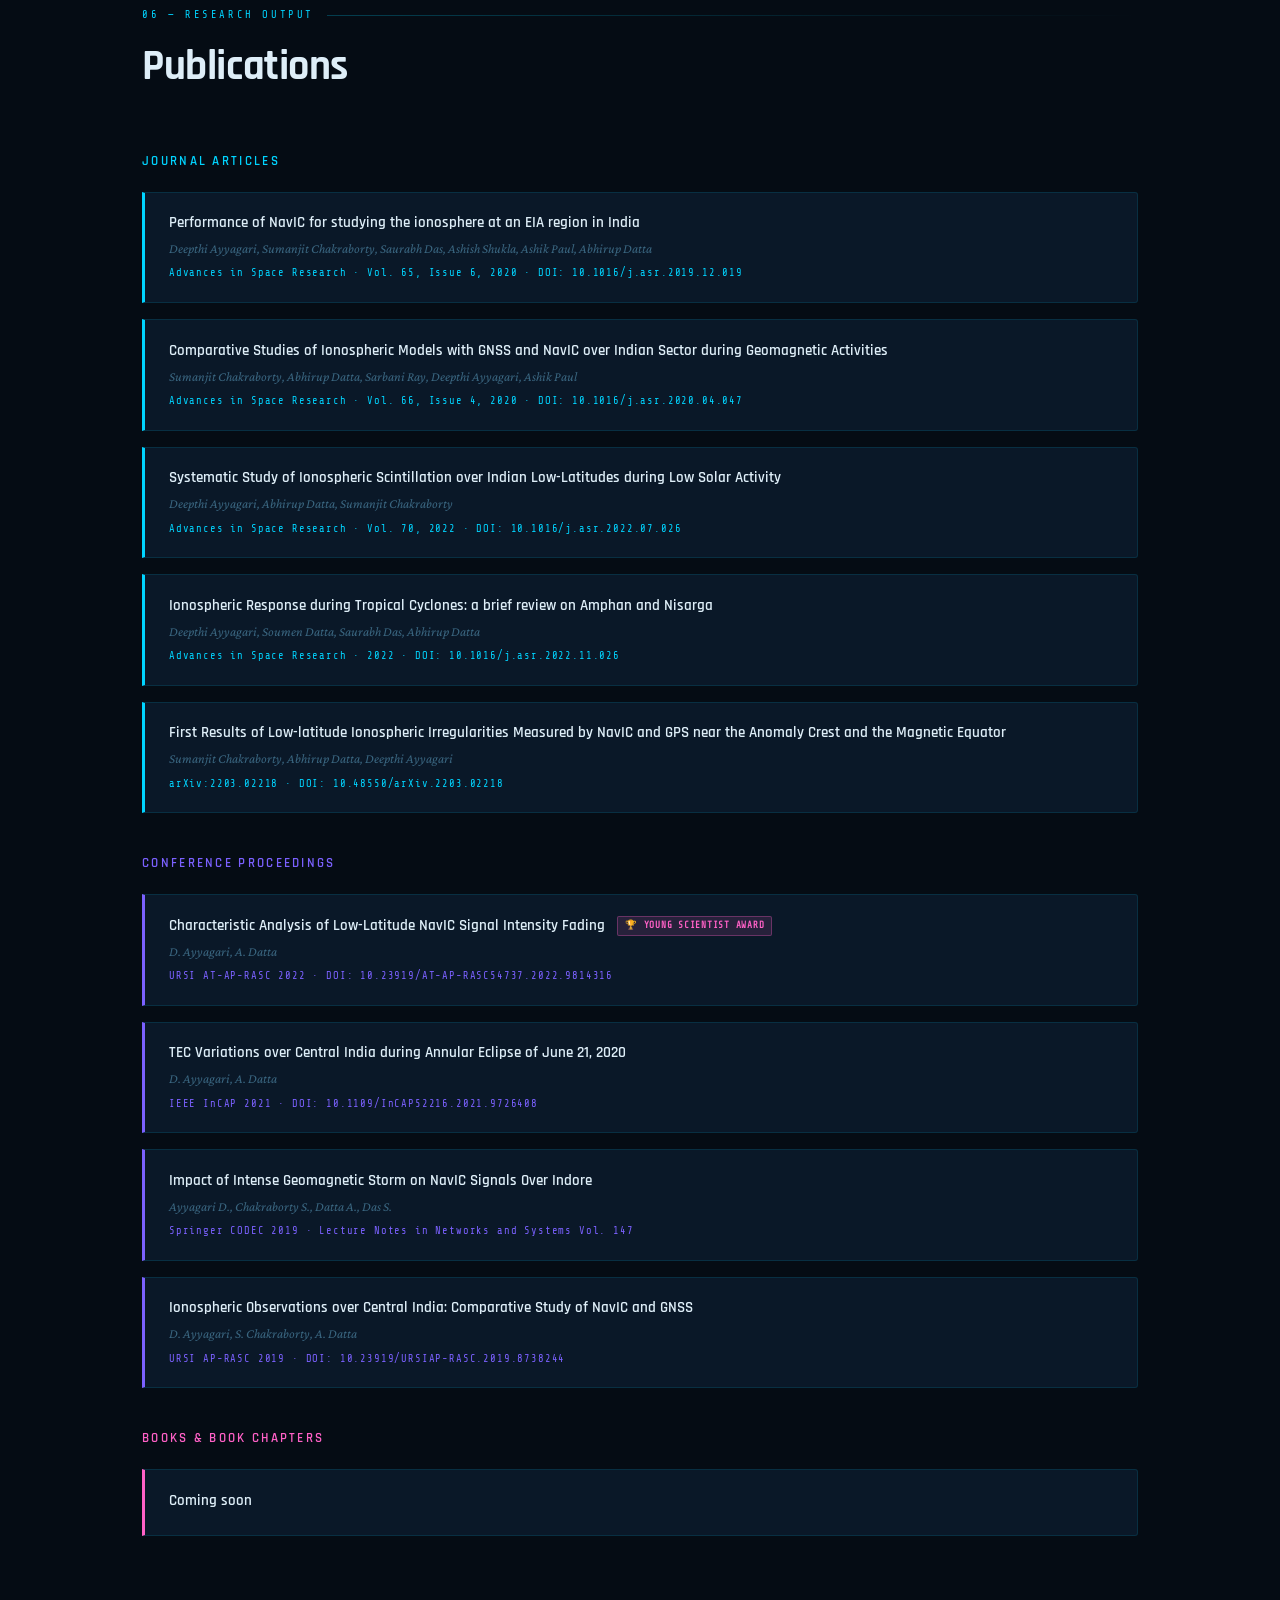
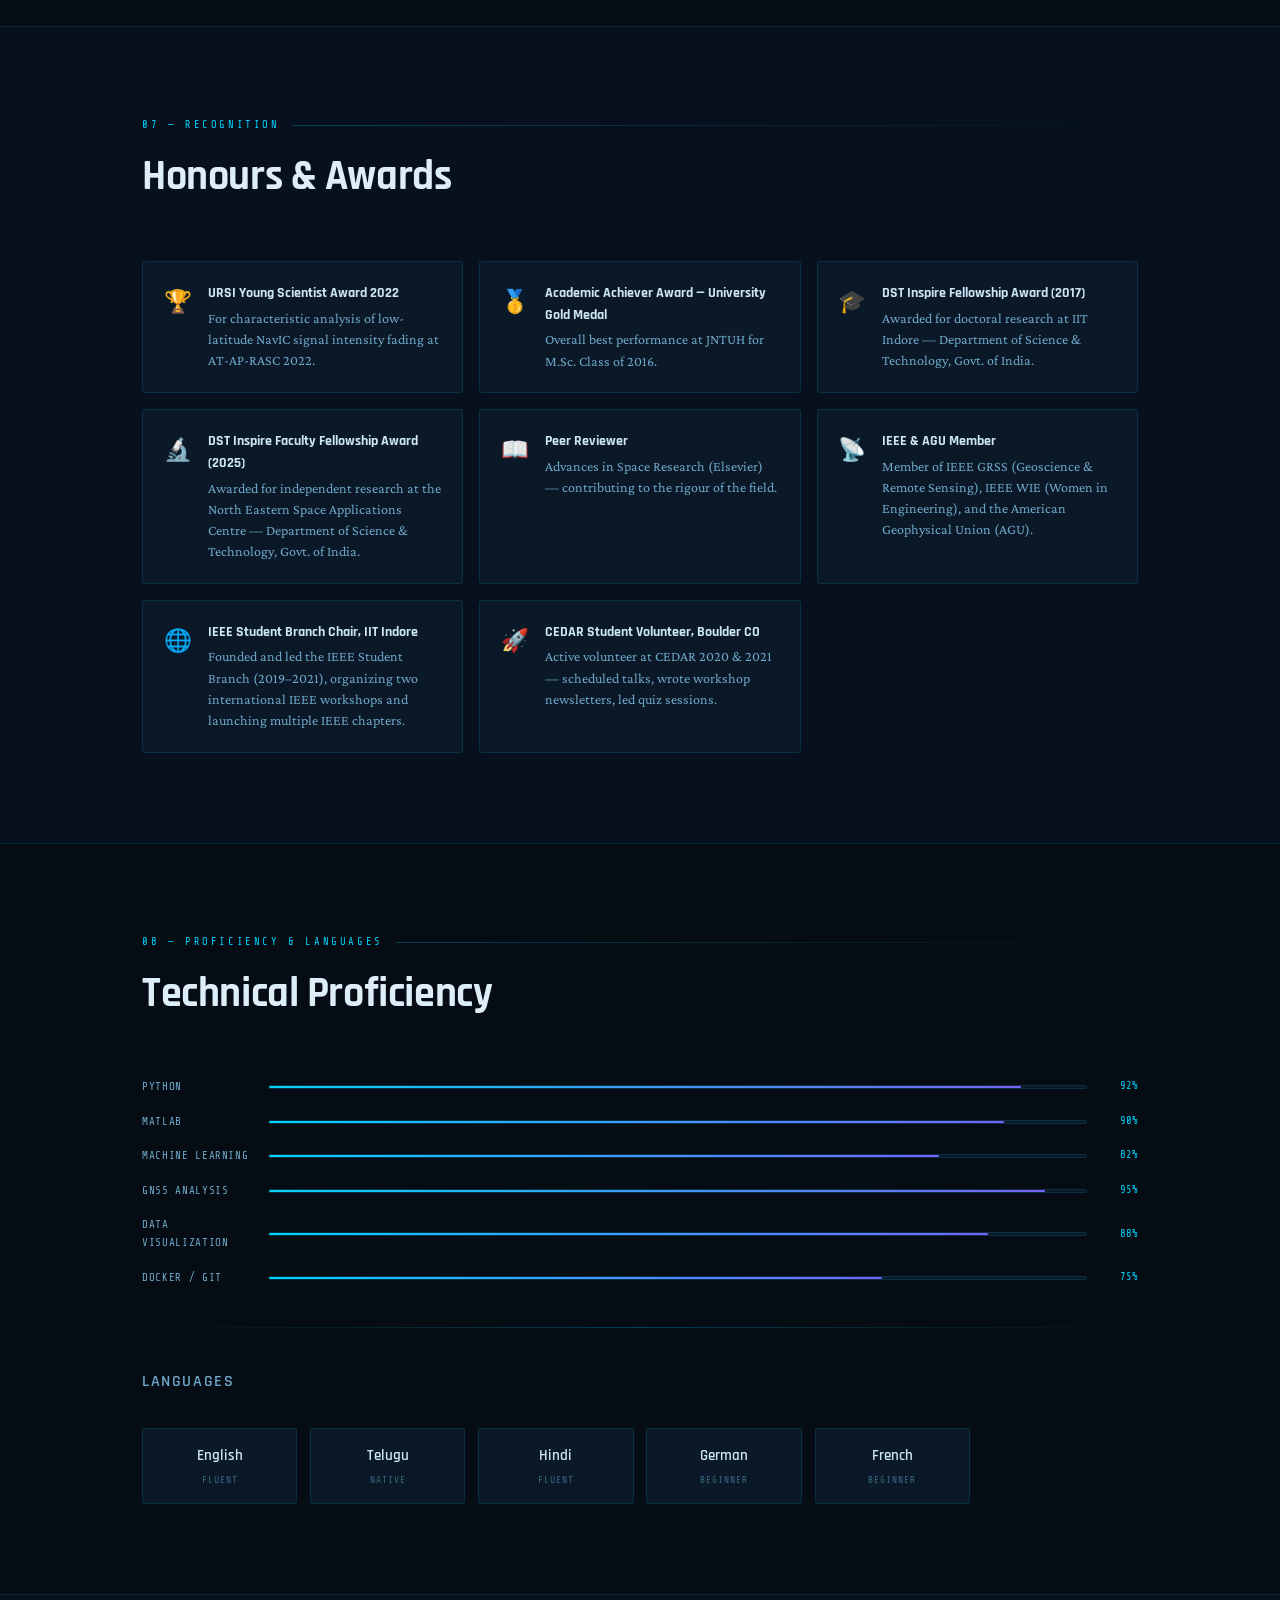
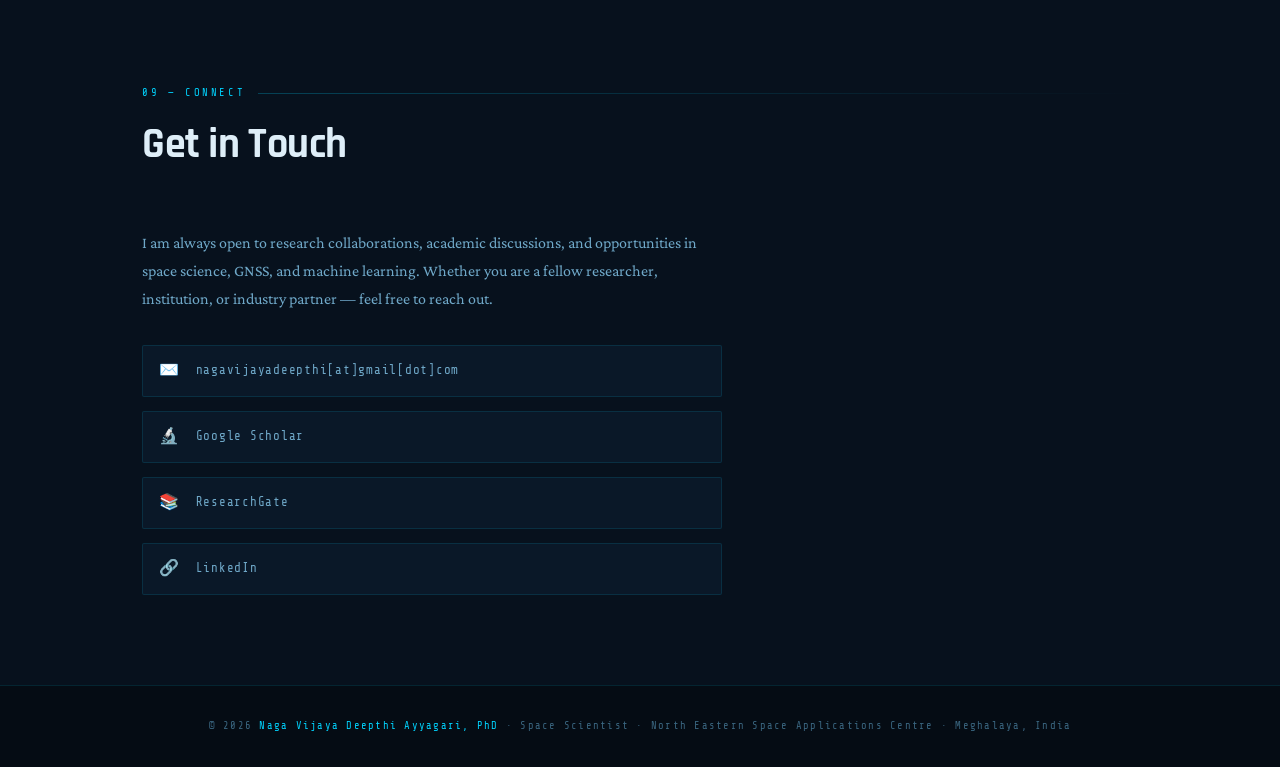
==== commit e1d772e5: "Add files via upload" ====
--- a/index.html
+++ b/index.html
@@ -7,7 +7,7 @@
 <link href="https://fonts.googleapis.com/css2?family=Rajdhani:wght@300;400;500;600;700&family=Share+Tech+Mono&family=Crimson+Pro:ital,wght@0,300;0,400;1,300;1,400&display=swap" rel="stylesheet"/>
 <link rel="stylesheet" href="css/style.css" />
 </head>
-<body>
+<body class="custom-cursor">
 
 <!-- ANIMATED BACKGROUND CANVAS -->
 <canvas id="ionosphere-canvas"></canvas>
@@ -35,6 +35,7 @@
       <li><a href="#experience">Experience</a></li>
       <li><a href="#projects">Projects</a></li>
       <li><a href="#publications">Publications</a></li>
+      <li><a href="blog/index.html">Blog</a></li>
       <li><a href="#contact">Contact</a></li>
     </ul>
   </div>
@@ -150,8 +151,8 @@
     </div>
 
     <div class="pub-group">
-      <h3 class="pub-subhead pub-subhead--coauthored">Co-authored Publications</h3>
-      <div class="pub-list" id="pub-coauthored-list"><!-- filled by js/render.js from js/data/publications.js --></div>
+      <h3 class="pub-subhead pub-subhead--books">Books &amp; Book Chapters</h3>
+      <div class="pub-list" id="pub-bookchapters-list"><!-- filled by js/render.js from js/data/publications.js --></div>
     </div>
   </div>
 </section>
--- a/css/style.css
+++ b/css/style.css
@@ -226,7 +226,10 @@
 .btn-secondary:hover { background: rgba(0,212,255,0.08); border-color: var(--plasma); }
 
 /* ─── CUSTOM CURSOR ─── */
-*, *::before, *::after { cursor: none !important; }
+/* Scoped to pages that actually load cursor.js (the homepage) — an unscoped
+   `cursor: none` would hide the native cursor on any page that includes this
+   stylesheet, even one with no replacement cursor drawn (e.g. the blog). */
+body.custom-cursor *, body.custom-cursor *::before, body.custom-cursor *::after { cursor: none !important; }
 #cursor-outer {
   position: fixed;
   width: 36px; height: 36px;
@@ -755,7 +758,7 @@
 }
 .pub-subhead--journal     { color: var(--plasma); }
 .pub-subhead--conference  { color: var(--aurora); }
-.pub-subhead--coauthored  { color: var(--plasma2); }
+.pub-subhead--books       { color: var(--aurora2); }
 .pub-group { margin-bottom: 2.5rem; }
 .pub-group:last-child { margin-bottom: 0; }
 .pub-item {
@@ -805,8 +808,8 @@
   border-left-color: var(--aurora);
 }
 .conf-pub-item .pub-journal { color: var(--aurora); }
-.coauthored-pub-item {
-  border-left-color: var(--plasma2);
+.bookchapters-pub-item {
+  border-left-color: var(--aurora2);
 }
 
 /* ─── AWARDS ─── */
@@ -954,6 +957,131 @@
 }
 footer span { color: var(--plasma); }
 
+/* ─── BLOG ─── */
+/* Shared by blog/index.html and blog/posts/*.html — those pages reuse .container,
+   .section-label, and h2 from the rest of the site, so only the blog-specific
+   pieces (cards, post header/body, photo patterns) are defined here. */
+
+/* clears the fixed nav on pages that don't have the hero's own top padding */
+.page-intro { padding-top: 150px; }
+
+.blog-grid {
+  display: grid;
+  grid-template-columns: repeat(auto-fill, minmax(300px, 1fr));
+  gap: 1.5rem;
+}
+.blog-card {
+  background: var(--bg3);
+  border: 1px solid var(--border);
+  border-radius: 3px;
+  overflow: hidden;
+  display: flex;
+  flex-direction: column;
+  text-decoration: none;
+  color: inherit;
+  transition: border-color 0.25s, box-shadow 0.25s, transform 0.25s;
+}
+.blog-card:hover { border-color: rgba(0,212,255,0.35); box-shadow: 0 0 30px var(--glow); transform: translateY(-3px); }
+.blog-card-cover { aspect-ratio: 16/9; background: var(--bg2); }
+.blog-card-cover img { width: 100%; height: 100%; object-fit: cover; display: block; }
+.blog-card-cover.placeholder {
+  display: flex;
+  align-items: center;
+  justify-content: center;
+  background: linear-gradient(135deg, rgba(0,212,255,0.08), rgba(123,97,255,0.08));
+  color: var(--text3);
+  font-family: var(--mono);
+  font-size: 0.65rem;
+  letter-spacing: 0.08em;
+  text-transform: uppercase;
+  text-align: center;
+  padding: 1rem;
+}
+.blog-card-body { padding: 1.4rem; display: flex; flex-direction: column; flex: 1; }
+.blog-card-date { font-family: var(--mono); font-size: 0.65rem; color: var(--plasma); letter-spacing: 0.1em; margin-bottom: 0.5rem; }
+.blog-card h3 { font-size: 1rem; line-height: 1.35; color: #deeef8; margin-bottom: 0.6rem; }
+.blog-card-excerpt { font-size: 0.88rem; color: var(--text2); flex: 1; margin-bottom: 1rem; }
+.blog-card-tags { display: flex; flex-wrap: wrap; gap: 0.4rem; }
+.blog-tag {
+  font-family: var(--mono);
+  font-size: 0.58rem;
+  padding: 0.18rem 0.5rem;
+  border: 1px solid var(--border);
+  color: var(--text3);
+  border-radius: 2px;
+  letter-spacing: 0.08em;
+  text-transform: uppercase;
+}
+
+/* individual post pages */
+.back-link {
+  display: inline-flex;
+  align-items: center;
+  gap: 0.5rem;
+  font-family: var(--mono);
+  font-size: 0.75rem;
+  letter-spacing: 0.08em;
+  color: var(--text2);
+  text-decoration: none;
+  margin-bottom: 2rem;
+  transition: color 0.2s;
+}
+.back-link:hover { color: var(--plasma); }
+.post-header { margin-bottom: 2.5rem; }
+.post-cover { width: 100%; max-height: 420px; object-fit: cover; border-radius: 4px; margin-bottom: 2rem; display: block; }
+.post-cover-placeholder {
+  width: 100%;
+  aspect-ratio: 21/9;
+  background: linear-gradient(135deg, rgba(0,212,255,0.08), rgba(123,97,255,0.1));
+  border: 1px dashed var(--border2);
+  border-radius: 4px;
+  display: flex;
+  align-items: center;
+  justify-content: center;
+  color: var(--text3);
+  font-family: var(--mono);
+  font-size: 0.7rem;
+  letter-spacing: 0.08em;
+  text-align: center;
+  margin-bottom: 2rem;
+}
+.post-title { font-family: var(--head); font-size: clamp(1.8rem, 4vw, 2.6rem); font-weight: 700; color: #e8f6ff; margin-bottom: 0.8rem; }
+.post-meta { display: flex; align-items: center; gap: 1rem; flex-wrap: wrap; margin-bottom: 1rem; }
+.post-date { font-family: var(--mono); font-size: 0.7rem; color: var(--plasma); letter-spacing: 0.1em; }
+.post-tags { display: flex; flex-wrap: wrap; gap: 0.4rem; }
+.post-body { max-width: 720px; }
+.post-body p { color: var(--text2); margin-bottom: 1.4rem; font-size: 1.05rem; }
+.post-body h2, .post-body h3 { color: #deeef8; margin: 2rem 0 1rem; }
+.post-body code {
+  font-family: var(--mono);
+  font-size: 0.85em;
+  background: var(--bg3);
+  border: 1px solid var(--border);
+  padding: 0.1em 0.4em;
+  border-radius: 3px;
+  color: var(--plasma2);
+}
+.post-photo { width: 100%; border-radius: 4px; display: block; margin: 0.5rem 0; }
+.post-photo-caption { font-family: var(--mono); font-size: 0.7rem; color: var(--text3); text-align: center; margin: -0.7rem 0 1.5rem; }
+.post-photo-placeholder {
+  width: 100%;
+  aspect-ratio: 16/9;
+  background: linear-gradient(135deg, rgba(0,212,255,0.06), rgba(123,97,255,0.08));
+  border: 1px dashed var(--border2);
+  border-radius: 4px;
+  display: flex;
+  align-items: center;
+  justify-content: center;
+  color: var(--text3);
+  font-family: var(--mono);
+  font-size: 0.7rem;
+  text-align: center;
+  padding: 2rem;
+  margin: 0.5rem 0 1.5rem;
+}
+.post-photo-grid { display: grid; grid-template-columns: 1fr 1fr; gap: 1rem; margin: 0.5rem 0 1.5rem; }
+@media (max-width: 600px) { .post-photo-grid { grid-template-columns: 1fr; } }
+
 /* ─── UTILITY ─── */
 .divider { width: 100%; height: 1px; background: linear-gradient(90deg, transparent, var(--border2), transparent); margin: 2rem 0; }
 .tag-aurora { color: var(--aurora); }
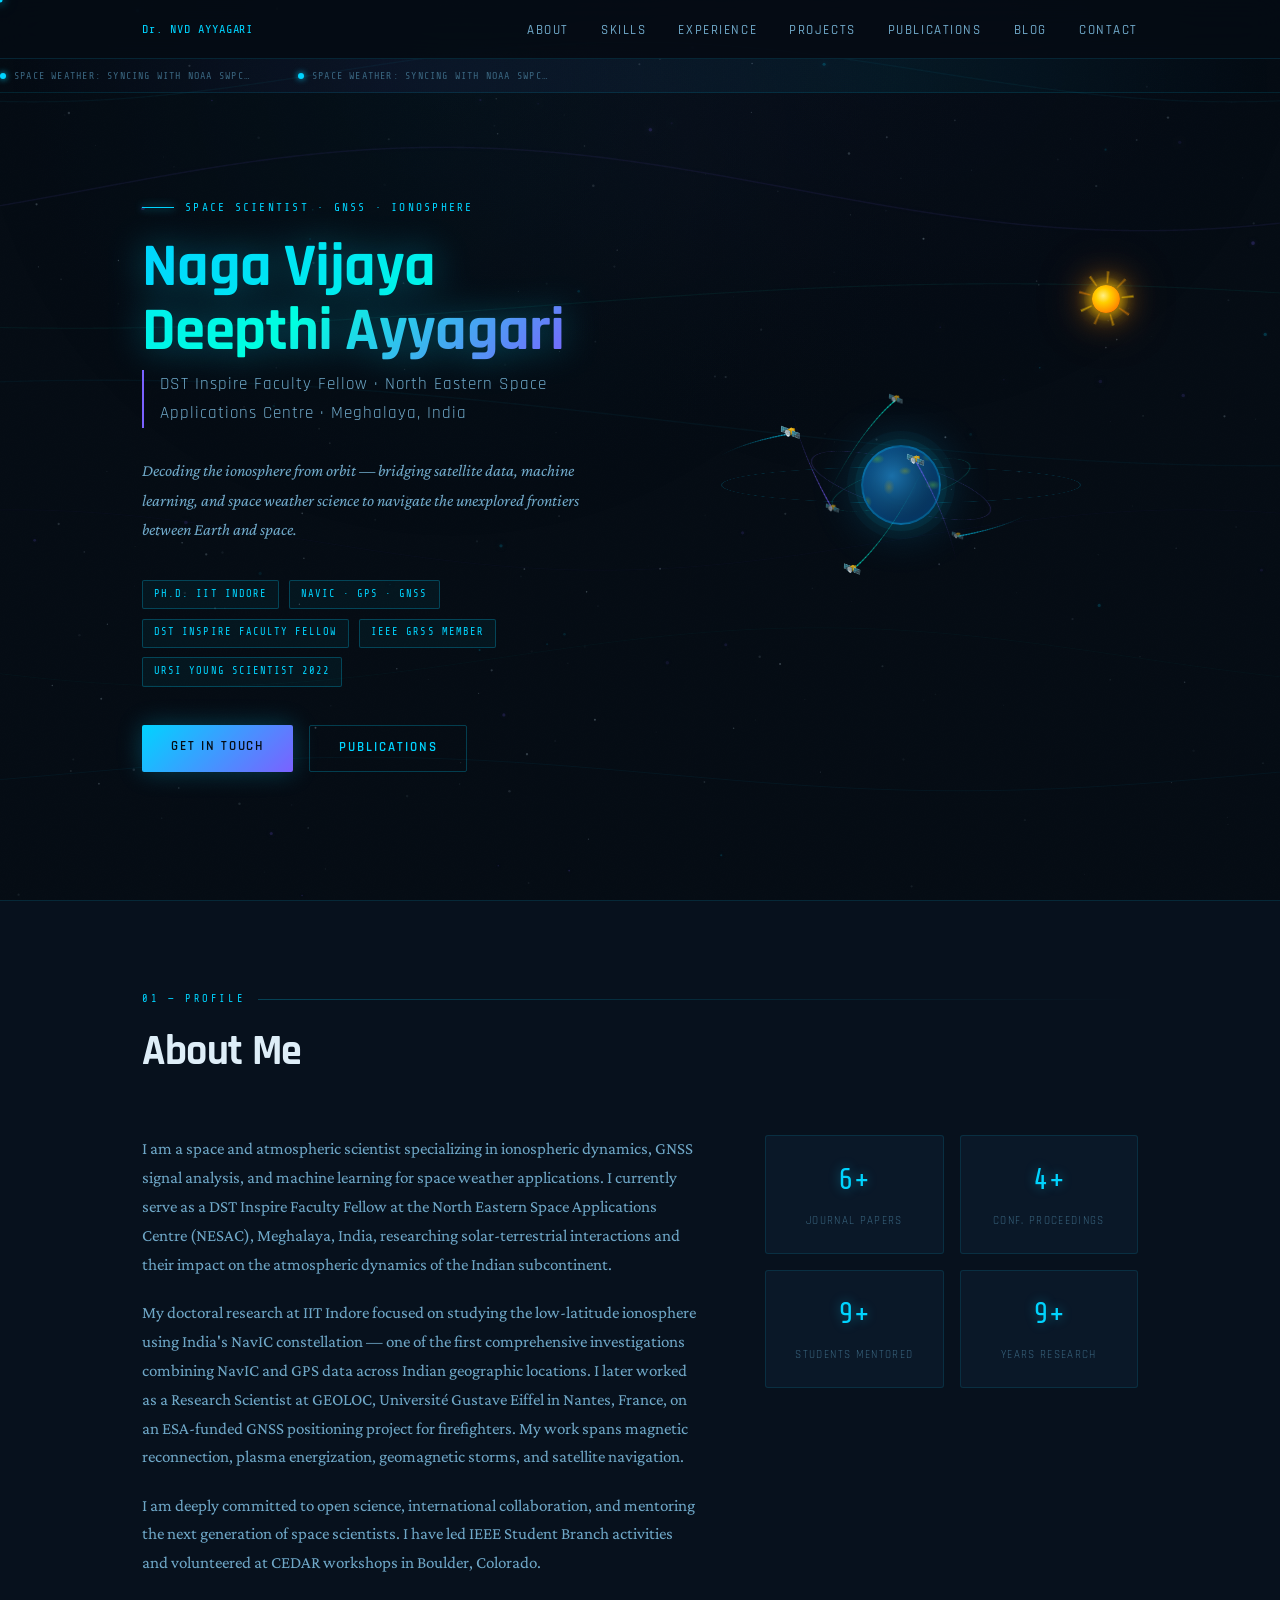
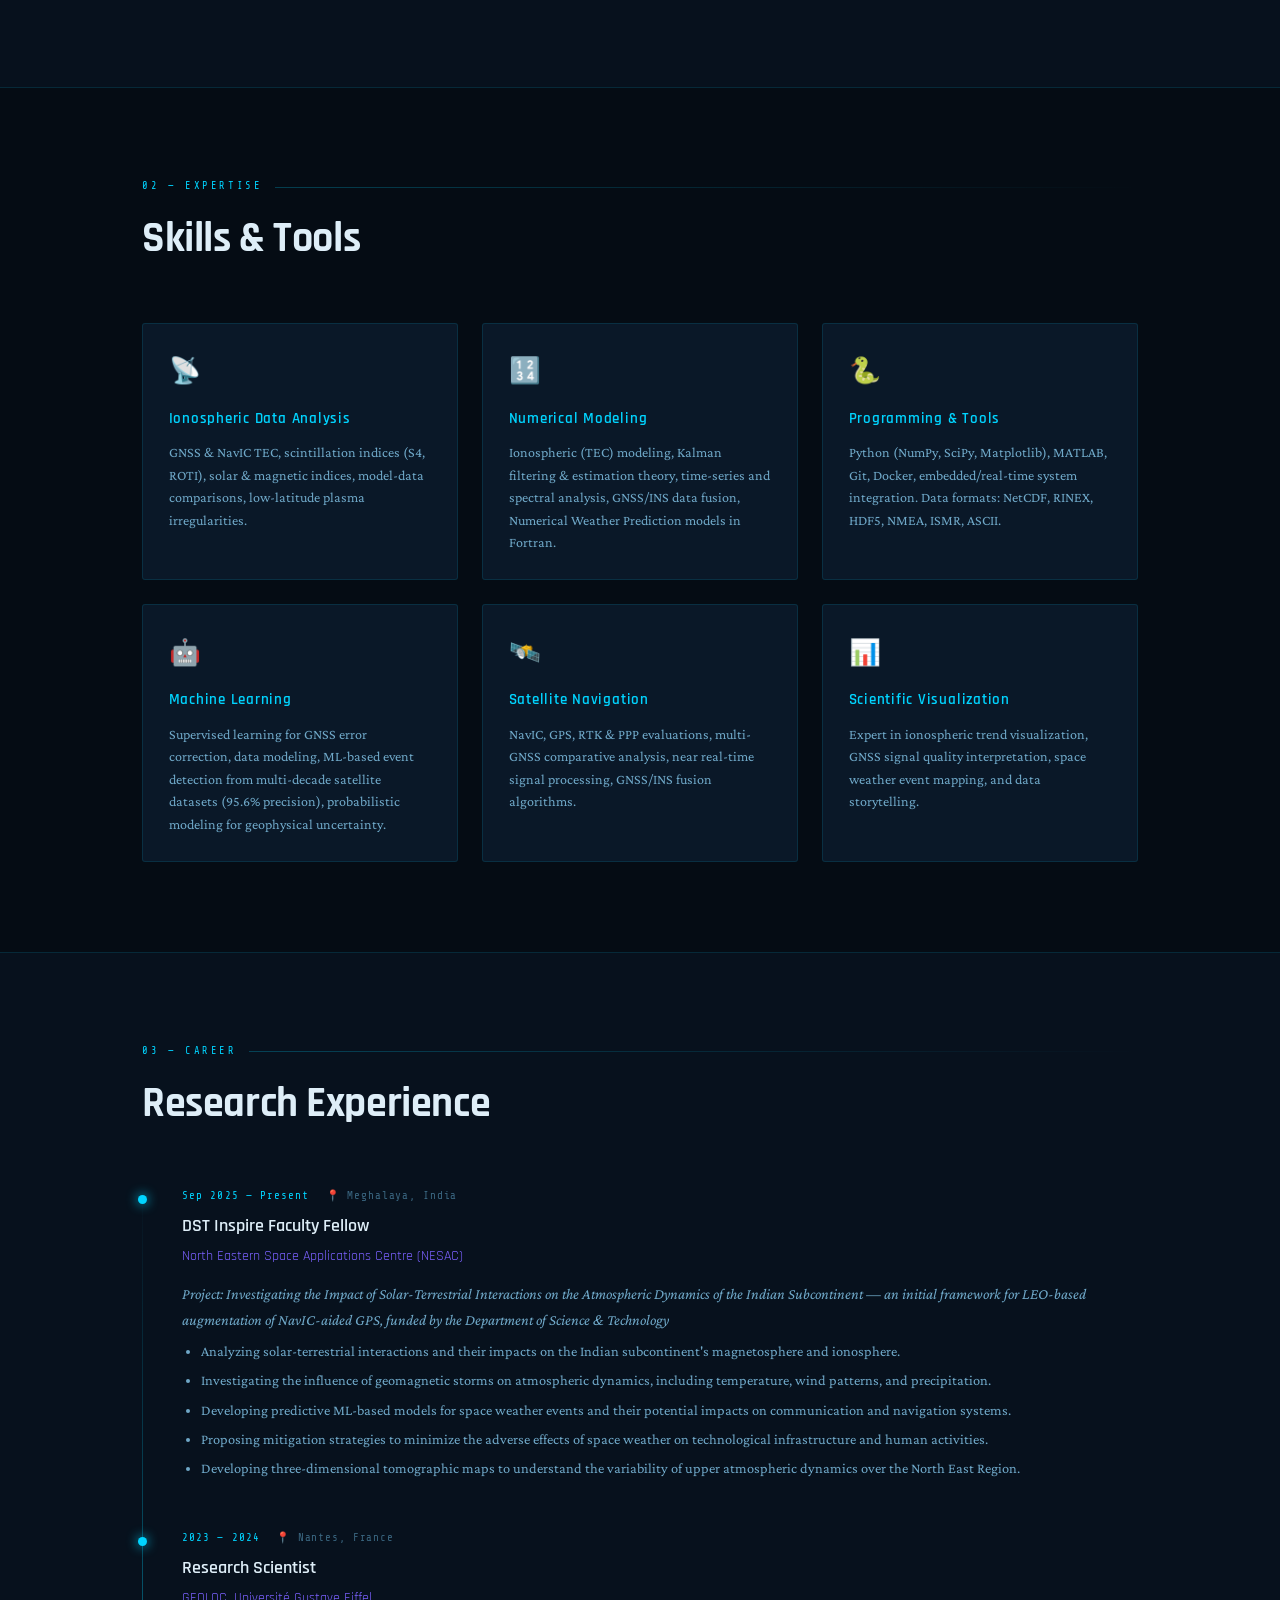
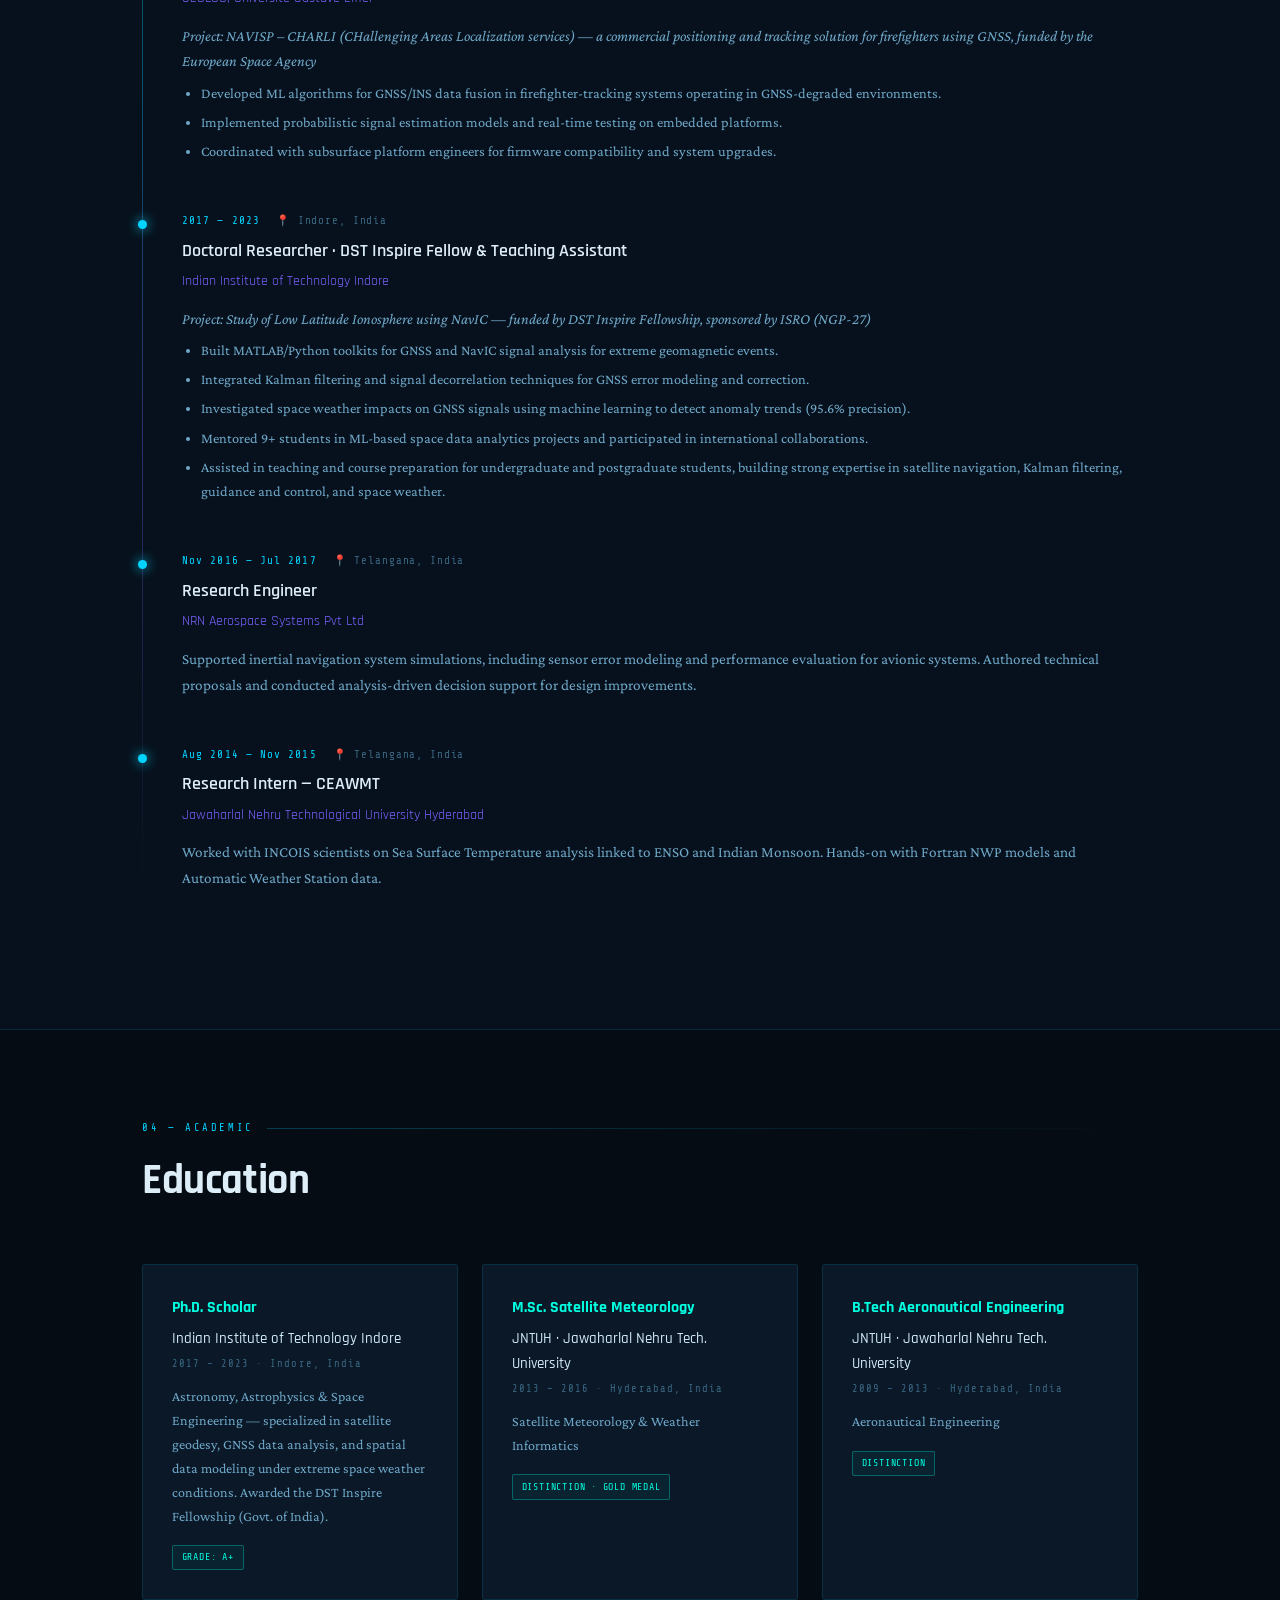
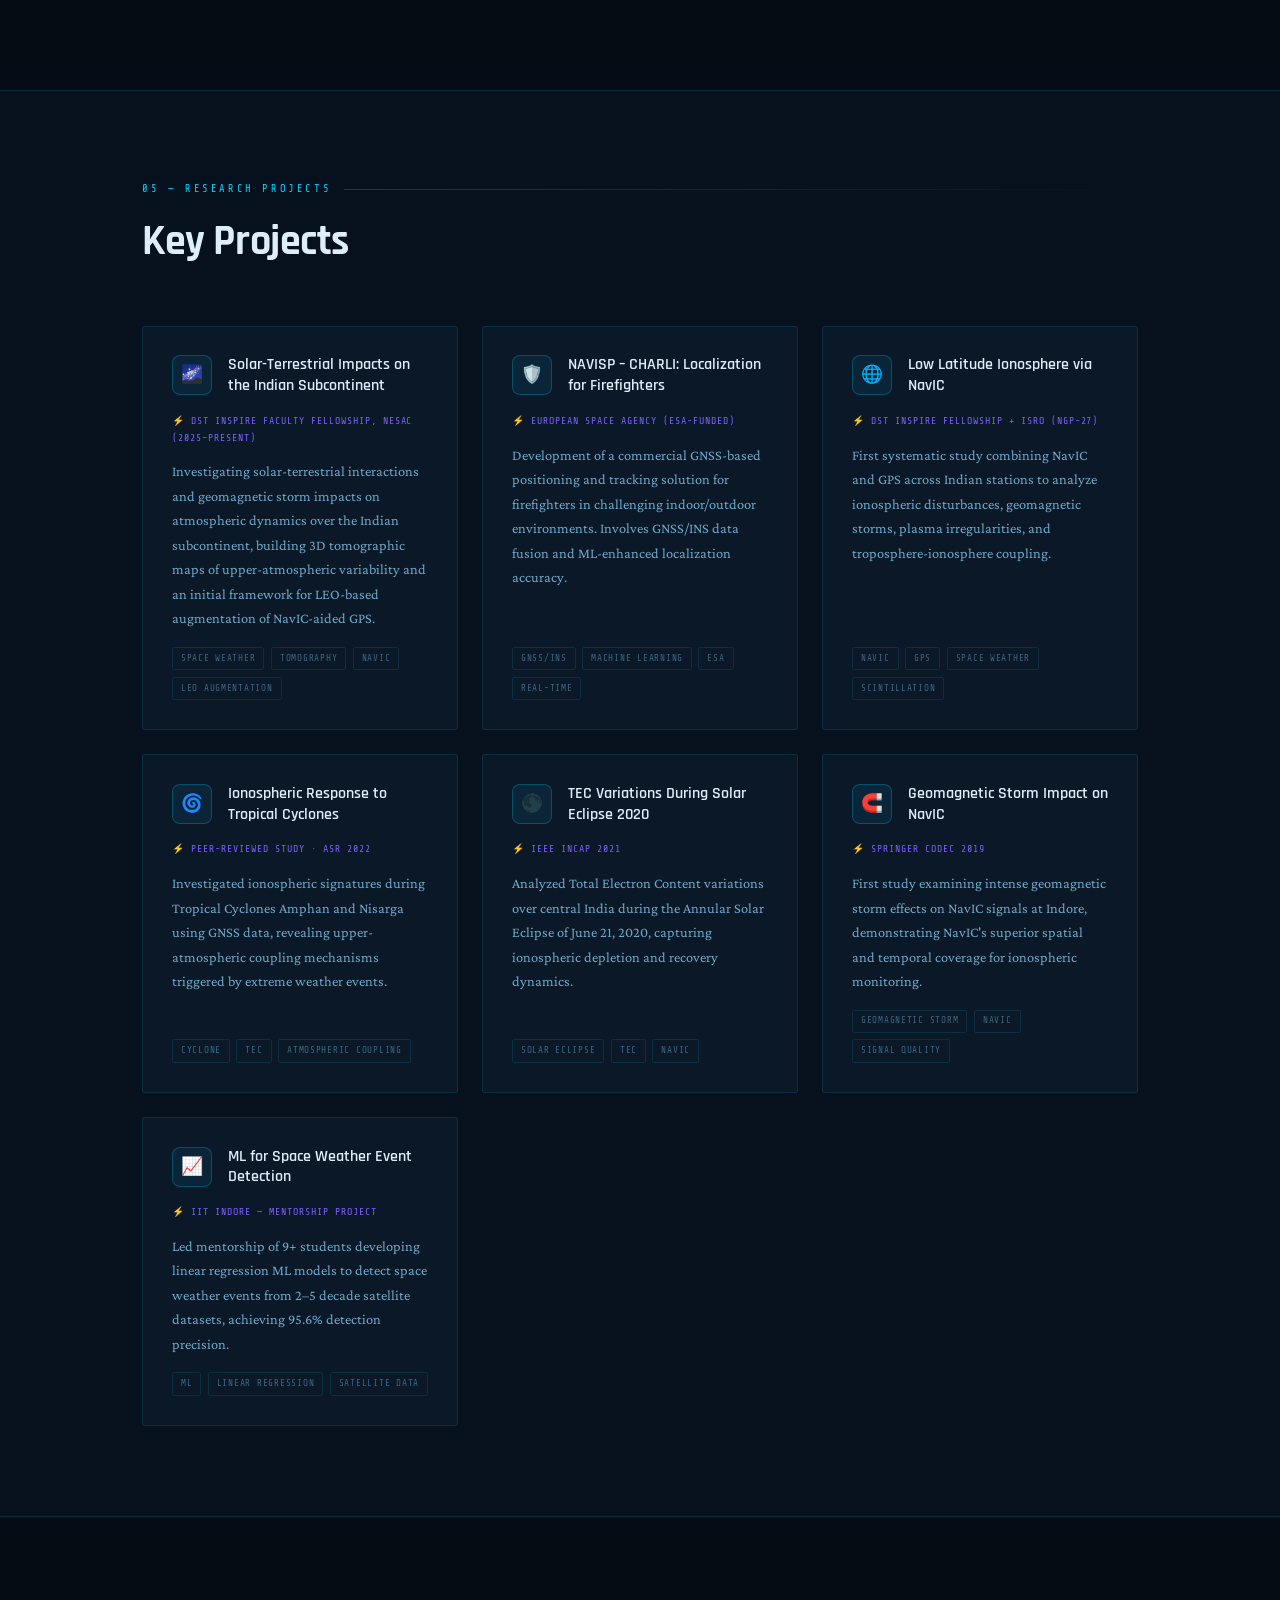
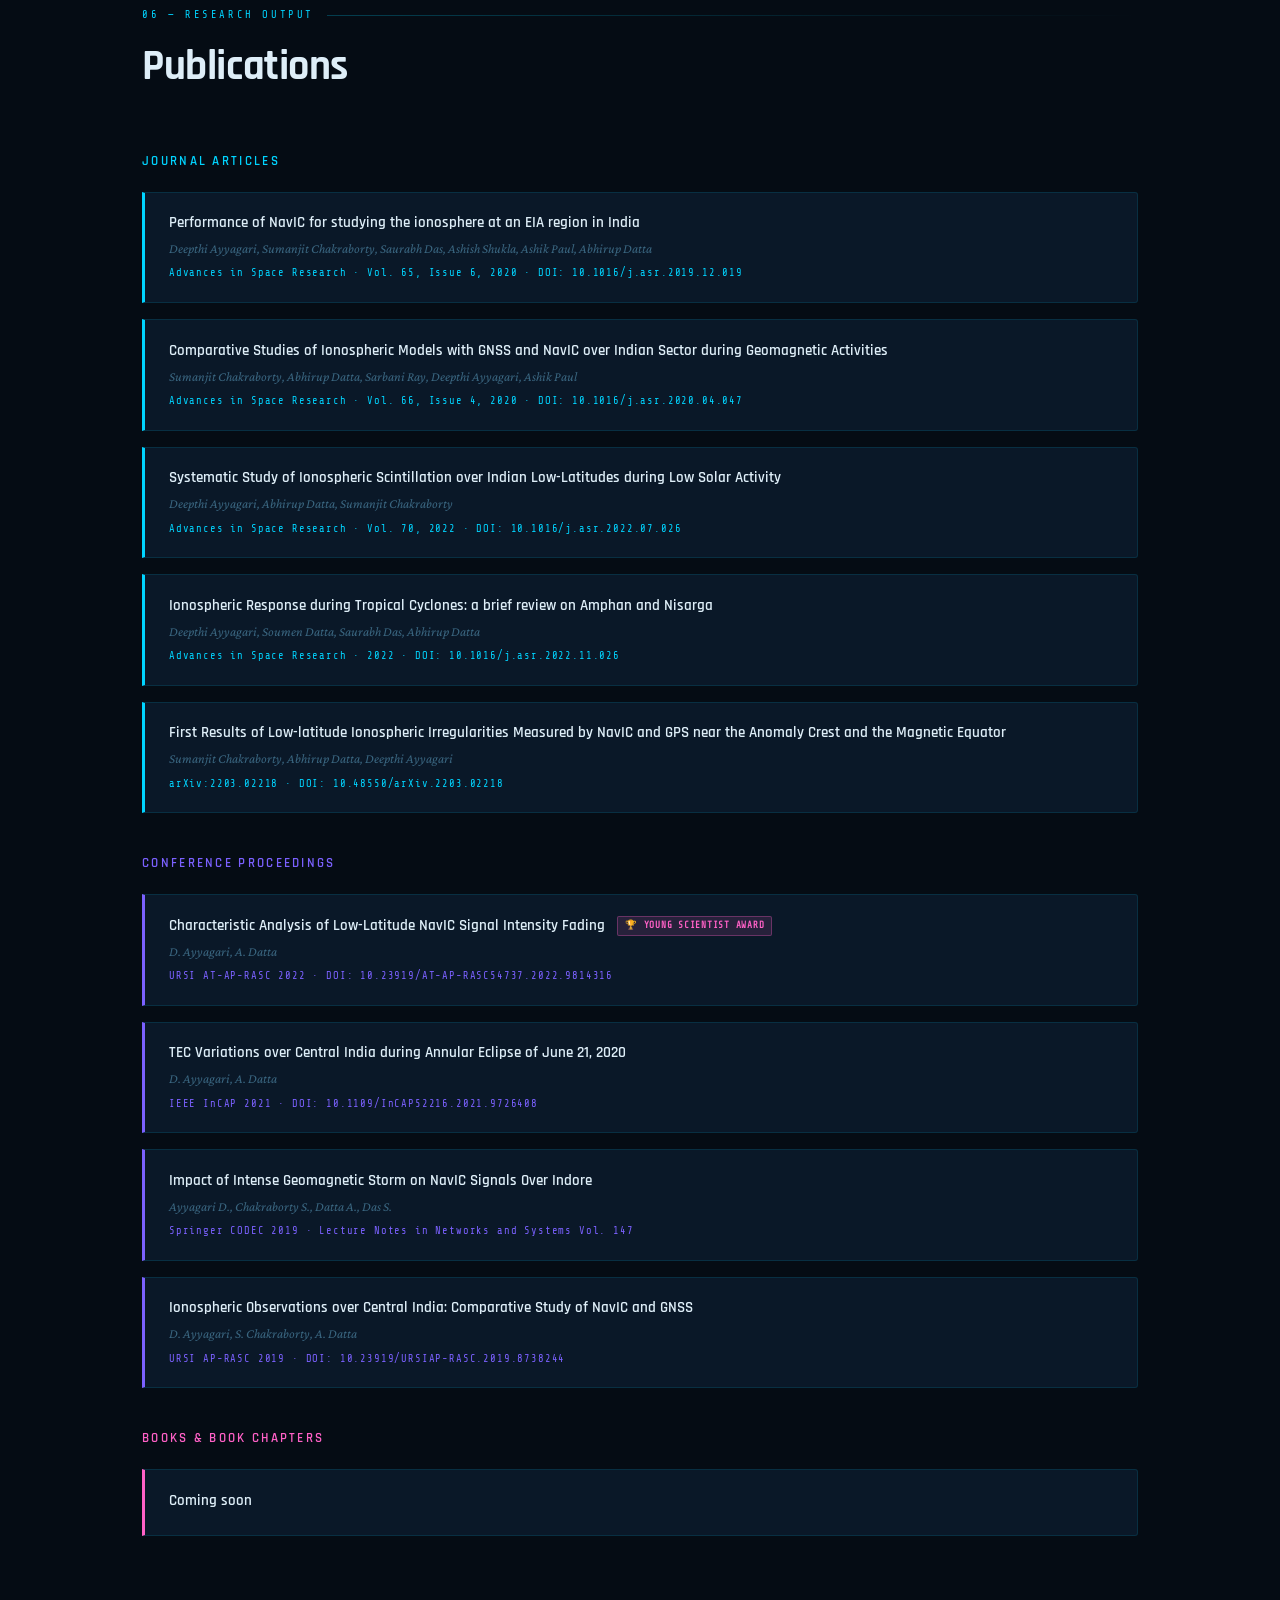
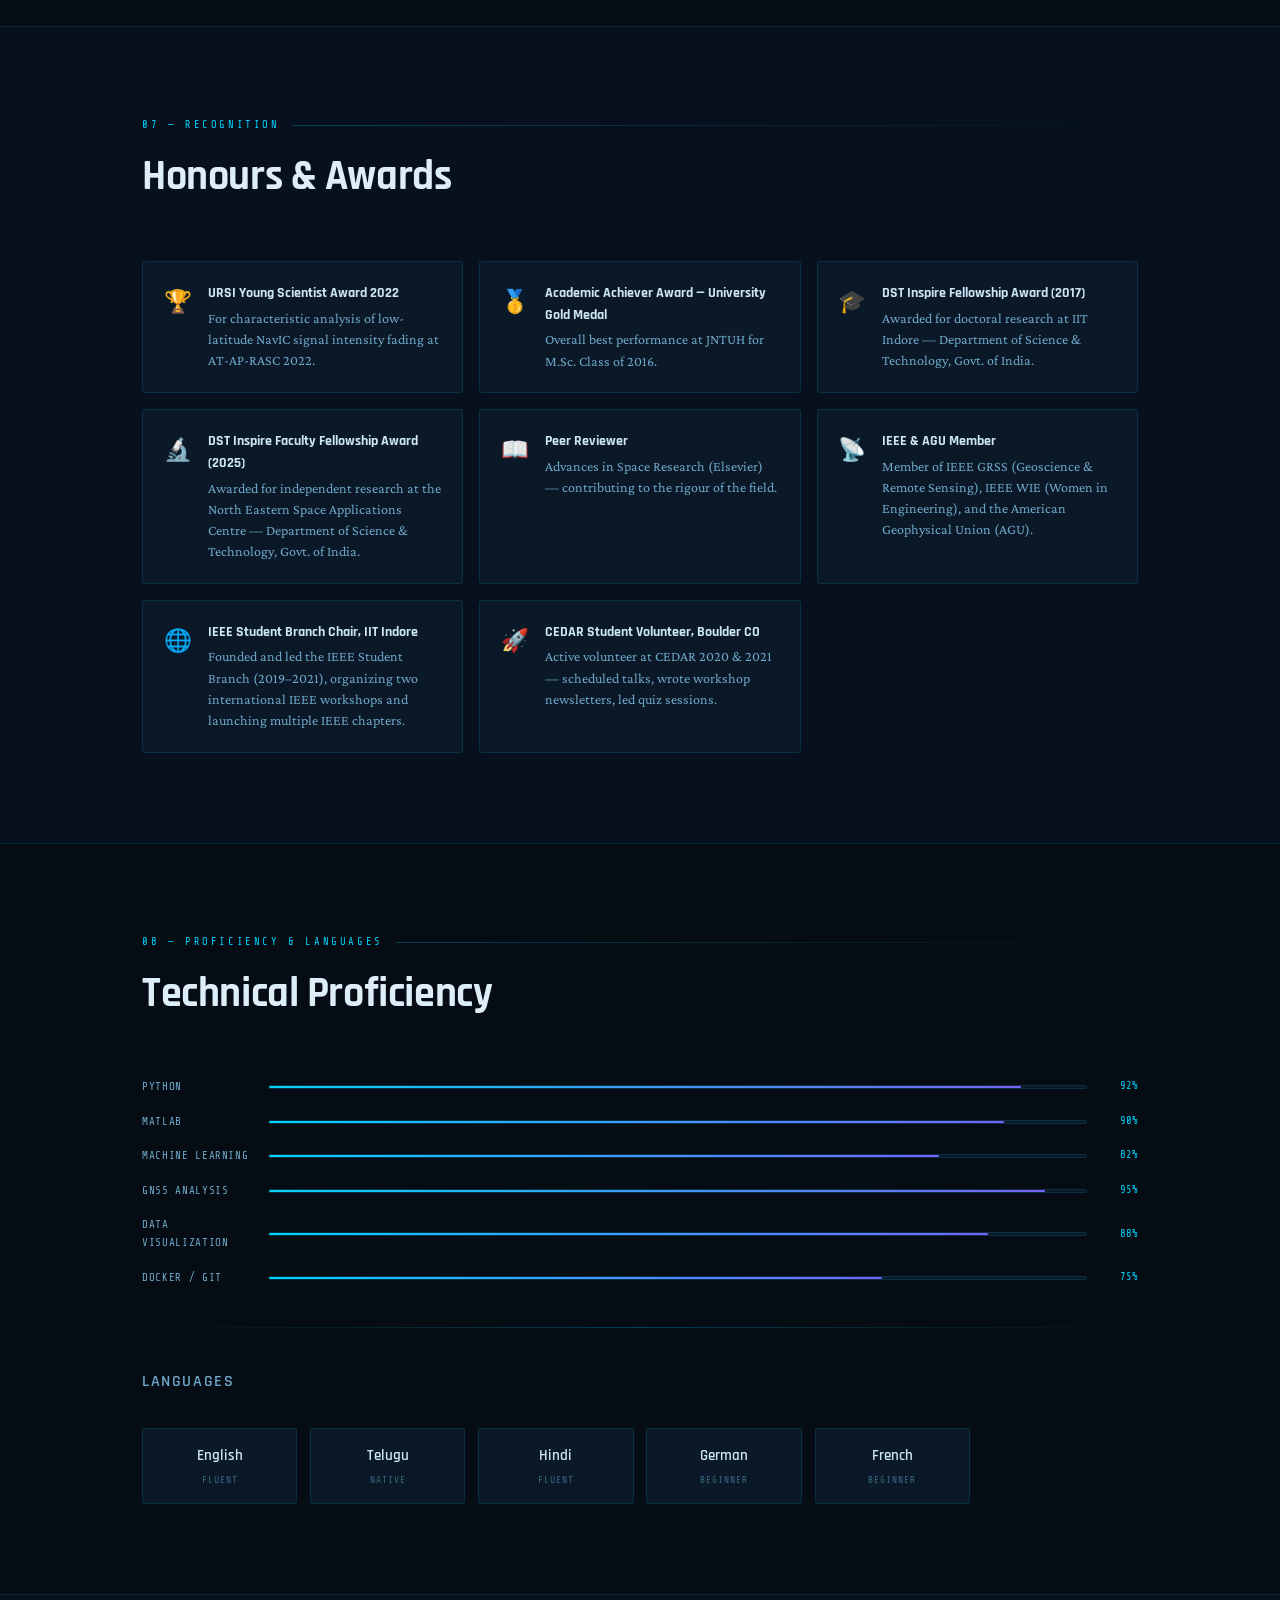
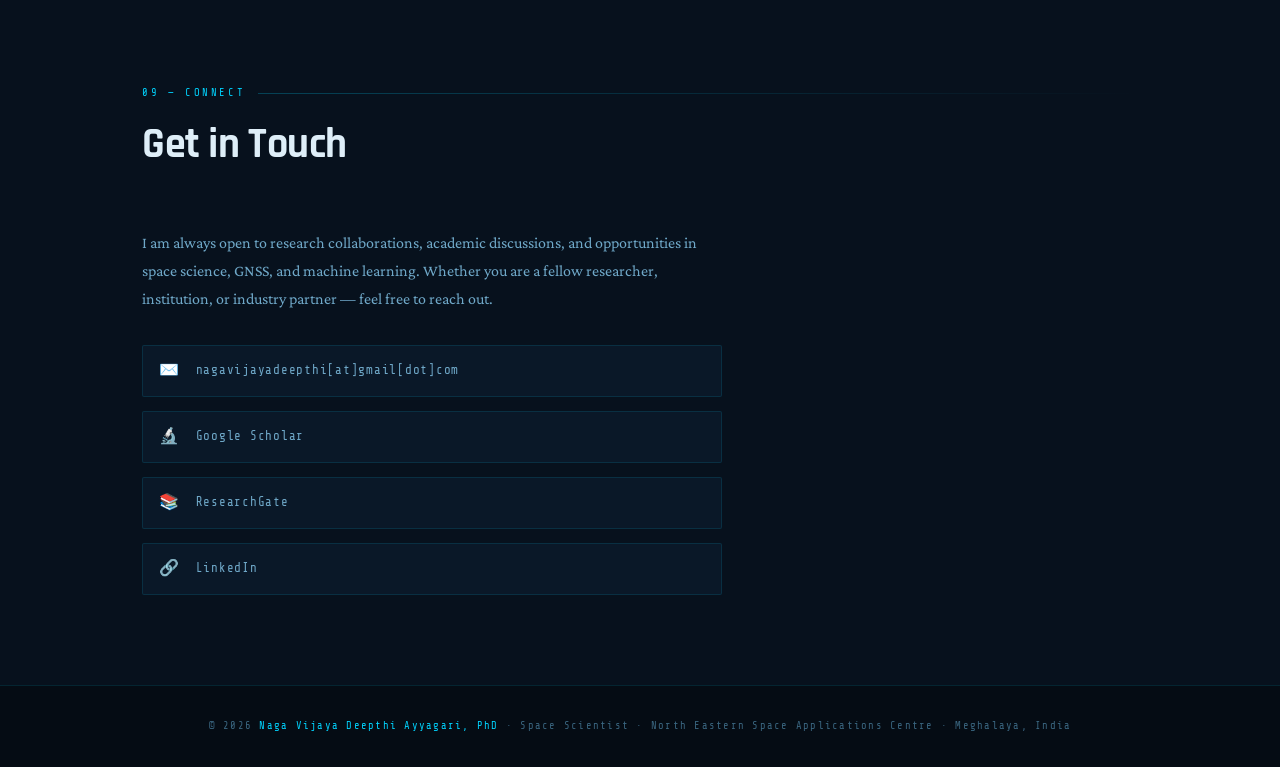
==== commit a276deb3: "Add files via upload" ====
--- a/index.html
+++ b/index.html
@@ -71,12 +71,12 @@
         <div class="signal-ring"></div>
         <div class="signal-ring"></div>
         <div class="signal-ring"></div>
-        <!-- Earth at center -->
-        <div class="earth-core">🌍</div>
+        <!-- Earth at center — .earth-surface is a rotating continent texture, see css/style.css -->
+        <div class="earth-core"><div class="earth-surface"></div></div>
         <!-- Satellites drawn on canvas for true 3D elliptical orbits -->
         <canvas id="sat-canvas" width="420" height="420"></canvas>
-        <!-- Solar activity dot -->
-        <div class="solar-flare"></div>
+        <!-- Solar activity dot — .solar-surface is a churning granulation texture, see css/style.css -->
+        <div class="solar-flare"><div class="solar-surface"></div></div>
       </div>
     </div>
   </div>
--- a/css/style.css
+++ b/css/style.css
@@ -16,6 +16,7 @@
   --mono:      'Share Tech Mono', monospace;
   --head:      'Rajdhani', sans-serif;
   --body:      'Crimson Pro', serif;
+  --noise-svg: url("data:image/svg+xml,%3Csvg viewBox='0 0 200 200' xmlns='http://www.w3.org/2000/svg'%3E%3Cfilter id='n'%3E%3CfeTurbulence type='fractalNoise' baseFrequency='0.85' numOctaves='4' stitchTiles='stitch'/%3E%3C/filter%3E%3Crect width='100%25' height='100%25' filter='url(%23n)' opacity='0.04'/%3E%3C/svg%3E");
 }
 
 *, *::before, *::after { box-sizing: border-box; margin: 0; padding: 0; }
@@ -46,7 +47,7 @@
   position: fixed;
   inset: 0;
   z-index: 1;
-  background-image: url("data:image/svg+xml,%3Csvg viewBox='0 0 200 200' xmlns='http://www.w3.org/2000/svg'%3E%3Cfilter id='n'%3E%3CfeTurbulence type='fractalNoise' baseFrequency='0.85' numOctaves='4' stitchTiles='stitch'/%3E%3C/filter%3E%3Crect width='100%25' height='100%25' filter='url(%23n)' opacity='0.04'/%3E%3C/svg%3E");
+  background-image: var(--noise-svg);
   background-size: 180px;
   opacity: 0.35;
   pointer-events: none;
@@ -333,12 +334,31 @@
     inset 0 0 20px rgba(0,100,200,0.3);
   z-index: 5;
   animation: earthPulse 4s ease-in-out infinite;
-  display: flex;
-  align-items: center;
-  justify-content: center;
-  font-size: 1.8rem;
   overflow: hidden;
   position: relative;
+}
+/* Rotating surface — the standard trick for faking axial spin without 3D: a
+   tiled "continents" texture slides sideways underneath the fixed lighting
+   gradient above, so the shading stays put while the surface appears to turn
+   beneath it. Clipped to the circle by .earth-core's own overflow:hidden. */
+.earth-surface {
+  position: absolute;
+  inset: 0;
+  border-radius: 50%;
+  background-image:
+    radial-gradient(ellipse 11px 7px at 14px 12px, rgba(70,150,70,0.65), transparent 70%),
+    radial-gradient(ellipse 9px 6px at 42px 24px, rgba(110,140,60,0.6), transparent 70%),
+    radial-gradient(ellipse 10px 7px at 66px 10px, rgba(60,140,80,0.6), transparent 70%),
+    radial-gradient(ellipse 8px 11px at 26px 40px, rgba(120,130,65,0.55), transparent 70%),
+    radial-gradient(ellipse 11px 7px at 70px 38px, rgba(70,150,75,0.6), transparent 70%),
+    radial-gradient(ellipse 7px 9px at 4px 55px, rgba(90,145,65,0.55), transparent 70%);
+  background-repeat: repeat-x;
+  background-size: 80px 80px;
+  animation: earthRotate 22s linear infinite;
+}
+@keyframes earthRotate {
+  from { background-position: 0 0; }
+  to   { background-position: -80px 0; }
 }
 /* Atmosphere halo */
 .earth-core::after {
@@ -386,6 +406,23 @@
   box-shadow: 0 0 18px #ffcc00, 0 0 36px #ff8800, 0 0 60px rgba(255,120,0,0.45);
   animation: sunPulse 3s ease-in-out infinite;
   z-index: 8;
+}
+/* Fine "boiling plasma" granulation — reuses the same turbulence noise as the
+   page-wide noise overlay, drifting slowly for a churning-surface feel. Kept
+   at low opacity with no blend mode, matching how the noise overlay itself
+   is used elsewhere, rather than introducing new mix-blend-mode behavior. */
+.solar-surface {
+  position: absolute;
+  inset: 0;
+  border-radius: 50%;
+  background-image: var(--noise-svg);
+  background-size: 22px;
+  opacity: 0.16;
+  animation: solarChurn 6s linear infinite;
+}
+@keyframes solarChurn {
+  from { background-position: 0 0; }
+  to   { background-position: 22px 22px; }
 }
 /* Corona halo */
 .solar-flare::before {
@@ -414,7 +451,7 @@
       transparent 280deg, rgba(255,140,0,0.5)  284.5deg, transparent 289deg,
       transparent 320deg, rgba(255,180,0,0.55) 324.5deg, transparent 329deg
     );
-  animation: eruptionSpin 8s linear infinite;
+  animation: eruptionSpin 110s linear infinite;
   mask-image: radial-gradient(circle, transparent 38%, black 42%, black 70%, transparent 100%);
   -webkit-mask-image: radial-gradient(circle, transparent 38%, black 42%, black 70%, transparent 100%);
 }
@@ -427,6 +464,8 @@
   50%      { transform: scale(1.15); opacity: 1; }
 }
 @keyframes eruptionSpin {
+  /* Deliberately slow (110s/turn) — a fast spin reads as a spinning cartoon
+     pinwheel; a slow one reads as the sun's own rotation, echoing .earth-surface. */
   from { transform: rotate(0deg); }
   to   { transform: rotate(360deg); }
 }
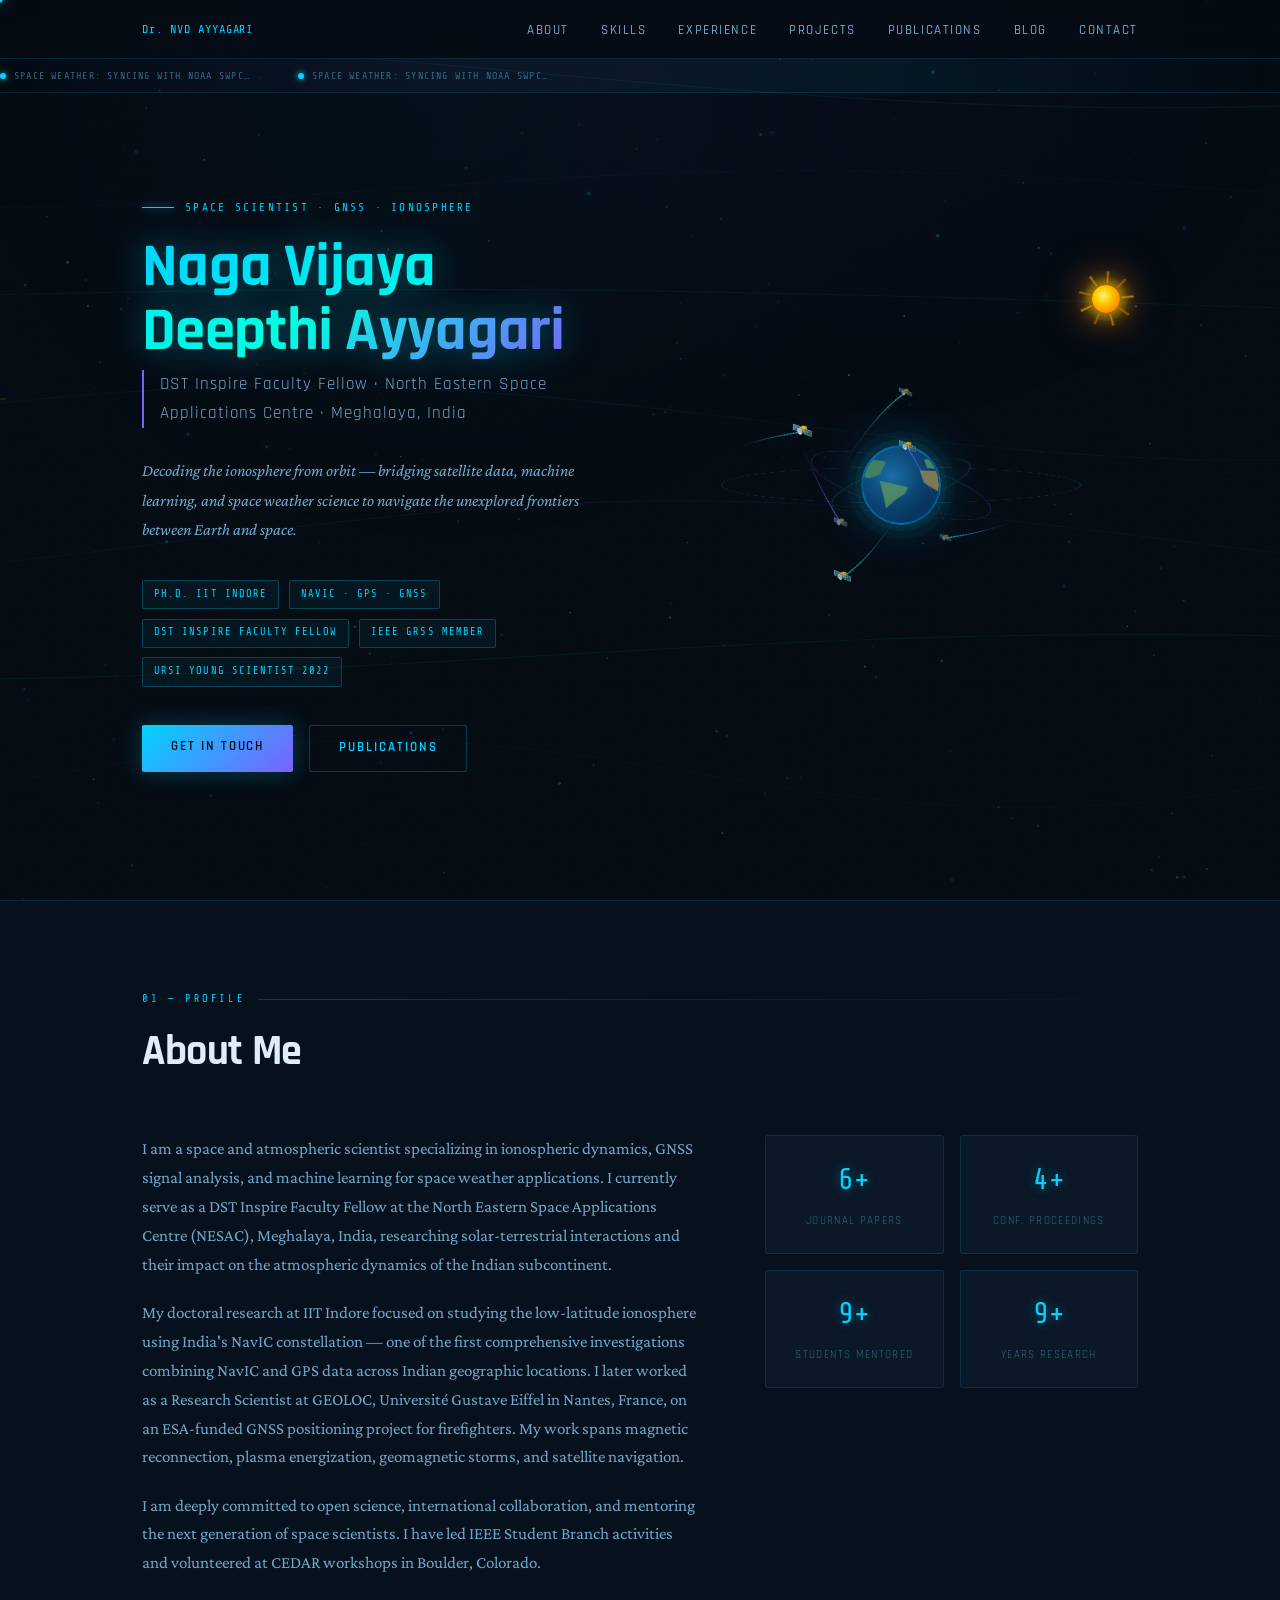
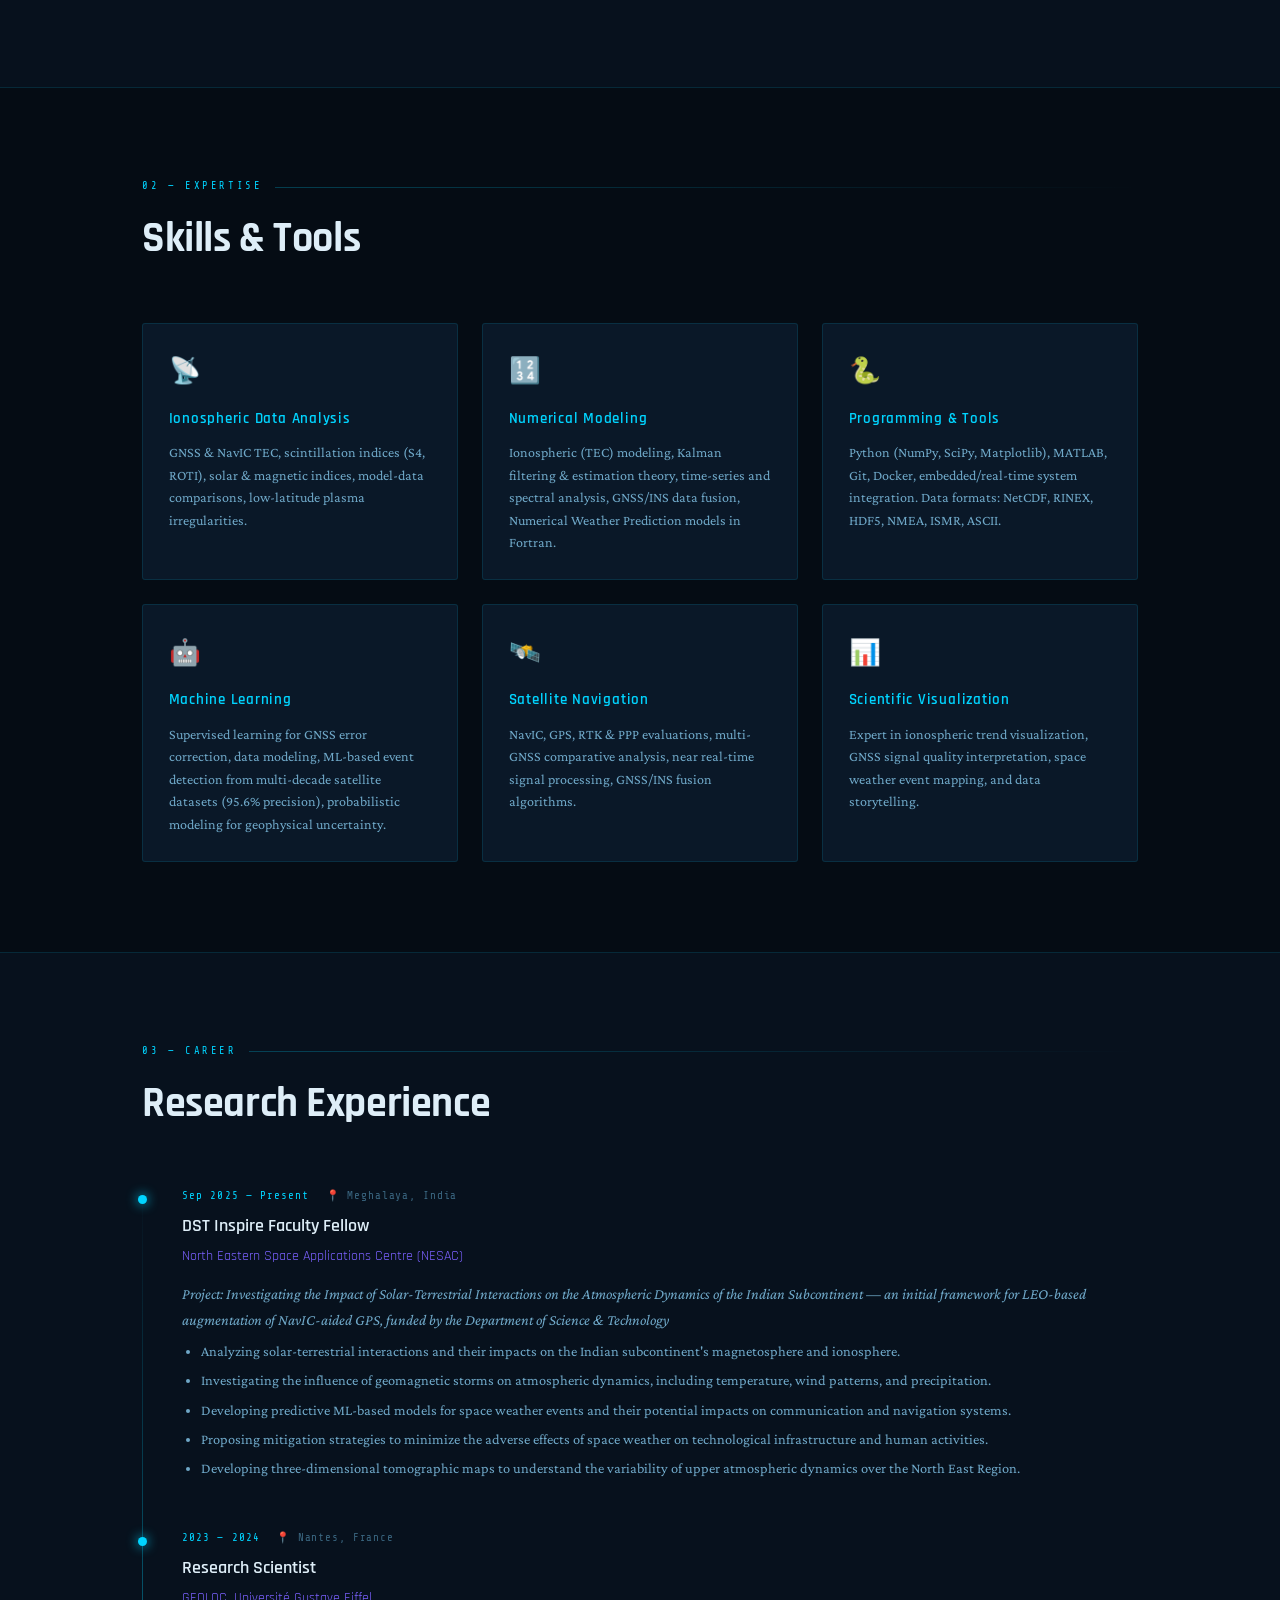
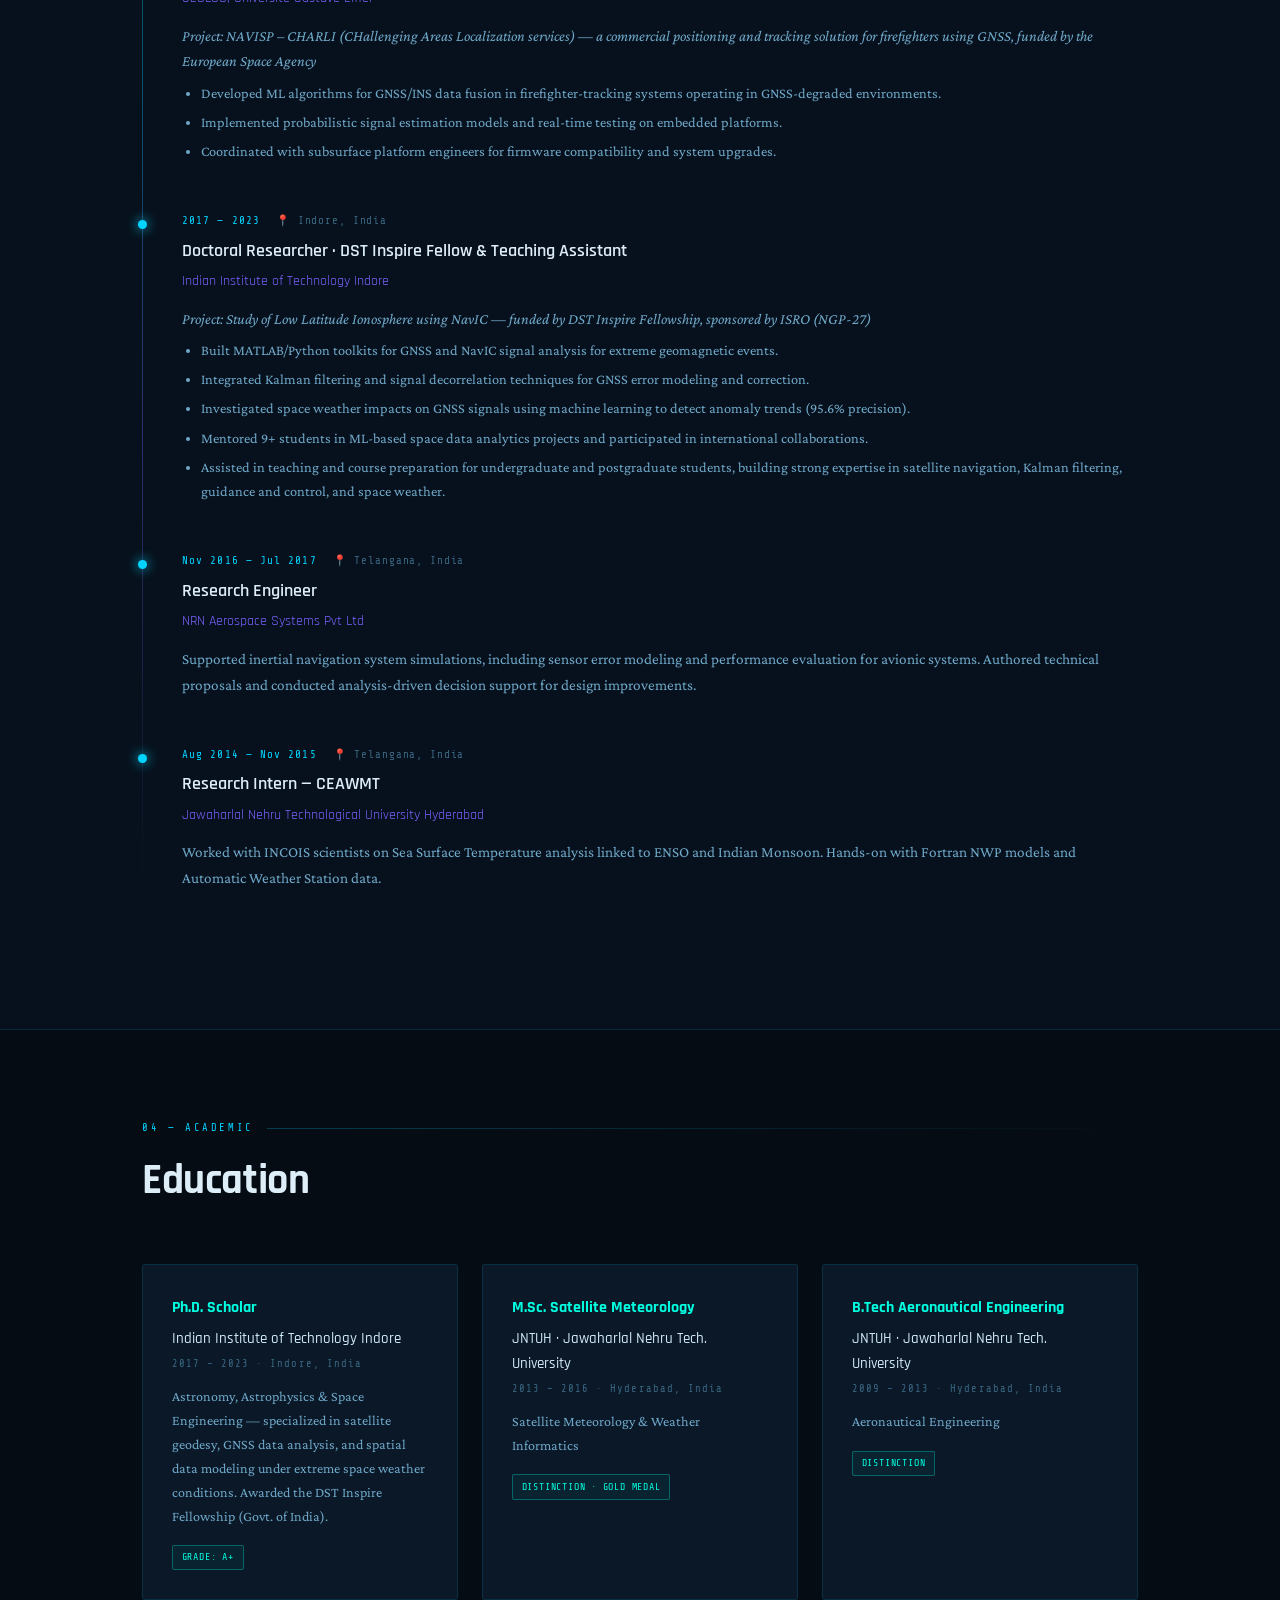
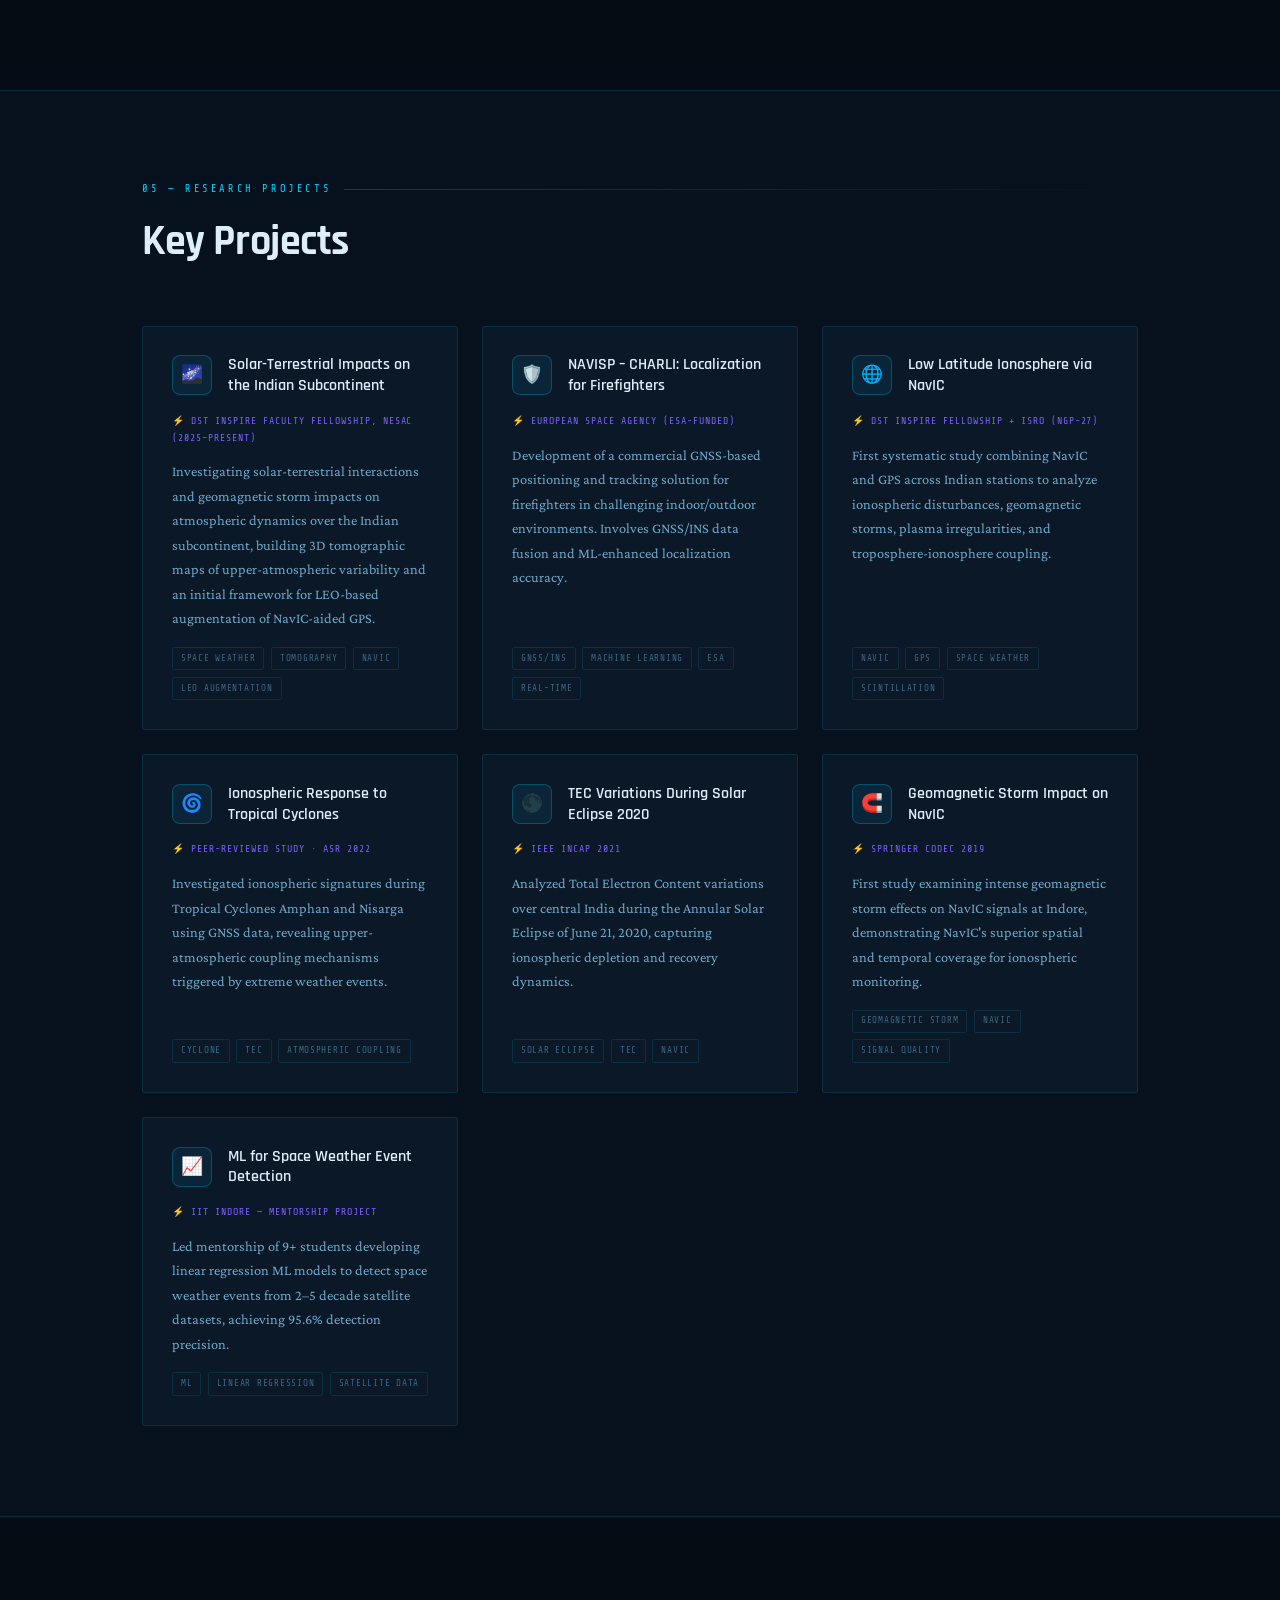
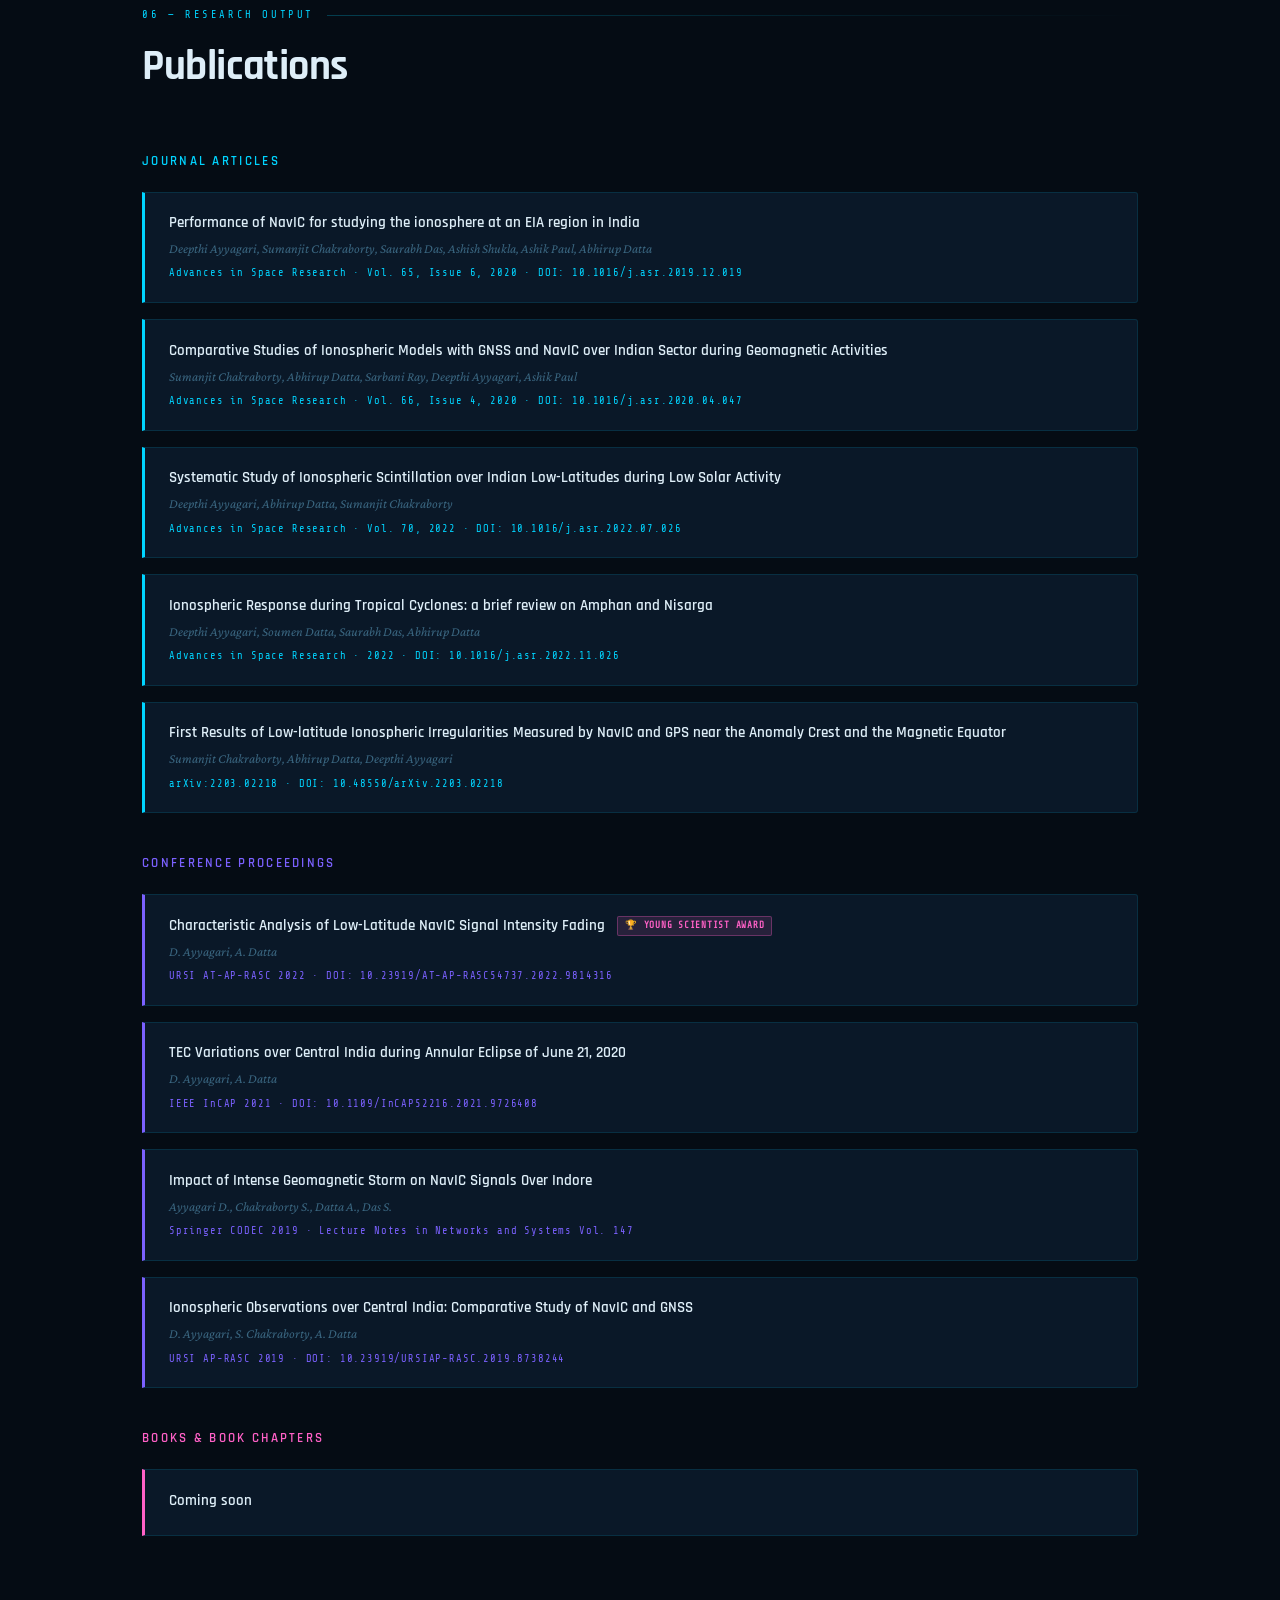
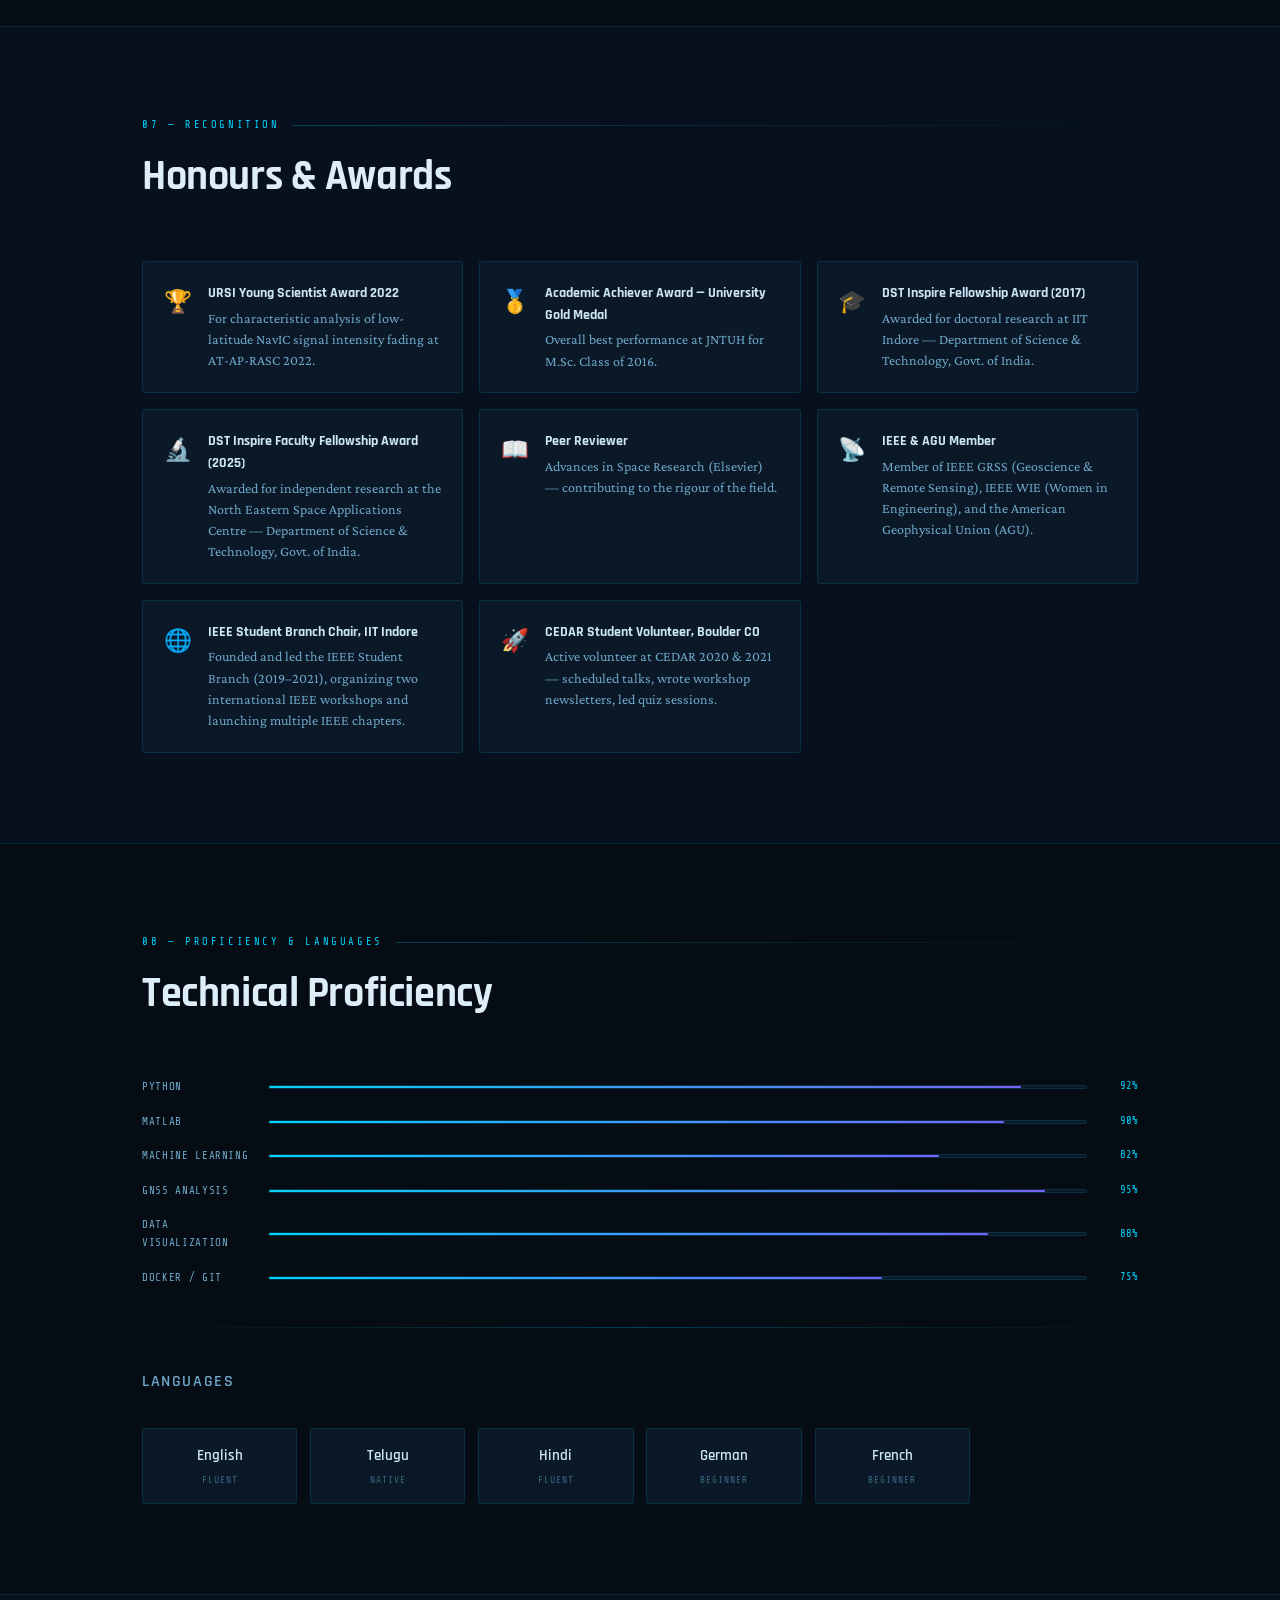
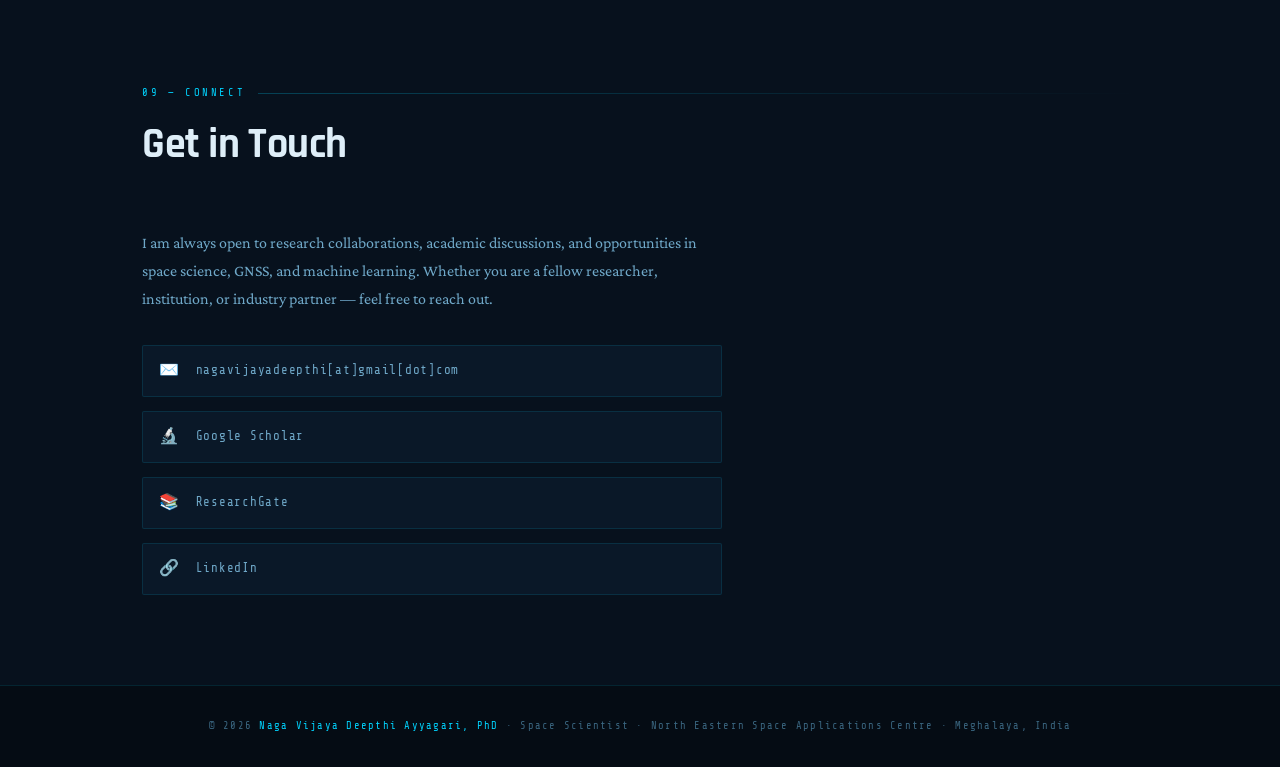
==== commit c9a69f76: "Add files via upload" ====
--- a/index.html
+++ b/index.html
@@ -71,8 +71,8 @@
         <div class="signal-ring"></div>
         <div class="signal-ring"></div>
         <div class="signal-ring"></div>
-        <!-- Earth at center — .earth-surface is a rotating continent texture, see css/style.css -->
-        <div class="earth-core"><div class="earth-surface"></div></div>
+        <!-- Earth at center — js/earth.js draws a simplified rotating world map onto #earth-canvas -->
+        <div class="earth-core"><canvas id="earth-canvas" width="80" height="80"></canvas></div>
         <!-- Satellites drawn on canvas for true 3D elliptical orbits -->
         <canvas id="sat-canvas" width="420" height="420"></canvas>
         <!-- Solar activity dot — .solar-surface is a churning granulation texture, see css/style.css -->
@@ -232,6 +232,7 @@
 <!-- VISUAL EFFECTS (independent of content) -->
 <script src="js/background.js"></script>
 <script src="js/satellites.js"></script>
+<script src="js/earth.js"></script>
 <script src="js/cursor.js"></script>
 </body>
 </html>
--- a/css/style.css
+++ b/css/style.css
@@ -337,28 +337,17 @@
   overflow: hidden;
   position: relative;
 }
-/* Rotating surface — the standard trick for faking axial spin without 3D: a
-   tiled "continents" texture slides sideways underneath the fixed lighting
-   gradient above, so the shading stays put while the surface appears to turn
-   beneath it. Clipped to the circle by .earth-core's own overflow:hidden. */
-.earth-surface {
+/* Rotating surface — js/earth.js draws a simplified world map onto this
+   canvas and pans it sideways each frame to fake axial spin without any 3D.
+   The canvas only paints land; .earth-core's own gradient above shows through
+   as ocean everywhere else. Clipped to a circle by earth.js itself (ctx.clip),
+   with border-radius here too as a harmless belt-and-braces fallback. */
+#earth-canvas {
   position: absolute;
   inset: 0;
-  border-radius: 50%;
-  background-image:
-    radial-gradient(ellipse 11px 7px at 14px 12px, rgba(70,150,70,0.65), transparent 70%),
-    radial-gradient(ellipse 9px 6px at 42px 24px, rgba(110,140,60,0.6), transparent 70%),
-    radial-gradient(ellipse 10px 7px at 66px 10px, rgba(60,140,80,0.6), transparent 70%),
-    radial-gradient(ellipse 8px 11px at 26px 40px, rgba(120,130,65,0.55), transparent 70%),
-    radial-gradient(ellipse 11px 7px at 70px 38px, rgba(70,150,75,0.6), transparent 70%),
-    radial-gradient(ellipse 7px 9px at 4px 55px, rgba(90,145,65,0.55), transparent 70%);
-  background-repeat: repeat-x;
-  background-size: 80px 80px;
-  animation: earthRotate 22s linear infinite;
-}
-@keyframes earthRotate {
-  from { background-position: 0 0; }
-  to   { background-position: -80px 0; }
+  width: 100%;
+  height: 100%;
+  border-radius: 50%;
 }
 /* Atmosphere halo */
 .earth-core::after {
@@ -465,7 +454,7 @@
 }
 @keyframes eruptionSpin {
   /* Deliberately slow (110s/turn) — a fast spin reads as a spinning cartoon
-     pinwheel; a slow one reads as the sun's own rotation, echoing .earth-surface. */
+     pinwheel; a slow one reads as the sun's own rotation, echoing Earth's spin in js/earth.js. */
   from { transform: rotate(0deg); }
   to   { transform: rotate(360deg); }
 }
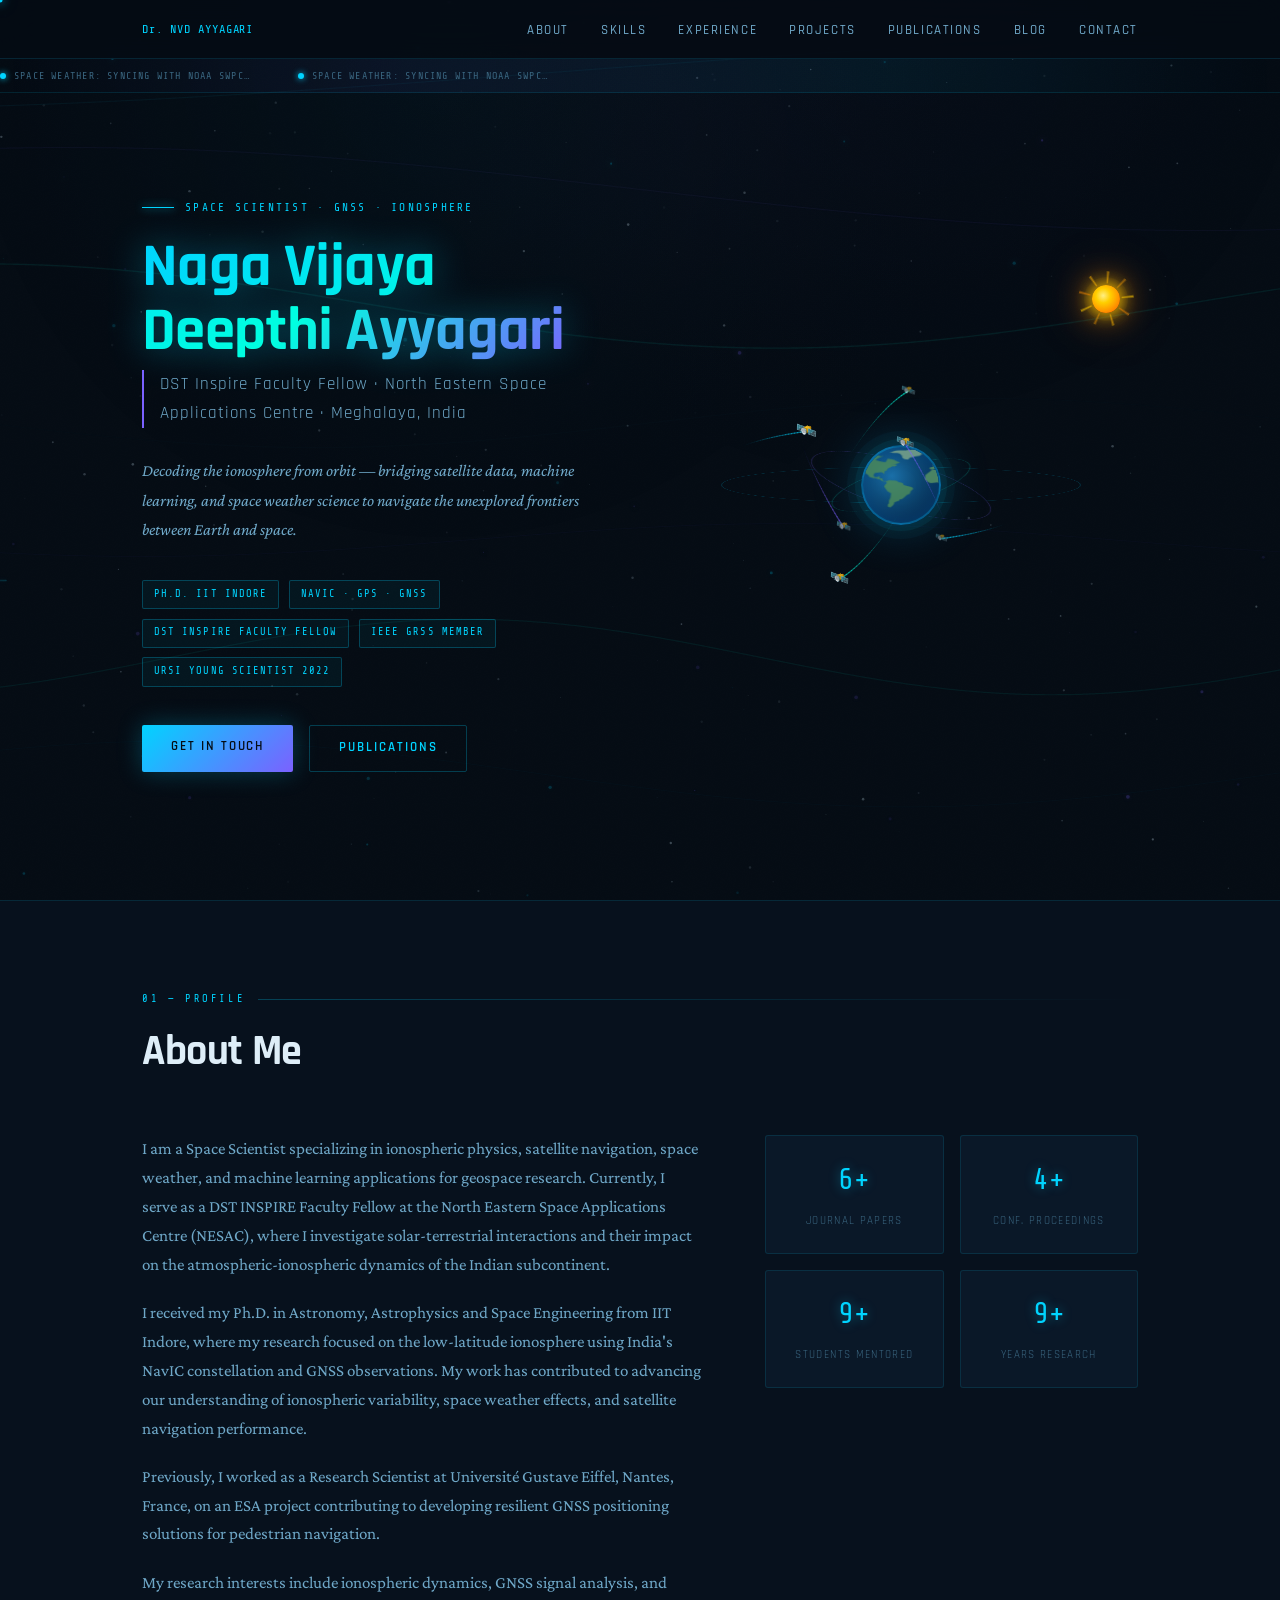
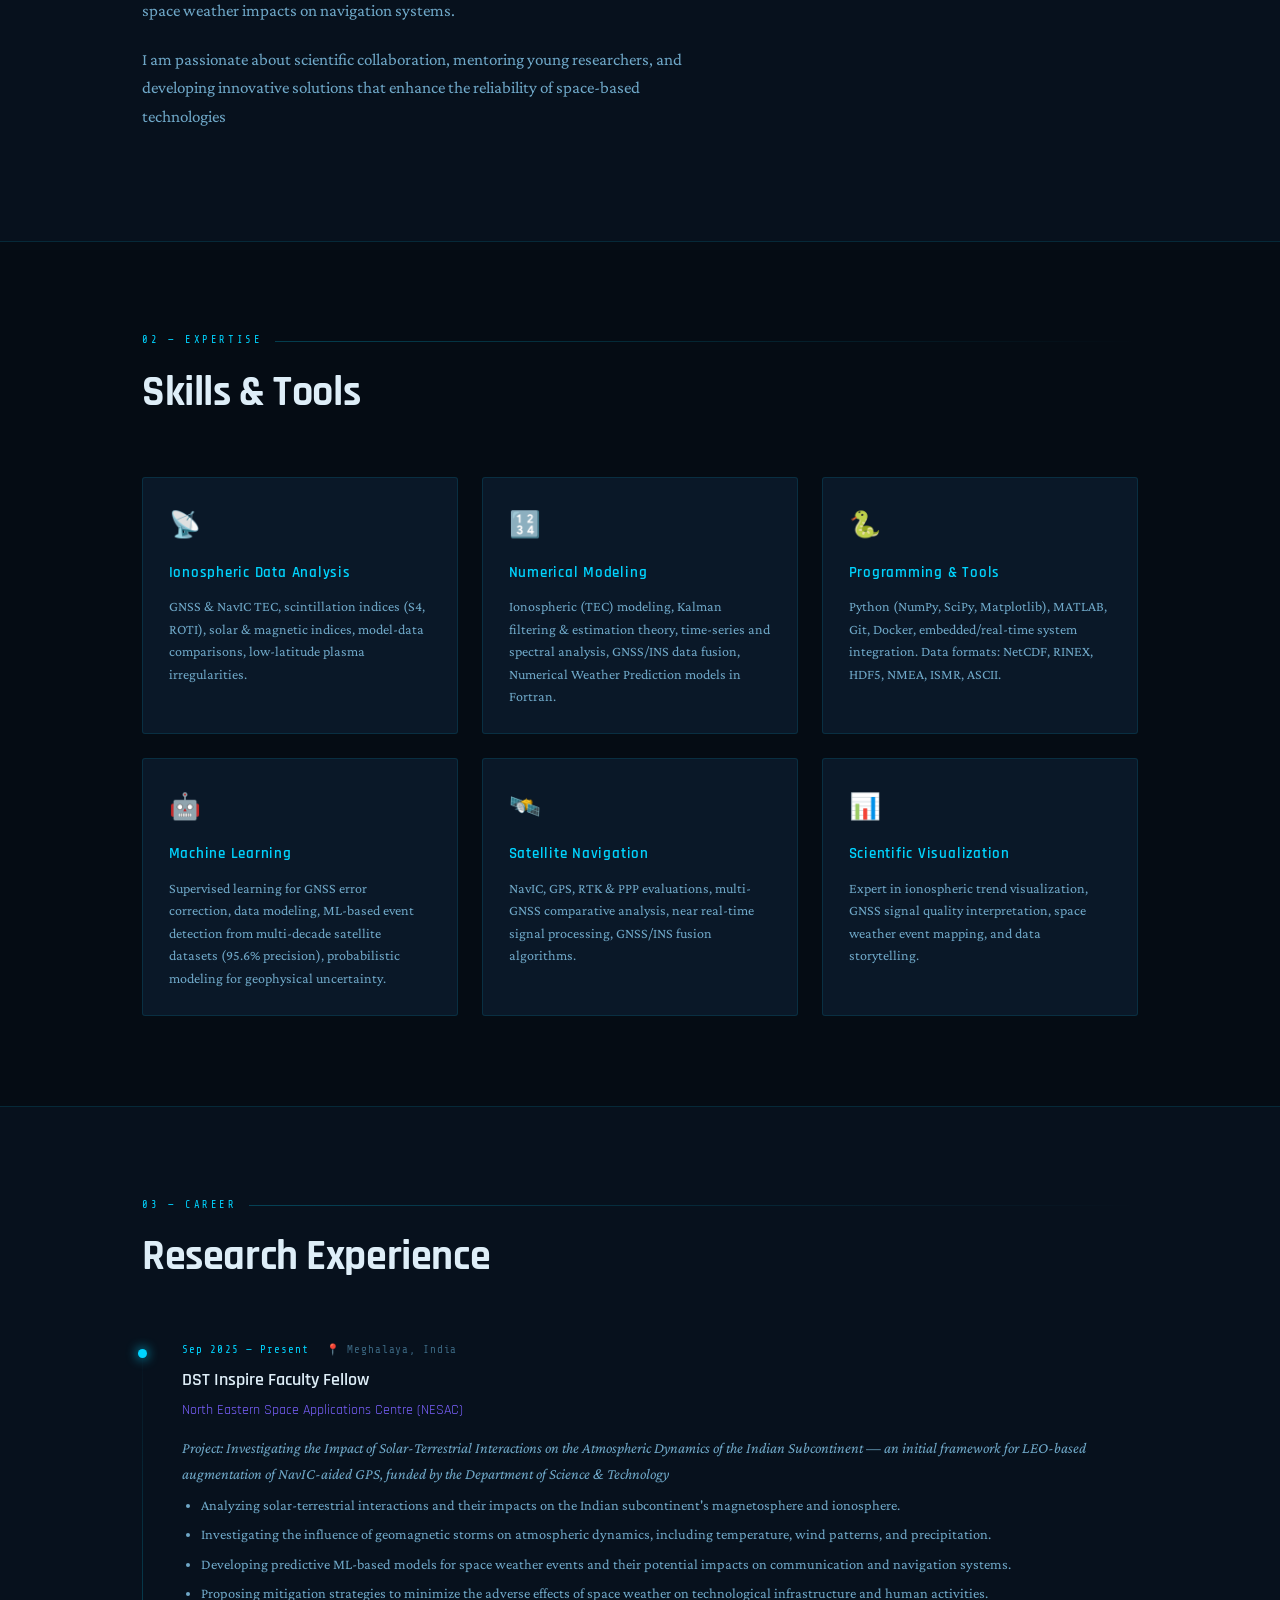
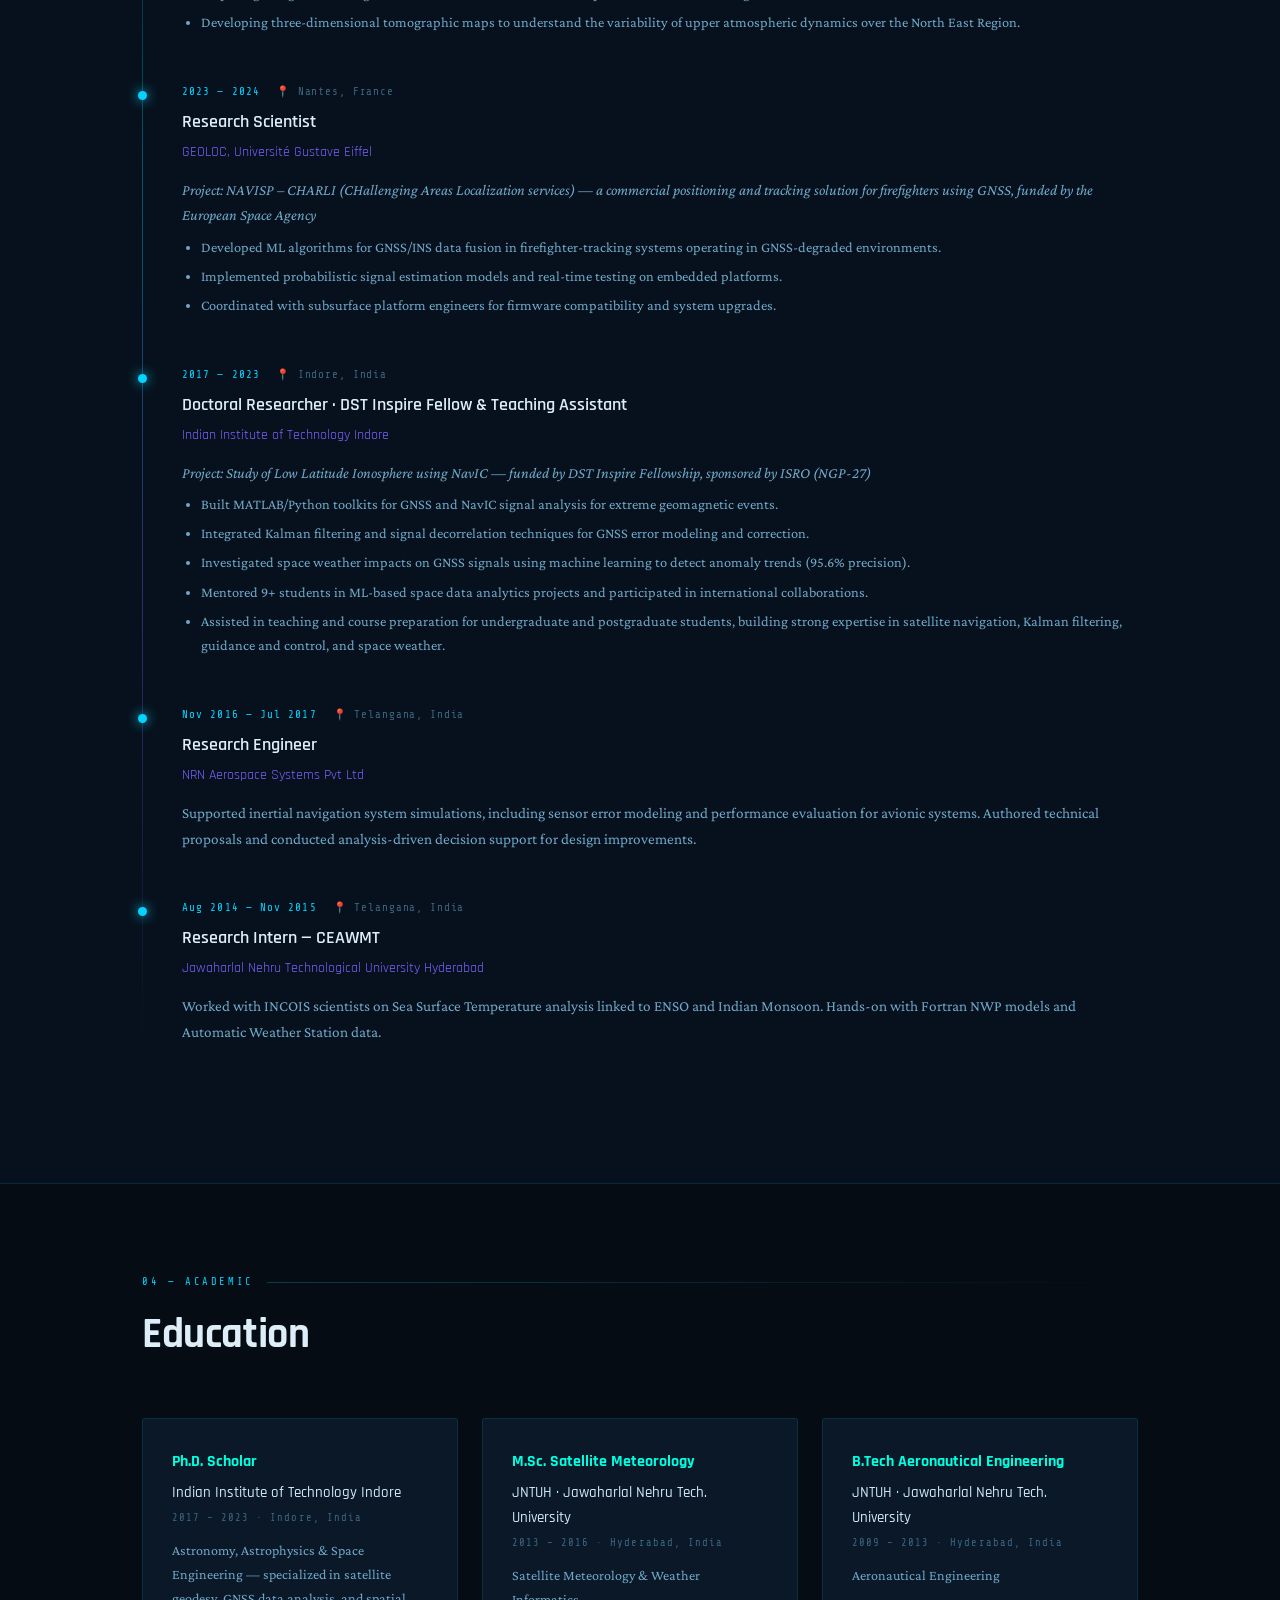
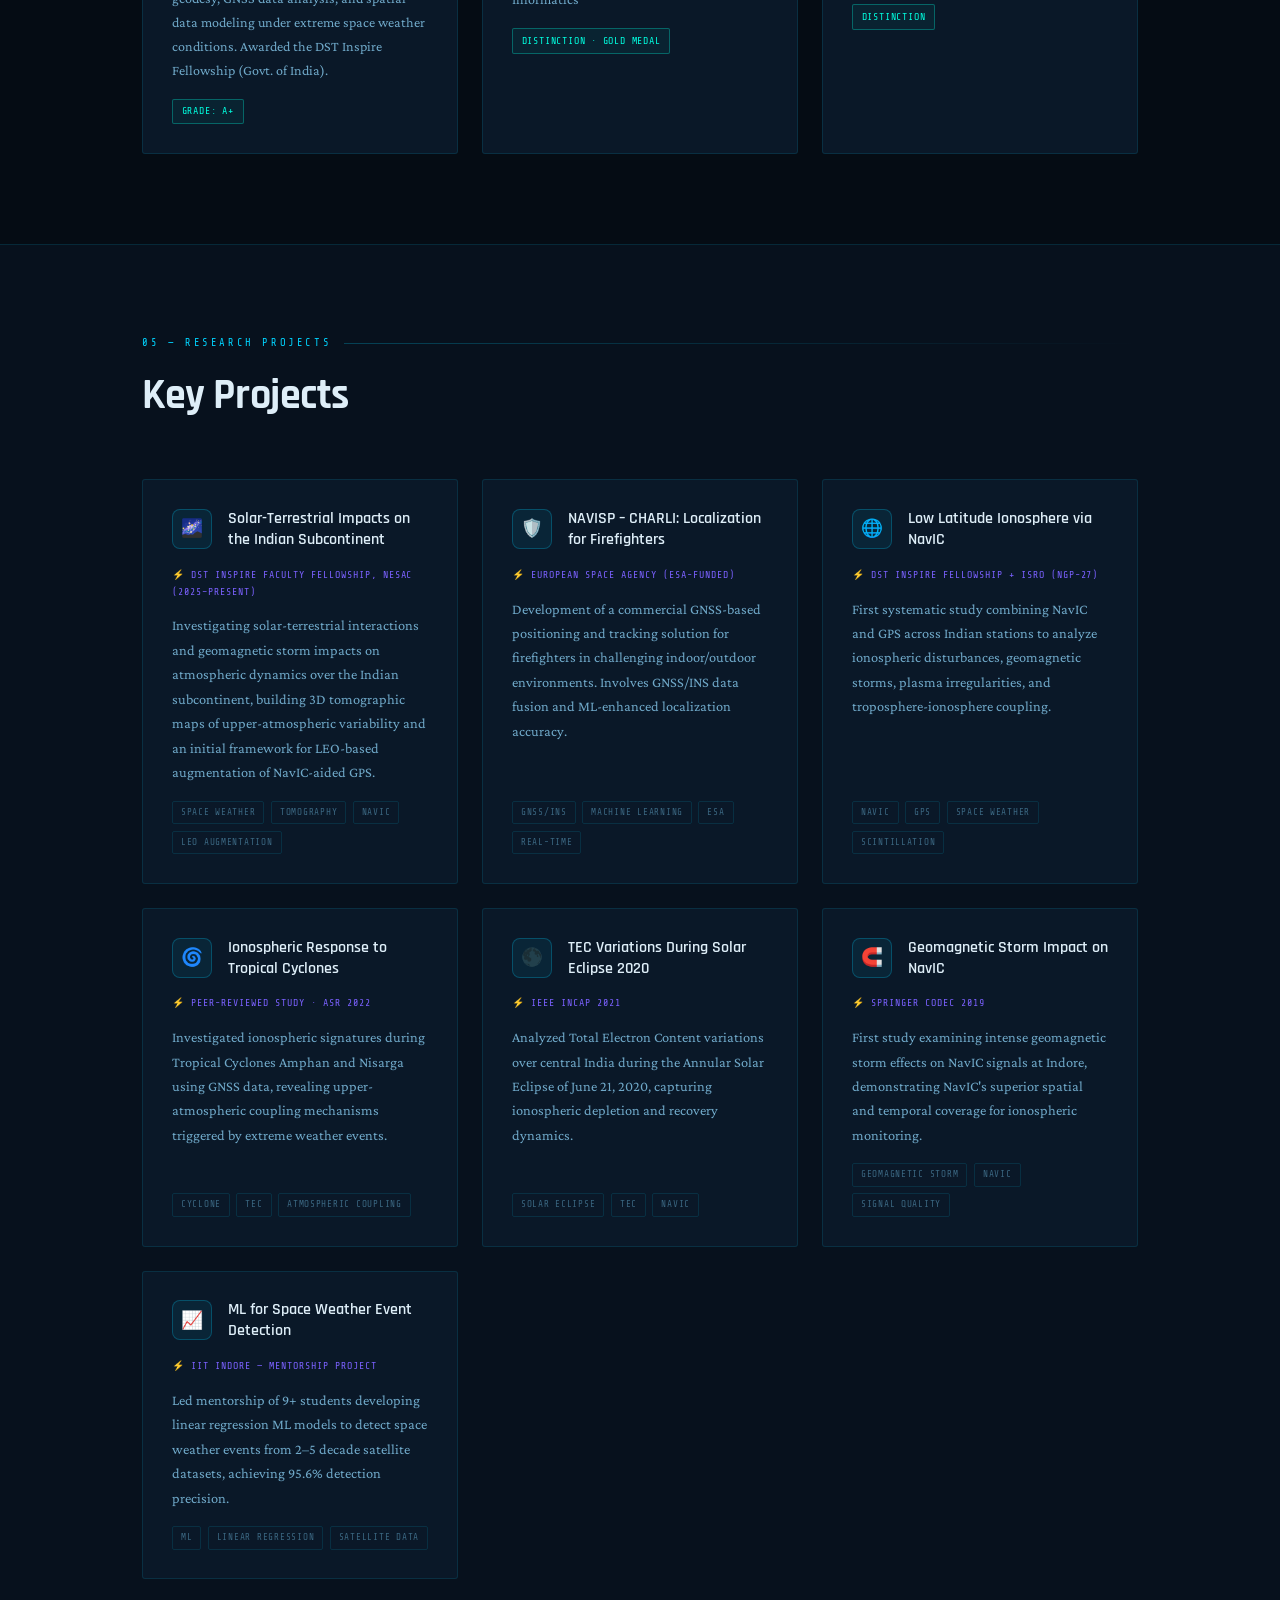
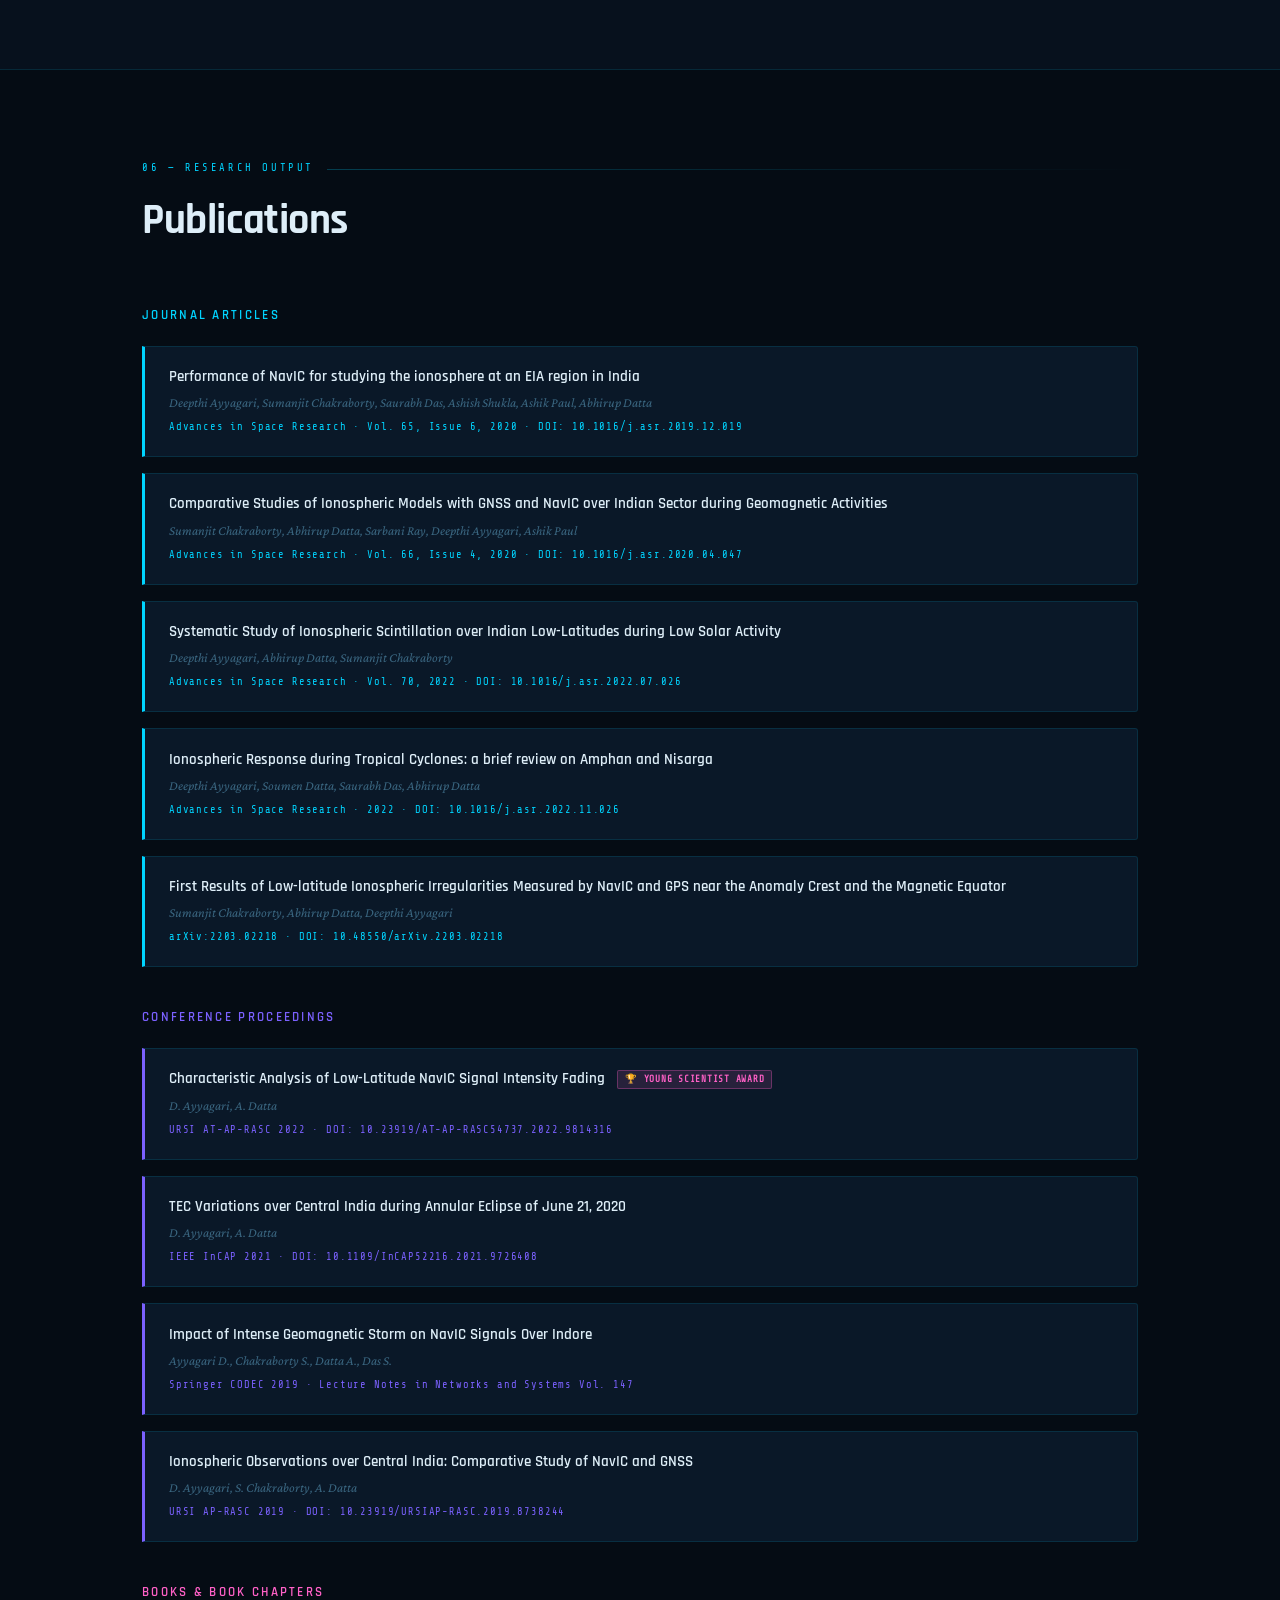
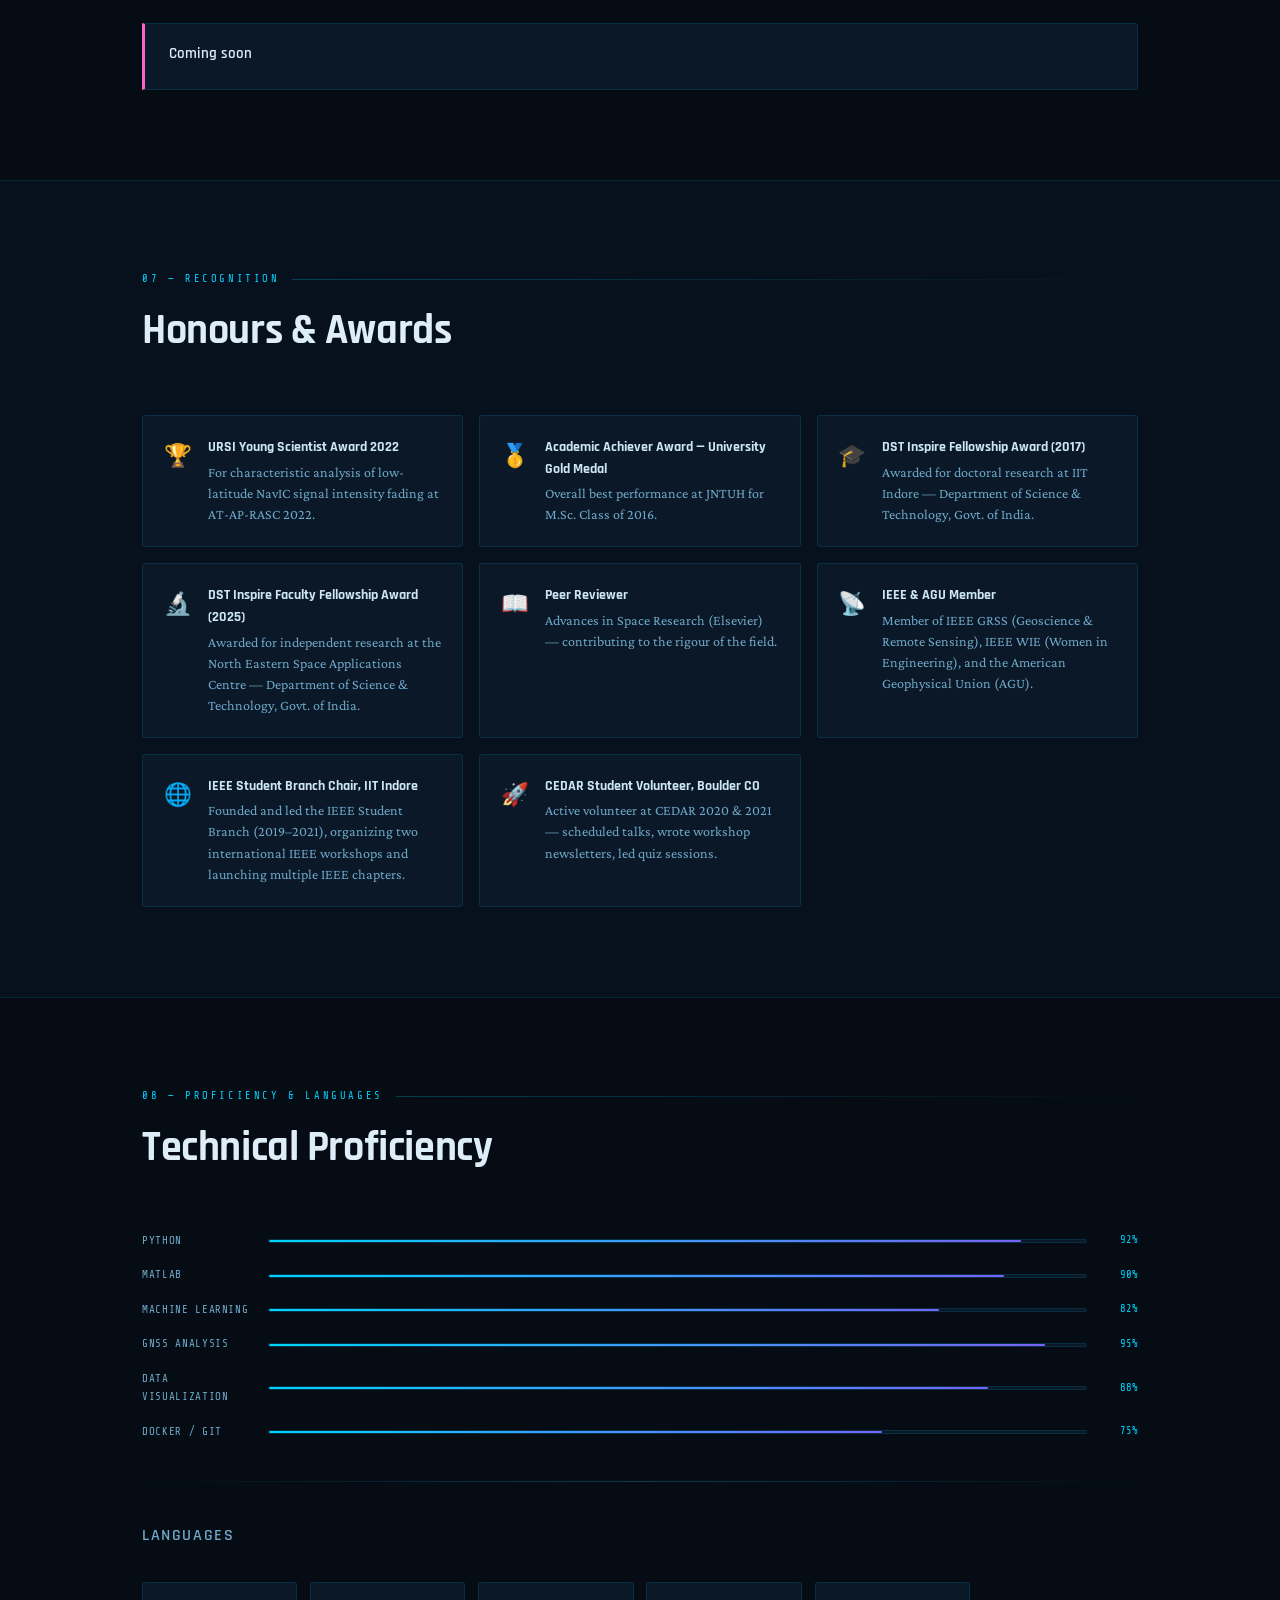
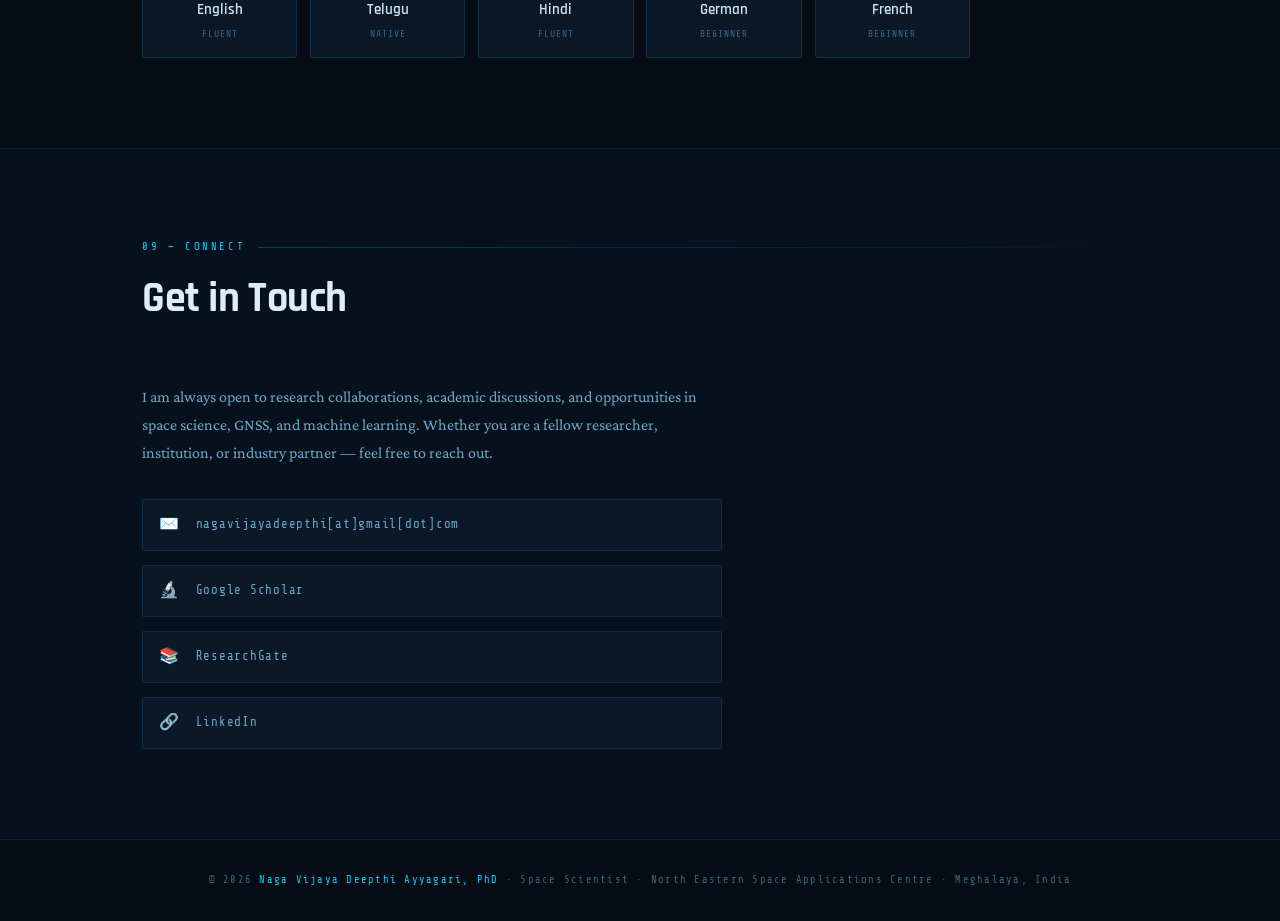
==== commit 514fc21b: "Update index.html" ====
--- a/index.html
+++ b/index.html
@@ -89,9 +89,11 @@
     <h2>About Me</h2>
     <div class="about-grid">
       <div class="about-text">
-        <p>I am a space and atmospheric scientist specializing in ionospheric dynamics, GNSS signal analysis, and machine learning for space weather applications. I currently serve as a DST Inspire Faculty Fellow at the North Eastern Space Applications Centre (NESAC), Meghalaya, India, researching solar-terrestrial interactions and their impact on the atmospheric dynamics of the Indian subcontinent.</p>
-        <p>My doctoral research at IIT Indore focused on studying the low-latitude ionosphere using India's NavIC constellation — one of the first comprehensive investigations combining NavIC and GPS data across Indian geographic locations. I later worked as a Research Scientist at GEOLOC, Université Gustave Eiffel in Nantes, France, on an ESA-funded GNSS positioning project for firefighters. My work spans magnetic reconnection, plasma energization, geomagnetic storms, and satellite navigation.</p>
-        <p>I am deeply committed to open science, international collaboration, and mentoring the next generation of space scientists. I have led IEEE Student Branch activities and volunteered at CEDAR workshops in Boulder, Colorado.</p>
+        <p>I am a Space Scientist specializing in ionospheric physics, satellite navigation, space weather, and machine learning applications for geospace research. Currently, I serve as a DST INSPIRE Faculty Fellow at the North Eastern Space Applications Centre (NESAC), where I investigate solar-terrestrial interactions and their impact on the atmospheric-ionospheric dynamics of the Indian subcontinent.</p>
+        <p>I received my Ph.D. in Astronomy, Astrophysics and Space Engineering from IIT Indore, where my research focused on the low-latitude ionosphere using India's NavIC constellation and GNSS observations. My work has contributed to advancing our understanding of ionospheric variability, space weather effects, and satellite navigation performance.</p>
+        <p>Previously, I worked as a Research Scientist at Université Gustave Eiffel, Nantes, France, on an ESA project contributing to developing resilient GNSS positioning solutions for pedestrian navigation. </p>
+        <p>My research interests include ionospheric dynamics, GNSS signal analysis, and space weather impacts on navigation systems.</p>
+        <p>I am passionate about scientific collaboration, mentoring young researchers, and developing innovative solutions that enhance the reliability of space-based technologies</p>
       </div>
       <div class="stat-grid" id="about-stats"><!-- filled by js/render.js from js/data/about.js --></div>
     </div>
